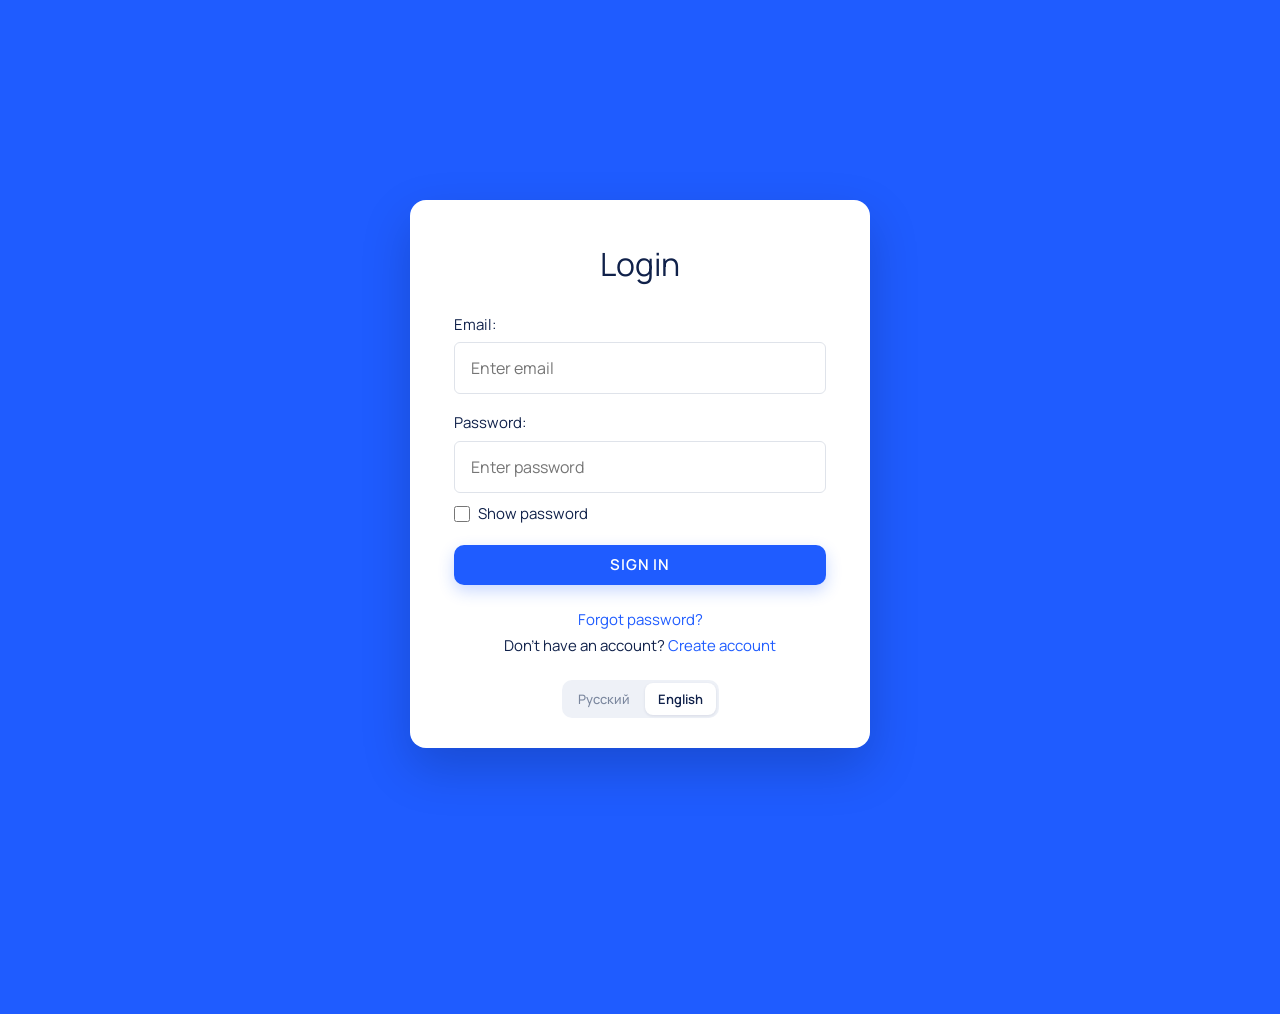
==== docs/index.html @ 3c23accf "Галочка в календаре сидит в своём кружке Псевдоэлемент-птичка абсолютный, а у кружка не было positio" ====
<!doctype html>
<html lang="ru">
<head>
<meta charset="utf-8">
<meta name="viewport" content="width=device-width,initial-scale=1">
<title>Организатор</title>
<link rel="preconnect" href="https://fonts.googleapis.com">
<link rel="preconnect" href="https://fonts.gstatic.com" crossorigin>
<link href="https://fonts.googleapis.com/css2?family=Manrope:wght@400;500;600;700;800&display=swap" rel="stylesheet">
<style>
/* ══ Тема «Ясный синий» — токены из дизайн-пакета (tokens.css) ══
   Светлая — на :root; тёмная включается только вручную, атрибутом
   data-theme="dark" на корне. Системную тьму приложение не слушает —
   так решено: организатор выглядит одинаково в любое время.   */
:root{
  --bg:#f5f7fb; --panel:#ffffff; --ink:#10214a; --dim:#7b879e; --line:#e6eaf2;
  --accent:#1f5cff; --accent-soft:#e8efff;
  --warm:#b64478; --warm-soft:#fbe9f2;          /* розовый: «Разобрать», переполнение */
  --good:#2f9e6f; --good-soft:#e6f5ee;
  --r:14px;
  --shadow:0 1px 2px rgba(16,33,74,.05),0 10px 30px rgba(16,33,74,.05);
  --hover:#f5f7fb; --soft:#f0f2f8; --seg-track:#eef1f7; --seg-active:#ffffff;
  --check:#cfd6e4; --dash:#d7dde9; --hairline:#f1f2f6; --faint:#a7aebd;
  --chip-ink:#59647c; --dot-off:#dfe4ee; --pin:#b5605c; --hero-bg:#fbfcff;
  --veil:rgba(16,33,74,.28);
  /* Палитра карты — выбранная схема: коралловый, оранжевый,
     жёлтый, лаймовый, зелёный, сине-зелёный. Шести не хватало на восемь
     сфер — добавлены фиолетовый и орхидея того же склада: к холодному
     концу насыщенность падает, как и в самой схеме.
     Порядок чередует тёплые и холодные — соседние ветки на карте так не
     сливаются даже боковым зрением.                                 */
  --sph-1:#e8556b; --sph-2:#4a93b0; --sph-3:#eed35c; --sph-4:#8b7fc8;
  --sph-5:#4fc08b; --sph-6:#f08a5d; --sph-7:#c278b8; --sph-8:#c4d95e;
  /* Провода карты и её корень. Корень нарочно вне восьмёрки: любой
     сферный цвет превратил бы его в девятую сферу.                  */
  --wire:#aab2c0; --maproot:#55504b; --work:#8a6fd0;
  --kind-appt:#1f5cff; --kind-go:#4f8fa0; --kind-buy:#a08a4a;
  --kind-idea:#8a72ab; --kind-routine:#7d9a6f; --kind-do:#7c8794;
  --kind-remind:#a3568f;
  --cal-timed-bg:var(--accent-soft); --cal-due-bg:#f0f2f8;
}
:root[data-theme="dark"]{
  --bg:#0f1420; --panel:#171e2e; --ink:#e9edf6; --dim:#8b95ab; --line:#262f45;
  --accent:#5b8aff; --accent-soft:rgba(91,138,255,.16);
  --warm:#e58cb4; --warm-soft:rgba(229,140,180,.15);
  --good:#58b98e; --good-soft:rgba(88,185,142,.15);
  --shadow:0 10px 30px rgba(0,0,0,.35);
  --hover:#1d2537; --soft:#212a3e; --seg-track:#212a3e; --seg-active:#2f3b58;
  --check:#3a4560; --dash:#3a4560; --hairline:#222b40; --faint:#5d6780;
  --chip-ink:#aab4c8; --dot-off:#2c3650; --pin:#d98984; --hero-bg:#1a2338;
  --veil:rgba(0,0,0,.55);
  --sph-1:#ef7183; --sph-2:#6aabc6; --sph-3:#f2dc7e; --sph-4:#a49ada;
  --sph-5:#6fd0a4; --sph-6:#f4a37c; --sph-7:#d194ca; --sph-8:#d2e37e;
  /* В тёмной теме корень наоборот светлее панели — иначе плашка тонет
     в фоне. Белый текст на нём по-прежнему читается.               */
  --wire:#5b6577; --maproot:#6f675f; --work:#a996e0;
  --kind-appt:#5b8aff; --kind-go:#74aebf; --kind-buy:#c0a968;
  --kind-idea:#a98fd0; --kind-routine:#9cbb8e; --kind-do:#98a3b2;
  --kind-remind:#c98ab8;
  --cal-timed-bg:rgba(91,138,255,.18); --cal-due-bg:#212a3e;
}
*{box-sizing:border-box}
/* Палец — на всём, что нажимается. Раньше у листьев карты и текстовых
   элементов оставалась стрелка или «рука перетаскивания», и было не
   понять, нажмётся оно или потащится.                               */
button,[data-act],a,label,summary,.leaf,.branch,.card .title,.ddday,
.chip,.tag.type,.tick,.qtick,.caltick{cursor:pointer}
[draggable="true"],.leaf,.branch{cursor:pointer}
[draggable="true"]:active,.leaf:active,.branch:active,#map.grabbing{cursor:grabbing}
.ddday.off,button[disabled],.btn[disabled]{cursor:default}
body{margin:0;background:var(--bg);color:var(--ink);
  font:15px/1.5 Manrope,-apple-system,BlinkMacSystemFont,"SF Pro Text","Helvetica Neue",sans-serif;
  -webkit-font-smoothing:antialiased}
button{font:inherit;color:inherit;cursor:pointer;border:0;background:none}
input,select,textarea{font:inherit;color:inherit}
svg.ic{width:15px;height:15px;flex:0 0 auto;display:inline-block;vertical-align:-2px}
svg.ic.sm{width:12px;height:12px;vertical-align:-1.5px;margin-right:4px}

/* ── шапка: все элементы управления 44px ─────────────── */
header{position:sticky;top:0;z-index:30;background:var(--bg);
  border-bottom:1px solid var(--line);padding:10px 20px;
  display:flex;gap:12px;align-items:center;flex-wrap:wrap}
.tabs{display:flex;gap:4px;background:transparent;padding:0;border:0}
.tabs button{height:44px;padding:0 17px;border-radius:12px;color:var(--chip-ink);
  font-weight:500;transition:.15s;white-space:nowrap}
.tabs button:hover{color:var(--ink);background:var(--soft)}
.tabs button.on{background:var(--accent-soft);color:var(--accent);font-weight:600}
.spacer{flex:1}
.gear{width:44px;height:44px;border-radius:12px;border:0;
  background:var(--panel);color:var(--dim);display:flex;
  align-items:center;justify-content:center;box-shadow:var(--shadow)}
.gear svg{width:20px;height:20px}
/* На экране входа шапка пустая: атрибут hidden слабее своих display,
   поэтому прячем классом.                                           */
body.gated .tabs,body.gated .here,body.gated .headdate,body.gated .gear,
body.gated .capture-btn,body.gated .inbox-pill{display:none}
body.gated header{display:none}
/* Экран входа: карточка на цветном фоне, как у классических форм входа. */
body.gated{background:var(--accent)}
.gate{min-height:100vh;display:flex;align-items:center;justify-content:center;padding:32px 16px;background:var(--accent)}
.gatecard{width:100%;max-width:460px;background:#fff;color:#10214a;border-radius:16px;
  padding:40px 44px 30px;box-shadow:0 20px 50px rgba(0,0,0,.18)}
.gatecard h1{margin:0 0 26px;text-align:center;font-size:32px;font-weight:400;letter-spacing:0}
.gatelbl{display:block;font-size:15px;margin:0 0 6px;color:#10214a}
.gatecard input[type=email],.gatecard input[type=password],.gatecard input[type=text]{
  width:100%;height:52px;padding:0 16px;border:1px solid #dfe3ea;border-radius:6px;
  background:#fff;color:#10214a;font:inherit;font-size:16px;margin:0 0 18px}
.gatecard input:focus{outline:2px solid var(--accent);outline-offset:-1px;border-color:transparent}
.gateshow{display:flex;align-items:center;gap:8px;font-size:15px;margin:-8px 0 20px;cursor:pointer;color:#10214a}
.gateshow input{width:16px;height:16px;margin:0}
.gatego{width:100%;height:56px;border-radius:6px;font-size:15px;font-weight:700;
  letter-spacing:.06em;text-transform:uppercase}
.gatestat{margin:14px 0 0;text-align:center;color:#5b6577}
.gatelinks{margin:22px 0 0;text-align:center;font-size:15px;line-height:1.7;color:#10214a}
.gatelinks a{color:var(--accent);text-decoration:none}
.gatelinks a:hover{text-decoration:underline}
/* .seg — inline-flex, и его правило ниже по файлу: без двух классов
   оно перебивает display, а строчный блок авто-поля не центрируют. */
.gatecard .gatelang{display:flex;width:max-content;margin:22px auto 0}
:root[data-theme="dark"] .gatecard{background:#fff}
.gear:hover{color:var(--accent)}
.here{display:flex;align-items:center;gap:8px;font-size:14px;color:var(--dim)}
.here select{background:var(--soft);border:0;border-radius:999px;height:38px;
  padding:0 14px;color:var(--ink);font-weight:600;font-size:13.5px}
.capture-btn{background:var(--accent);color:#fff;height:44px;padding:0 20px;
  border-radius:12px;font-weight:700;box-shadow:0 6px 16px rgba(31,92,255,.24)}
.capture-btn:hover{filter:brightness(1.06)}
.inbox-pill{background:var(--warm-soft);color:var(--warm);border:0;height:44px;
  padding:0 16px;border-radius:10px;font-size:14px;font-weight:700}

main{max-width:1180px;margin:0 auto;padding:24px 20px 90px}
/* ── «Сегодня» — один экран, без прокрутки страницы ─────────────────
   Левая колонка — белая панель «Дела»; правая — стопка панелей
   «Рутина» и «Аппоинтменты». Переполнение крутится внутри колонок.  */
main.fit{box-sizing:border-box;height:calc(100vh - 66px);min-height:430px;
  padding-bottom:20px;display:flex;flex-direction:column;overflow:hidden}
main.fit .todayhead{flex:none}
.tgrid{flex:1;min-height:0;display:grid;gap:20px;align-items:stretch;
  grid-template-columns:minmax(0,1fr) minmax(300px,34%)}
/* Заголовок стоит неподвижно, прокручивается только содержимое —
   полоса начинается под шапкой, а не идёт вдоль неё.               */
.tcol{min-height:0;background:var(--panel);border-radius:var(--r);
  box-shadow:var(--shadow);padding:0;display:flex;flex-direction:column;
  overflow:hidden}
.tcol > .todayhead{flex:none;margin:0;padding:18px 24px 10px;
  border-bottom:1px solid var(--hairline)}
/* Заголовок «Дела» — того же размера, что «Рутина» и «Аппоинтменты»:
   это три равные области дня, а не главная и две второстепенные.   */
.tcol > .todayhead h2{font-size:17px;font-weight:700;letter-spacing:0}
.tscroll{flex:1;min-height:0;overflow-y:auto;scrollbar-width:thin;
  padding:14px 24px 22px}
/* Правая колонка — стопка: список рутин тянется и крутится внутри себя,
   а панель встреч держит свою высоту и остаётся на виду.           */
.tcol.side{background:transparent;box-shadow:none;padding:2px;border-left:0;
  display:flex;flex-direction:column;overflow:hidden}
/* Прокручивается сама панель — как колонка «Дела» слева: полоса идёт
   по краю панели, а закреплённый заголовок остаётся на месте.      */
/* Рутина забирает свободную высоту, встречи — фиксированную долю, даже
   когда их нет: панель не должна прыгать в размере от одной встречи.
   Нижняя панель без отступа снизу — её низ вровень с колонкой дел.  */
.sidepanel.routines{flex:1 1 auto;min-height:140px}
.sidepanel.appts{flex:0 0 38%;min-height:170px}
.tcol.side .sidepanel:last-child{margin-bottom:0}
.tcol > .lbl:first-child{margin-top:0}
.sidepanel{background:var(--panel);border-radius:var(--r);box-shadow:var(--shadow);
  padding:0;margin-bottom:20px;display:flex;flex-direction:column;
  overflow:hidden;min-height:0}
.sidepanel h3{flex:none;margin:0;padding:18px 22px 10px;
  border-bottom:1px solid var(--hairline);font-size:17px;font-weight:700;
  display:flex;align-items:center;flex-wrap:wrap;gap:6px 0}
/* Содержимое панели прокручивается само — и у рутины, и у встреч,
   когда их становится много.                                        */
.panelscroll{flex:1;min-height:0;overflow-y:auto;scrollbar-width:thin;
  padding:12px 22px 18px}
@media (max-width:940px){
  main.fit{height:auto;overflow:visible;display:block;padding-bottom:90px}
  .tgrid{display:block}
  .tcol{overflow:visible;margin-bottom:20px;display:block}
  .tscroll,.panelscroll{overflow:visible;min-height:0}
  .sidepanel{display:block;overflow:visible}
  .sidepanel.appts{flex:none;min-height:0}
  /* На узком окне колонки складываются — прокрутка снова страничная. */
  .tcol.side{padding:0;margin-top:0;display:block;overflow:visible}
  .sidepanel.routines{overflow:visible}
  /* В столбике колонки не крутятся сами — закрепление ни к чему,
     иначе шапки липли бы к краю окна поверх друг друга.             */
  .tcol > .todayhead,.sidepanel h3{position:static}
}
h2{font-size:22px;margin:0 0 4px;font-weight:700;letter-spacing:-.01em}
.todayhead{display:flex;align-items:baseline;gap:14px;flex-wrap:wrap;margin-bottom:10px}
.todaydate{font-size:14px;color:var(--dim);white-space:nowrap;
  font-variant-numeric:tabular-nums}
.todaydate b{color:var(--ink);font-weight:600}
.todaydate .num{font-size:17px;font-weight:700;color:var(--accent);margin-right:2px}
@media(max-width:600px){.todaydate{margin-left:0;width:100%}}
.sub{color:var(--dim);font-size:13px;margin:0 0 18px}

/* ── карточки задач: строки внутри панели, без рамок ──── */
.card{background:var(--panel);border:0;border-radius:12px;
  padding:13px 12px;margin-bottom:6px;box-shadow:none;position:relative;
  transition:background .15s}
.card:hover{background:var(--hover)}
.card.pinned{background:var(--good-soft)}
.card.chosen{background:transparent}
.card.chosen:hover{background:var(--hover)}
.card-top .linkbtn{flex:0 0 auto;margin-top:1px}
.chosenmark{font-size:12.5px;color:var(--accent);font-weight:600;padding-left:34px;margin-top:7px}
.automark{font-size:12.5px;color:var(--warm);font-weight:600;padding-left:34px;margin-top:7px}
.card.appt{background:var(--accent-soft)}
.toomany{background:var(--warm-soft);color:var(--warm);border-radius:12px;padding:12px 15px;
  font-size:13.5px;margin-bottom:12px;line-height:1.45}
.card-top{display:flex;align-items:flex-start;gap:12px}
.tick{width:22px;height:22px;border:1.5px solid var(--check);border-radius:50%;
  flex:0 0 auto;margin-top:1px;transition:.15s;position:relative;
  display:inline-flex;align-items:center;justify-content:center;padding:0}
.tick:hover{border-color:var(--accent);background:var(--accent-soft)}
.card.done .tick,.doneline .tick,.rline.done .tick,.aline.done .tick,.tick.on,
.caltick.on{background:var(--accent);
  border-color:var(--accent)}
/* Галочка центрируется от середины кружка, а не жёсткими пикселями:
   кружки бывают 19, 20 и 22px, и на мелких она съезжала. Сдвиг по
   вертикали -58%: у «птички» визуальный центр выше геометрического. */
.card.done .tick::after,.doneline .tick::after,.rline.done .tick::after,.aline.done .tick::after,.tick.on::after,
.caltick.on::after{
  content:"";position:absolute;left:50%;top:50%;width:5px;height:9px;
  border:solid #fff;border-width:0 2px 2px 0;
  transform:translate(-50%,-58%) rotate(45deg)}
.title{font-weight:500;font-size:16px;flex:1;line-height:1.35}

.card.done .title{text-decoration:line-through;color:var(--faint)}
.meta{display:flex;gap:6px;flex-wrap:wrap;align-items:center;margin-top:9px;padding-left:34px}
.tag{display:inline-flex;align-items:center;gap:5px;font-size:12px;line-height:1;
  padding:5px 10px;border-radius:999px;background:var(--accent-soft);
  color:var(--accent);font-weight:600;white-space:nowrap}
.tag svg.ic{width:14px;height:14px;margin:-2px 0}
.tag.place{background:transparent;border:1px solid var(--line);color:var(--chip-ink)}
.tag.type{background:transparent;border:1px solid var(--line);color:var(--chip-ink)}
.tag.when{background:transparent;border:0;color:var(--dim);font-weight:400;
  font-size:13px;line-height:1.3;padding:4px 0;margin-left:auto;
  font-variant-numeric:tabular-nums}
.tag.steptag{background:var(--accent-soft);color:var(--accent);font-weight:700}
/* Клетка матрицы в окне дела: спокойная контурная метка — это
   положение дела, а не тревога. Класс НЕ .quad: так называются сами
   клетки матрицы, и метка наследовала их размеры.                  */
.tag.quadtag{background:transparent;border:1px solid var(--line);color:var(--chip-ink);
  font-weight:600}
.stepmini{font-weight:700;opacity:.65;margin-left:5px;font-size:11px;
  font-variant-numeric:tabular-nums}
.nextstep{padding-left:34px;margin-top:7px;font-size:14px;color:var(--dim)}
.nextstep b{color:var(--ink);font-weight:500}
.stepno{display:inline-block;background:var(--accent-soft);color:var(--accent);
  font-size:12px;font-weight:700;padding:3px 9px;border-radius:999px;margin-right:8px;
  font-variant-numeric:tabular-nums}
.step .stepnum{width:20px;flex:0 0 auto;font-size:12.5px;color:var(--dim);
  font-weight:600;text-align:right;font-variant-numeric:tabular-nums}
.why{padding-left:34px;margin-top:8px;font-size:13px;color:var(--good);font-weight:600}
.card.mini{padding:10px 12px;box-shadow:none;opacity:.8;margin-bottom:4px}
.card.mini:hover{opacity:1}
.card.mini .tick{width:20px;height:20px}
.card.mini .title{font-weight:400;font-size:14.5px}
.undo{font-size:13px;color:var(--accent);font-weight:600;padding:2px 8px;border-radius:8px}
.undo:hover{background:var(--accent-soft)}
.dayhead{font-size:13.5px;font-weight:700;margin:18px 0 8px;color:var(--dim)}
.empty{text-align:center;color:var(--dim);padding:50px 20px;line-height:1.7}

/* счётчик дня: сегменты + «N из 5» */
/* Створки колонки дел — тот же переключатель, что в настройках, только
   мельче: место в закреплённой шапке дорогое. */
.tabseg{margin-left:12px;padding:2px}
.tabseg button{height:26px;padding:0 10px;font-size:12px}
/* В узкой панели створкам тесно: подписи ужимаем, а заголовку
   разрешаем перенести их на вторую строку — лучше перенос внутри
   шапки, чем отдельная полоса под ней.                             */
/* Створки прижаты к правому краю шапки, время — сразу за названием. */
.sidepanel h3 .tabseg{margin-left:auto;padding:2px}
.sidepanel h3 .tabseg button{padding:0 9px}
.capseg{display:inline-flex;gap:4px;align-items:center;margin-left:auto}
.capseg i{width:16px;height:4px;border-radius:999px;background:var(--dot-off)}
.capseg i.on{background:color-mix(in srgb, var(--accent) 45%, transparent)}
.capseg i.dn{background:var(--accent)}
/* Где проходит лимит дня — просветом, а не цветом: взять больше
   обычного не провинность, и краснеть тут нечему. */
.capseg i.edge{margin-left:9px}
.mineno{font-weight:700;color:var(--ink);text-transform:none;letter-spacing:0;
  margin-left:10px;font-size:13px;font-variant-numeric:tabular-nums}
.mineno b{color:var(--ink)}
.mineno.over{color:var(--warm);background:var(--warm-soft);border-radius:999px;
  padding:3px 10px}
.apptno{font-weight:500;color:var(--dim);text-transform:none;letter-spacing:0;
  margin-left:8px;font-size:12.5px}

/* ── карта ───────────────────────────────────────────── */
/* Переключатель стоит в ряду с кнопками (карта, календарь) — свой
   нижний отступ поднимал бы его вверх при выравнивании по центру.  */
.axis{display:flex;gap:2px;background:var(--seg-track);border:0;
  padding:3px;border-radius:10px;width:fit-content}
.maprow .axis{margin-bottom:0}
.axis button{height:32px;padding:0 14px;border-radius:8px;font-size:13.5px;
  color:var(--dim);font-weight:500;display:flex;align-items:center}
.axis button.on{background:var(--seg-active);color:var(--ink);font-weight:600;
  box-shadow:0 1px 3px rgba(16,33,74,.10)}
/* Развёрнутая карта: обёртка занимает всё окно поверх остального, а
   оси и кнопки едут вместе с ней — иначе ими не воспользоваться. */
.mapstage.full{position:fixed;inset:0;z-index:90;background:var(--bg);
  padding:14px 16px 16px;display:flex;flex-direction:column}
.mapstage.full .maprow{margin-bottom:12px}
.mapstage.full #map{flex:1;height:auto;min-height:0}
#map{width:100%;height:min(70vh,640px);display:block;background:var(--panel);
  border:0;border-radius:var(--r);box-shadow:var(--shadow);
  touch-action:none;cursor:grab}
#map.grabbing{cursor:grabbing}
.maptools{display:flex;gap:6px;align-items:center;margin-left:auto}
.maptools button{width:38px;height:38px;border-radius:9px;border:0;
  background:var(--panel);font-size:16px;line-height:1;color:var(--dim);
  box-shadow:var(--shadow);display:flex;align-items:center;justify-content:center}
.maptools button.wide{width:auto;padding:0 14px;font-size:13px;font-weight:600}
.maptools button:hover{color:var(--accent)}
.maprow{display:flex;align-items:center;gap:12px;margin-bottom:16px;flex-wrap:wrap;
  min-height:38px}
.maphint{font-size:12.5px;color:var(--dim)}
#map text{font-family:inherit;-webkit-user-select:none;user-select:none}
.branch{cursor:pointer}
.branch:hover rect{filter:brightness(1.05)}

/* ── список и календарь ───────────────────────────────── */
/* Черта отделяет регуляторы от списка. Итог недели и заголовки дней
   идут уже под ней — они относятся к делам, а не к фильтрам.       */
.allbar{display:flex;gap:10px;align-items:center;flex-wrap:wrap;
  padding-bottom:14px;margin-bottom:16px;border-bottom:1px solid var(--hairline)}
.allsearch{flex:1;min-width:200px;padding:12px 14px 12px 40px;border:1px solid var(--line);
  border-radius:10px;background:var(--panel);font-size:14.5px;
  background-image:url('data:image/svg+xml;utf8,<svg xmlns="http://www.w3.org/2000/svg" viewBox="0 0 16 16" fill="none" stroke="%238b93a6" stroke-width="1.5" stroke-linecap="round"><circle cx="7" cy="7" r="4.5"/><path d="M10.5 10.5L14 14"/></svg>');
  background-repeat:no-repeat;background-position:13px center;background-size:16px}
.allselect{padding:12px 14px;border:1px solid var(--line);border-radius:10px;
  background:var(--panel);color:var(--ink);font-size:14.5px;flex:0 0 auto;min-width:170px}
.allselect:focus{outline:1.5px solid var(--accent);outline-offset:-1px;border-color:transparent}
.allsearch:focus{outline:1.5px solid var(--accent);outline-offset:-1px;border-color:transparent}
.listcount{font-size:13px;color:var(--dim);margin:0 0 8px;padding-left:2px;
  font-variant-numeric:tabular-nums}
.allrow{display:flex;align-items:center;gap:9px;padding:11px 8px;border-radius:0;
  border:0;border-bottom:1px solid var(--hairline);margin-bottom:0;background:transparent;
  transition:background .15s}
.allrow:hover{background:var(--hover);border-radius:10px}
.allrow .tick{width:20px;height:20px;margin:0;flex:0 0 auto}
.allrow .suggdate{margin-left:auto;min-width:150px;text-align:right}
.calbar{display:flex;gap:12px;align-items:center;margin-bottom:14px;flex-wrap:wrap;
  min-height:38px}
/* Листалка: стрелки вплотную к заголовку периода, вся группа —
   по центру панели; «сегодня» уходит к правому краю.               */
.calnav{display:flex;gap:2px;align-items:center;margin:0 auto}
.navarrow{width:34px;height:34px;border-radius:9px;border:0;background:transparent;
  color:var(--dim);display:flex;align-items:center;justify-content:center;
  transition:.15s}
.navarrow svg{width:18px;height:18px}
.navarrow:hover{background:var(--soft);color:var(--accent)}
.caltitle{font-size:17px;font-weight:700;min-width:200px;text-align:center;
  font-variant-numeric:tabular-nums;display:flex;align-items:center;
  justify-content:center;line-height:1}
.navtoday{height:34px;padding:0 16px;border-radius:999px;background:var(--soft);
  color:var(--chip-ink);font-size:13px;font-weight:600;transition:.15s}
.navtoday:hover{background:var(--accent-soft);color:var(--accent)}
.navtoday.on{opacity:.45;pointer-events:none}
.calhead{display:grid;grid-template-columns:repeat(7,1fr);gap:8px;margin-bottom:6px}
.calhead div{font-size:12px;font-weight:600;color:var(--dim);text-align:center;
  text-transform:uppercase;letter-spacing:.06em}
.calgrid{display:grid;grid-template-columns:repeat(7,1fr);gap:8px}
.calcell{background:var(--panel);border:1px solid var(--line);border-radius:10px;
  padding:8px;box-shadow:none;min-height:110px;display:flex;flex-direction:column}
.calgrid.week .calcell{min-height:230px}
.calcell.today{border-color:var(--accent);box-shadow:0 0 0 1px var(--accent)}
.calcell.dim{opacity:.45}
.calcell.past{background:transparent}
.calcell.past .caldate{opacity:.6}
.caldate{font-size:12px;font-weight:600;color:var(--dim);margin-bottom:6px;
  display:flex;justify-content:space-between;align-items:baseline;gap:6px;
  font-variant-numeric:tabular-nums}
.calcell.today .caldate{color:var(--accent);font-weight:700}
.caldate .wd{font-weight:500;font-size:11px}
.calitem{display:block;width:100%;text-align:left;font-size:12.5px;line-height:1.3;
  padding:5px 7px;border-radius:7px;margin-bottom:4px;border-left:3px solid transparent;
  transition:filter .15s}
.calitem:hover{filter:brightness(.97)}
.calitem.appt{background:var(--cal-timed-bg);color:var(--ink)}
.calitem.dl{background:var(--cal-due-bg);color:var(--ink)}
.calitem .t{font-weight:700;margin-right:4px;color:var(--accent);
  font-variant-numeric:tabular-nums}
.calmore{font-size:11.5px;color:var(--dim);padding-left:2px;cursor:pointer}
.calmore:hover{color:var(--accent)}
.daybox{background:var(--panel);border:0;border-radius:var(--r);
  padding:14px 16px;box-shadow:var(--shadow)}
.dayrow{display:flex;align-items:center;gap:10px;padding:12px 4px 10px;
  border-bottom:1px solid var(--hairline)}
.dayrow:last-of-type{border-bottom:0}
.dayrow.rout{opacity:.75}
.dayrow .tick{width:20px;height:20px;margin:0;flex:0 0 auto}
.daytime{font-size:13px;font-weight:700;color:var(--accent);width:52px;flex:0 0 auto;
  background:var(--accent-soft);border-radius:6px;text-align:center;padding:3px 0;
  font-variant-numeric:tabular-nums}
/* Плашка красит только настоящее время. Без времени колонка схлопывается
   совсем — название встаёт вплотную к галочке, а не через пустоту.  */
.daytime.none,.atime.none{background:transparent;color:var(--faint);font-weight:500;
  font-size:11.5px}
.daytime.none{width:0;padding:0;margin-right:-10px}
.dayrow.rout .daytime{color:var(--dim);font-weight:500;background:transparent}
.dayhd{display:flex;align-items:center;gap:10px;margin-bottom:8px}
.dayhd .addhere{margin-left:auto}
/* Заметка — продолжение своего дела: воздух сверху, выравнивание под
   названием, и линия строки уходит под неё, а не режет их пополам.  */
.daynote{font-size:13px;color:var(--dim);padding:0 4px 14px 62px;
  border-bottom:1px solid var(--hairline);margin-top:8px;
  white-space:pre-wrap;line-height:1.45}
.dayrow:has(+ .daynote){border-bottom:0;padding-bottom:0}
.daynote:last-child{border-bottom:0;padding-bottom:4px}
.callegend{display:flex;gap:14px;font-size:12.5px;color:var(--dim);margin-top:14px;
  flex-wrap:wrap}
.callegend span{display:flex;align-items:center;gap:6px}
.callegend i{width:11px;height:11px;border-radius:3px;display:inline-block}
@media(max-width:780px){
  .calhead{display:none}
  .calgrid,.calgrid.week{grid-template-columns:1fr}
  .calcell,.calgrid.week .calcell{min-height:0}
  .calcell.dim{display:none}
}

/* ── создать здесь / отметить в любом виде ───────────── */
.addhere{width:26px;height:26px;border-radius:8px;border:1.5px dashed var(--dash);
  color:var(--dim);font-size:15px;line-height:1;display:flex;align-items:center;
  justify-content:center;flex:0 0 auto;opacity:.6;transition:.15s}
.addhere:hover{opacity:1;border-color:var(--accent);color:var(--accent);
  background:var(--accent-soft);border-style:solid}
.addhere.wide{width:auto;padding:0 12px;height:30px;font-size:13px;font-weight:600;gap:5px}
.calrow{display:flex;align-items:flex-start;gap:5px;margin-bottom:4px}
.calrow .calitem{margin-bottom:0}
/* position:relative обязателен: галочка внутри — абсолютная, и без
   него она уезжала под строку, к ближайшему позиционированному предку. */
.caltick{width:15px;height:15px;border:1.5px solid var(--check);border-radius:50%;
  flex:0 0 auto;margin-top:5px;transition:.15s;position:relative;padding:0}
.caltick:hover{border-color:var(--accent);background:var(--accent-soft)}
.quad h3 .addhere{display:inline-flex;vertical-align:middle;
  width:22px;height:22px;font-size:13px}
.quad li{display:flex;align-items:flex-start;gap:9px}
.quad li .qtick{width:16px;height:16px;border:1.5px solid var(--check);border-radius:50%;
  flex:0 0 auto;margin-top:4px;transition:.15s}
.quad li .qtick:hover{border-color:var(--accent);background:var(--accent-soft)}
.quad li .qname{flex:1;cursor:pointer}
.quad li .qdue{font-size:12.5px;color:var(--dim);white-space:nowrap;flex:0 0 auto;
  padding-left:10px;padding-top:2px;font-variant-numeric:tabular-nums}
.branchhead{display:flex;align-items:center;gap:12px;flex-wrap:wrap;margin-top:26px}
.branchhead h2{margin:0;font-size:17px}

/* ── перетаскивание ──────────────────────────────────── */
.dragging{opacity:.5;box-shadow:0 10px 24px rgba(16,33,74,.22);
  transform:rotate(-2deg) scale(1.04);border-radius:12px}
.dropok{outline:1.5px dashed var(--accent);outline-offset:-2px;background:var(--accent-soft)}
.dropbefore,.dropafter{position:relative}
.dropbefore::before,.dropafter::after{
  content:"";position:absolute;left:0;right:0;height:3px;border-radius:2px;
  background:var(--accent);box-shadow:0 0 0 2px var(--accent-soft)}
.dropbefore::before{top:-5px}
.dropafter::after{bottom:-5px}
.rline,.doneline{position:relative}
.draghint{font-size:12.5px;color:var(--dim);margin:-12px 0 14px}

/* ── матрица ─────────────────────────────────────────── */
/* Шапка столбцов отступает от подсказки над таблицей — иначе слова
   «важное / неважное» читаются как её продолжение.                 */
.matrix{display:grid;grid-template-columns:92px 1fr 1fr;gap:12px;align-items:stretch;
  margin-top:22px}
.mhead{font-size:12px;font-weight:600;color:var(--dim);text-align:center;
  align-self:end;padding-bottom:6px;text-transform:uppercase;letter-spacing:.08em}
.mside{display:flex;align-items:center;justify-content:flex-end;text-align:right;
  font-size:12px;font-weight:600;color:var(--dim);line-height:1.25;
  text-transform:uppercase;letter-spacing:.08em}
@media(max-width:760px){
  .matrix{grid-template-columns:1fr}
  .mhead{display:none}
  .mside{justify-content:flex-start;text-align:left;margin-top:8px}
}
/* Потолок высоты стоит на КЛЕТКЕ, а список внутри тянется на всё, что
   осталось. Раньше потолок был на списке — жёсткие 340px, — и когда
   соседняя клетка растягивала строку, список обрывался заметно выше
   собственного края: обрез посреди карточки, а под ним пустота.    */
.quad{background:var(--panel);border:1px solid var(--line);border-radius:12px;
  padding:16px;min-height:180px;max-height:470px;box-shadow:none;
  display:flex;flex-direction:column;--quadbg:var(--panel)}
.quad h3,.quad .qs{flex:none}
/* Главная клетка выделяется только подписью в описании — обводка
   спорила с рамками соседних клеток.                               */
.quad.hero{background:var(--hero-bg);--quadbg:var(--hero-bg)}
.quad h3{margin:0 0 3px;font-size:15px;font-weight:700}
.quad.hero h3{color:var(--accent)}
.heromark{color:var(--accent);font-weight:700}
.quad .qs{font-size:12.5px;color:var(--dim);margin:0 0 13px}
/* Клетка показывает все свои дела: длинный список крутится внутри,
   а не обрывается. Потолок держит строку матрицы от растягивания.
   У края — мягкая тень, и появляется она ровно тогда, когда снизу
   (или сверху) ещё что-то есть: без неё срез посреди карточки читался
   как поломка вёрстки, а не как «прокрутите».
   Как это работает: две заливки цветом фона прокручиваются вместе с
   содержимым (local) и в крайних положениях закрывают собой тени,
   которые прибиты к самой клетке (scroll).                          */
.quad ul{margin:0;padding:0 4px 0 0;list-style:none;
  flex:1 1 auto;min-height:0;overflow-y:auto;scrollbar-width:thin;
  background:
    linear-gradient(var(--quadbg) 40%, transparent) top    / 100% 20px no-repeat local,
    linear-gradient(transparent, var(--quadbg) 60%) bottom / 100% 20px no-repeat local,
    radial-gradient(farthest-side at 50% 0,
      color-mix(in srgb, var(--ink) 16%, transparent), transparent) top    / 100% 9px no-repeat,
    radial-gradient(farthest-side at 50% 100%,
      color-mix(in srgb, var(--ink) 16%, transparent), transparent) bottom / 100% 9px no-repeat}
.quad li{padding:8px 10px;border-top:0;border-radius:9px;background:var(--bg);
  font-size:14px;margin-bottom:5px}
/* Пустая клетка говорит словами, а не серым «пусто» на плашке. */
.quad li.quadempty{background:transparent;color:var(--faint);font-size:13px;
  padding:6px 2px}
.quad li:first-child{border-top:0}
/* Плюс — у правого края клетки, счётчик — перед ним: сначала «сколько
   тут», потом действие.                                             */
.quad h3{display:flex;align-items:center;gap:8px}
.qcount{margin-left:auto;color:var(--dim);font-weight:500;
  font-variant-numeric:tabular-nums}
.quad h3 .addhere{margin-left:0}

/* ── модалка ─────────────────────────────────────────── */
.veil{position:fixed;inset:0;background:var(--veil);backdrop-filter:blur(3px);
  cursor:default;
  z-index:50;display:flex;align-items:flex-start;justify-content:center;padding-top:11vh}
.modal{background:var(--panel);border-radius:var(--r);padding:24px;width:min(560px,92vw);
  box-shadow:0 12px 36px rgba(16,33,74,.18);max-height:78vh;
  overflow-y:auto;overflow-x:hidden}
/* Ничто внутри окна не имеет права раздвинуть его вбок — кроме
   выпадающих панелей: они плавают поверх и окно не растягивают. */
.modal *{max-width:100%}
.modal .dd{max-width:none}
/* Ряд кнопок внизу окна закреплён: длинную форму можно листать, а
   «Готово», «Добавить» и «Применить» остаются на виду. Отрицательные
   отступы гасят внутреннее поле окна, чтобы полоса шла от края до края. */
/* max-width:none обязателен: общее правило «ничто не шире окна»
   обрезало футер до ширины содержимого, и он вместе с кнопкой уезжал
   от правого края.                                                  */
.modal .row.modalfoot{position:sticky;bottom:-24px;z-index:4;max-width:none;
  margin:20px -24px -24px;padding:16px 24px 24px;
  background:var(--panel);border-top:1px solid var(--hairline);
  justify-content:flex-start;align-items:center}
.modal .row.modalfoot .spacer{flex:1}
/* В футере выравнивание держит только распорка. Авто-отступы текстовых
   кнопок (нужные в рядах без распорки) здесь спорили с ней, и
   «Сделать сегодня» уезжала со своего места.                        */
.modal .row.modalfoot .btn.link{margin:0}
.modal h3{margin:0 0 16px;font-size:17px;font-weight:700;padding-right:42px}
.modalbar{position:sticky;top:0;height:0;display:flex;justify-content:flex-end;z-index:3}
.modalx{width:30px;height:30px;margin:-6px -6px 0 0;border-radius:8px;background:var(--soft);
  border:0;font-size:17px;line-height:1;color:var(--dim);
  display:flex;align-items:center;justify-content:center;transition:.15s}
.modalx:hover{background:var(--warm-soft);color:var(--warm)}
.modal input[type=text],.modal input[type=email],.modal input[type=password],.modal textarea,.modal select{width:100%;padding:12px 14px;
  border:1px solid var(--line);border-radius:10px;background:var(--panel);margin-bottom:12px}
.modal input[type=text]:focus,.modal input[type=email]:focus,.modal input[type=password]:focus,.modal textarea:focus{outline:1.5px solid var(--accent);
  outline-offset:-1px;border-color:transparent}
/* Пояснение, а не ошибка: нейтральный фон и обычный текст. Тёплый цвет
   в приложении значит «обрати внимание» («Разобрать», переполнение
   дня) — на подсказках он читался как сообщение об ошибке.         */
.dupe{background:var(--bg);border-radius:10px;padding:11px 14px;margin-bottom:12px;
  font-size:13.5px;color:var(--chip-ink);line-height:1.45}
.dupe b{color:var(--ink)}
.chips{display:flex;gap:6px;flex-wrap:wrap;margin-bottom:14px}
.chip{padding:7px 13px;border-radius:999px;border:1px solid var(--line);font-size:13px;
  color:var(--chip-ink);transition:.15s;font-weight:500}
.chip:hover{border-color:var(--accent)}
.chip.on{background:var(--accent);border-color:var(--accent);color:#fff;font-weight:600}
.lbl{font-size:12px;color:var(--dim);margin:0 0 6px;font-weight:600;
  text-transform:uppercase;letter-spacing:.1em}
.lbl .linkbtn{float:right;text-transform:none;letter-spacing:0;
  font-size:12px;padding:2px 8px;margin-top:-3px}
/* Единый вертикальный ритм форм: каждый ярлык дышит сверху одинаково,
   кроме самого первого в окне.                                      */
.modal .lbl{margin-top:18px}
.modal h3 + .lbl,.modal .modalbar + h3 + .lbl{margin-top:0}
/* Кнопки в ряду не тянутся по высоте соседнего поля — иначе «Добавить»
   вырастает вдвое выше нормальной кнопки.                           */
.row{display:flex;gap:10px;justify-content:flex-end;margin-top:6px;align-items:center}
.btn{padding:0 18px;height:40px;border-radius:10px;font-weight:600;
  display:inline-flex;align-items:center;justify-content:center;flex:0 0 auto}
.btn.primary{background:var(--accent);color:#fff;
  box-shadow:0 6px 16px rgba(31,92,255,.24)}
.btn.ghost{color:var(--dim)}
/* Три голоса действий: primary — зовёт (синяя заливка), link — предлагает
   (голубой текст), outline — редкое и требует прицела (контур).
   У опасного контур тёплый на наведении, а не синий.                */
/* Текстовая кнопка не должна «висеть» с отступом кнопки-заливки:
   в ряду с краями её оптический край — сам текст.                   */
.btn.link{color:var(--accent);font-weight:600;padding-left:0;padding-right:0}
.btn.link:hover{background:transparent;text-decoration:underline;text-underline-offset:3px}
.row > .btn.link:first-child{margin-right:auto}
.row > .btn.link:last-child{margin-left:auto}
.btn.outline{border:1px solid var(--line);color:var(--chip-ink)}
.btn.outline:hover{border-color:var(--accent);color:var(--accent)}
.btn.outline.danger:hover{border-color:var(--warm);color:var(--warm);
  background:var(--warm-soft)}
.btn[disabled]{opacity:.45;cursor:default}
/* Неактивная кнопка вообще не отзывается на курсор: подсветка обещала бы
   действие, которого сейчас нет. Гасим не каждое правило наведения по
   отдельности, а сам приём мыши — тогда любая будущая кнопка, какого бы
   вида она ни была, замолкает в отключённом состоянии сама.          */
.btn[disabled]{pointer-events:none}
/* Ссылка внутри заметки или варианта. Подчёркнута всегда: в спокойном
   тексте цвета мало, чтобы понять, что это кликается.               */
.lnk{color:var(--accent); text-decoration:underline; text-underline-offset:2px;
  text-decoration-thickness:1px; overflow-wrap:anywhere}
.lnk:hover{text-decoration-thickness:2px}
/* Дело в работе: кружок сразу за названием. Свой цвет — ни синий
   «сделано», ни розовое замечание сюда не годятся. */
.wdot{display:inline-block;width:7px;height:7px;border-radius:50%;
  background:var(--work);margin-left:7px;vertical-align:middle;flex:none}
/* Состоявшаяся в этот день запись календаря — приглушённой и
   зачёркнутой, как сделанное дело в дне. */
.calrow.done .calitem,.dayrow.done .suggname{opacity:.55;text-decoration:line-through}
/* Будущее не отмечают: вместо кнопки — пустое место того же размера,
   чтобы строка не съезжала. */
.caltick.none,.tick.none{visibility:hidden}

/* ── рутина: части дня, длительность, карта четырёх недель ───────── */
/* Время створки — строкой над её списком: в шапке оно относилось ко
   всей панели и не говорило, к чему именно. */
.rsum{margin:0 0 10px;font-size:12px;font-weight:600;color:var(--dim);
  text-transform:uppercase;letter-spacing:.08em}
.rmins{font-size:12px;color:var(--dim);white-space:nowrap}
.heatwrap{margin-top:2px}
.heathd,.heat{display:grid;grid-template-columns:repeat(7,1fr);gap:4px;max-width:214px}
.heathd{font-size:10px;color:var(--dim);text-align:center;margin-bottom:5px}
/* Пропуск — пустая клетка с тонкой рамкой. Не красная: это отсутствие
   события, а не провинность.                                        */
.heat i{width:100%;aspect-ratio:1;border-radius:4px;display:block;background:var(--dot-off)}
.heat i.done{background:var(--accent)}
.heat i.extra{background:var(--accent);opacity:.5}
/* Запланировано и не отмечено — пустая клетка в рамке. Не красная:
   это отсутствие события, а не провинность.                         */
.heat i.miss{background:transparent;box-shadow:inset 0 0 0 1px var(--line)}
/* «Ничего и не ждали» — не по расписанию, ещё впереди, рутины тогда не
   было. Все три бледные и одинаковые: разница не про действие. Но НЕ
   прозрачные — иначе у новой рутины три строки исчезали и карта
   выглядела дырой в окне.                                           */
.heat i.off,.heat i.gone{background:var(--dot-off);opacity:.4}
/* Сегодня обведено: иначе в двадцати восьми клетках не за что зацепиться. */
.heat i.now{outline:1.5px solid var(--accent);outline-offset:1.5px}
.btn.ghost:hover{color:var(--ink)}

/* рутина: буквы недели один раз сверху, под каждой — точки дней */
/* Буквы недели стоят ровно над колонками точек: тот же шаг (9px + 7px)
   и тот же левый отступ, что у .rdots внутри строки (4px + 32px).   */
.rdays{display:flex;gap:7px;margin:2px 0 8px;padding-left:36px}
.rdays i{width:9px;text-align:center;font-style:normal;font-size:9px;
  color:var(--faint);font-weight:600;text-transform:uppercase}
.rbox{display:flex;flex-direction:column;gap:4px;margin-top:0}
.rline{display:flex;align-items:flex-start;gap:10px;padding:8px 4px;border-radius:10px;
  border:0;background:transparent;transition:background .15s}
.rmain{flex:1;min-width:0}
.rtop{display:flex;align-items:baseline;gap:10px;min-width:0}
.rmeta{display:flex;gap:6px;flex-wrap:wrap;margin-top:7px}
.rline:hover{background:var(--hover)}
.rline.done{opacity:.6}
.rline.done .rname{text-decoration:line-through;color:var(--faint)}
.rline .tick{width:20px;height:20px;margin:0}
.rname{flex:1;min-width:0;text-align:left;font-size:15px;font-weight:500;
  line-height:1.35}
.rname:hover{color:var(--accent)}
.rscore{font-size:12.5px;color:var(--dim);white-space:nowrap;flex:0 0 auto;
  font-variant-numeric:tabular-nums}
.rdots{display:flex;gap:7px;width:100%;padding:8px 0 2px}
.modal .rdots{padding-left:2px}   /* в попапе точки прижаты к левому краю */
.rdots i{width:9px;height:9px;border-radius:50%;background:var(--dot-off)}
.rdots i.on{background:var(--accent)}
.rdots i.offday{opacity:.3}
.doneline{display:flex;align-items:center;gap:10px;padding:7px 4px;border-radius:10px;
  opacity:.75;transition:.15s}
.doneline:hover{opacity:1;background:var(--hover)}
.doneline .tick{width:19px;height:19px;margin:0;flex:0 0 auto}
.donename{flex:1;min-width:0;text-align:left;font-size:14px;
  text-decoration:line-through;color:var(--faint)}
.donename:hover{color:var(--ink)}
.donebox{margin-top:2px;display:flex;flex-direction:column;gap:2px;
  border-bottom:1px solid var(--hairline);padding-bottom:10px}
/* У закрытого шага рядом мелко написано, из какого он дела. */
.ofdeal{font-size:12px;color:var(--faint);white-space:nowrap;margin-left:auto;
  padding-left:10px}
.apptbox{display:flex;flex-direction:column;gap:4px;margin-top:0}
.aline{display:flex;align-items:flex-start;gap:10px;padding:8px 4px;border-radius:10px;
  background:transparent;border:0;transition:background .15s}
.amain{flex:1;min-width:0}
.atop{display:flex;align-items:center;gap:10px;min-width:0}
.ameta{display:flex;gap:6px;flex-wrap:wrap;margin-top:6px;padding-left:62px}
.aline .rname{overflow:hidden;text-overflow:ellipsis;white-space:nowrap}
.aline:hover{background:var(--hover)}
.aline.done{opacity:.6}
.aline.done .rname{text-decoration:line-through;color:var(--faint)}
.aline .tick{width:20px;height:20px;margin:0}
.atime{font-weight:700;font-size:13px;color:var(--accent);min-width:52px;
  background:var(--accent-soft);border-radius:6px;text-align:center;padding:3px 0;
  font-variant-numeric:tabular-nums}

/* предложения: строки на фоне подложки */
.suggbox{margin-top:24px;border:0;border-radius:0;
  padding:0;background:transparent;box-shadow:none}
.suggtop{display:flex;align-items:center;gap:12px;margin-bottom:10px}
.suggfold{display:flex;align-items:center;gap:7px;font-size:12px;font-weight:600;
  letter-spacing:.1em;text-transform:uppercase;color:var(--dim);padding:4px 6px;
  margin-left:-6px;border-radius:8px;transition:.15s}
.suggfold:hover{color:var(--accent);background:var(--accent-soft)}
.suggfold svg.ic{width:16px;height:16px}
.suggtop .btn{margin-left:auto;padding:0 15px;height:34px;font-size:13px;
  border:0;border-radius:10px;background:var(--accent-soft);color:var(--accent);
  font-weight:700}
.suggtop .btn:hover{filter:brightness(.97)}
.suggrow{display:flex;align-items:center;gap:9px;padding:12px 14px;border-radius:12px;
  border:0;margin-bottom:8px;background:var(--bg);flex-wrap:wrap;transition:background .15s}
.suggrow:hover{background:var(--hover)}
.suggrow .pickmark{width:14px;color:var(--good)}
.suggname{flex:1;min-width:0;text-align:left;font-size:15px;font-weight:500;padding:2px 0}
.suggname:hover{color:var(--accent)}
.btn.take{padding:0 15px;height:32px;font-size:12.5px;border:0;background:var(--accent-soft);
  color:var(--accent);border-radius:10px;flex:0 0 auto;font-weight:700}
.btn.take:hover{background:var(--accent);color:#fff}
.suggwhy{font-size:12.5px;color:var(--good);font-weight:600;white-space:nowrap;
  margin-left:auto;padding-left:10px;flex:0 0 auto}
.suggdate{font-size:12.5px;color:var(--dim);white-space:nowrap;padding-left:10px;
  flex:0 0 auto;font-variant-numeric:tabular-nums}
.suggwhy.quiet{color:var(--faint);font-weight:500}
.suggwhy + .suggdate{margin-left:0}
.suggrow > .suggdate:not(.suggwhy + *){margin-left:auto}
.swaprow{display:flex;align-items:center;gap:11px;padding:10px 12px;border-radius:10px;
  border:1px solid var(--line);margin-bottom:7px;width:100%;text-align:left}
.swaprow:hover{border-color:var(--warm);background:var(--warm-soft)}
.addtoday{width:100%;padding:15px;border:1.5px dashed var(--dash);border-radius:12px;
  color:var(--dim);font-weight:600;margin-top:14px;transition:.15s}
/* Две пунктирные кнопки в ряд — сеткой, а не отступами: так они ровно
   делят ширину и не сползают друг под друга.                        */
/* Свёрнутые блоки стоят в ряд: сколько их — столько равных колонок. */
.caprow{display:grid;grid-template-columns:repeat(auto-fit,minmax(130px,1fr));
  gap:12px;margin-top:14px}
.caprow .addtoday{margin-top:0;padding:13px;font-size:14px}
.btn.soft{background:var(--accent-soft);color:var(--accent)}
.btn.soft:hover{filter:brightness(.97)}
.addtoday:hover{border-color:var(--accent);color:var(--accent);background:var(--accent-soft)}
/* Заметка — просто текст под своим заголовком: плашка вокруг делала
   из неё отдельный блок, хотя это продолжение дела.                */
.readnote{background:transparent;border:0;border-radius:0;
  padding:0 2px;white-space:pre-wrap;line-height:1.5;margin-bottom:14px}
.readmeta{display:flex;gap:6px;flex-wrap:wrap;margin-bottom:18px;align-items:center}
.readsteps{margin-bottom:4px}
.readstep{display:flex;align-items:baseline;gap:10px;padding:6px 0;font-size:14.5px;
  border-top:1px solid var(--hairline)}
.readstep:first-child{border-top:0}
.readstep .m{width:18px;text-align:center;flex:0 0 auto}
.readstep .stepnum{width:20px;flex:0 0 auto;font-size:12.5px;color:var(--dim);
  font-weight:600;text-align:right;font-variant-numeric:tabular-nums}
.readstep.done .stepnum{color:var(--accent)}
.readstep .tx{flex:1;min-width:0}
.readstep.done span.tx{text-decoration:line-through;color:var(--faint)}
.accrow{display:flex;gap:8px;flex-wrap:wrap}
.accrow input{flex:1;min-width:160px}
.accstat{margin:10px 0 0}
.notebox{width:100%;min-height:66px;padding:11px 13px;border:1px solid var(--line);
  border-radius:10px;background:var(--panel);margin-bottom:12px;resize:vertical;
  font-family:inherit;font-size:14.5px;line-height:1.45;color:var(--ink)}
.notebox:focus{outline:1.5px solid var(--accent);outline-offset:-1px;border-color:transparent}
.cardnote{padding-left:34px;margin-top:7px;font-size:13px;color:var(--dim);
  white-space:pre-wrap;line-height:1.4}
.steps{margin-bottom:12px}
.step{display:flex;align-items:center;gap:10px;padding:7px 0;font-size:14.5px;
  position:relative}
.step[draggable="true"]{cursor:grab}
.step[draggable="true"]:active{cursor:grabbing}
.step .steptext{flex:1;min-width:0;cursor:text;padding:2px 6px;margin:-2px -6px;
  border-radius:7px}
.step .steptext:hover{background:var(--accent-soft)}
.step .stepedit{flex:1;min-width:0;font:inherit;padding:5px 9px;border-radius:8px;
  border:1px solid var(--accent);background:var(--panel);color:var(--ink)}
.step .stepedit:focus{outline:1.5px solid var(--accent);outline-offset:-1px;border-color:transparent}
.step.done .steptext{text-decoration:line-through;color:var(--faint)}
.step .linkbtn{opacity:0;transition:.15s}
.step:hover .linkbtn{opacity:1}
.step .tick{width:19px;height:19px}
.opt{display:flex;align-items:center;gap:10px;padding:7px 0;font-size:14.5px;
  border-top:1px solid var(--hairline)}
.rt{display:flex;gap:5px;margin-bottom:12px}
.rt div{flex:1;text-align:center;padding:8px 0;border-radius:9px;font-size:13px;
  background:var(--seg-track);border:0;color:var(--dim)}
.rt div.hit{background:var(--accent-soft);color:var(--accent);font-weight:700}
/* ── справочники в настройках ─────────────────────── */
.setdiv{height:1px;background:var(--hairline);margin:22px 0 18px}
/* Тонкая линия делит окно на смысловые зоны: метки / содержимое /
   действия. Между отдельными полями линий нет — окно не полосатое. */
.sep{height:1px;background:var(--hairline);margin:18px 0}
/* Узкие настройки живут парами в строку: сверху те, что меняют счёт
   и сроки, ниже — те, что меняют вид. На узком окне складываются.  */
.cfggrid{display:grid;grid-template-columns:1fr 1fr;gap:18px 24px;margin-bottom:18px}
.cfgitem{min-width:0}
.cfgitem .lbl{margin-top:0}
.cfgitem .qs{margin-top:6px}
/* Складываем раньше, чем окно станет совсем узким: в две колонки
   переключатель части дня перестаёт помещаться и молча обрезается
   (у окна overflow-x:hidden).                                       */
@media(max-width:620px){.cfggrid{grid-template-columns:1fr}}
.dirhead{display:flex;align-items:center;gap:10px}
.dirhead .btn.link{padding:0;font-size:14px}
/* Строки, ряд добавления и пояснение живут на одной вертикали: общий
   горизонтальный отступ, иначе поле и кнопка выпирают за край списка. */
.dirrow{display:flex;align-items:center;gap:12px;width:100%;text-align:left;
  padding:14px 4px;border-bottom:1px solid var(--hairline);transition:background .15s}
.dirrow:last-of-type{border-bottom:0}
.dirrow:hover{background:var(--hover)}
.dirrow .nm{min-width:0;font-size:15px;font-weight:500;
  overflow:hidden;text-overflow:ellipsis;white-space:nowrap}
/* Счёт стоит сразу за названием, а действия ждут у правого края и
   проявляются под курсором. На касании (айпад) они видны всегда.   */
.dirrow .qs{flex:0 0 auto}
.dirrow .cnt{margin-right:auto}
.dirrow .acts{display:flex;gap:4px;flex:0 0 auto;transition:opacity .15s}
@media (hover:hover){
  .dirrow .acts{opacity:0}
  .dirrow:hover .acts{opacity:1}
}
.dirrow .ic{color:var(--faint);margin-left:auto}
.dot{width:12px;height:12px;border-radius:50%;flex:0 0 auto}
.dirlist{margin-top:4px}
.direditbox{background:var(--bg);border-radius:12px;padding:14px;margin:6px 0 6px 0}
.direditrow{display:flex;align-items:center;gap:12px}
.modal .direditrow input{flex:1;min-width:0;height:40px;padding:0 13px;margin:0;
  border:1.5px solid var(--accent);border-radius:10px;background:var(--panel);color:var(--ink)}
.modal .direditrow input:focus{outline:none}
.direditbtns{display:flex;align-items:center;gap:6px;margin-top:12px}
.direditbtns .btn{padding:0 14px;height:36px;font-size:13.5px}
.btn.link.danger{color:var(--warm)}
.btn.link.danger:hover{color:var(--warm)}
/* Поле и кнопка одной высоты и на одной линии. Селектор с .modal —
   чтобы перебить общий стиль полей окна: у него margin-bottom 12px,
   из-за которого поле приподнималось над кнопкой.                  */
.diraddrow{display:flex;gap:8px;margin-top:16px;align-items:center;padding:0 4px}
.modal .diraddrow input{flex:1;min-width:0;height:40px;padding:0 14px;margin:0;
  border:1.5px dashed var(--dash);border-radius:10px;background:transparent;color:var(--ink)}
.modal .diraddrow input:focus{outline:none;border-color:var(--accent);border-style:solid}
.diraddrow .btn{flex:0 0 auto;height:40px;box-shadow:none}
/* Правило голоса: всё нажимаемое имеет форму (пилюля, фон), а голый
   текст — всегда только информация. Тихая кнопка «не сегодня» и дата
   рядом больше не близнецы.                                         */
.linkbtn{font-size:12.5px;color:var(--chip-ink);font-weight:600;padding:6px 11px;
  border-radius:999px;background:var(--soft);white-space:nowrap;transition:.15s}
.linkbtn:hover{background:var(--accent-soft);color:var(--accent)}
.linkbtn.danger:hover{background:var(--warm-soft);color:var(--warm)}
.linkbtn.soft{color:var(--chip-ink)}
.linkbtn.soft:hover{background:var(--accent-soft);color:var(--accent)}
/* Подложка обнимает только кнопки, а не тянется на всю ширину окна. */
.seg{display:inline-flex;gap:2px;background:var(--seg-track);border:0;
  padding:3px;border-radius:10px;width:fit-content}
.seg button{height:32px;padding:0 13px;border-radius:8px;font-size:13px;color:var(--dim);
  font-weight:500;display:flex;align-items:center;justify-content:center;
  white-space:nowrap}
.seg button.on{background:var(--seg-active);color:var(--ink);font-weight:600;
  box-shadow:0 1px 3px rgba(16,33,74,.10)}
.qs{font-size:13px;color:var(--dim);font-variant-numeric:tabular-nums;line-height:1.5}

/* ── празднование ────────────────────────────────────── */
#cheerHost{position:fixed;left:0;right:0;bottom:34px;z-index:80;display:flex;
  justify-content:center;pointer-events:none}
.cheer{display:flex;align-items:center;gap:11px;background:var(--panel);
  border-radius:999px;padding:12px 22px 12px 18px;box-shadow:0 12px 36px rgba(16,33,74,.18);
  pointer-events:auto;cursor:pointer;animation:cheerIn .18s ease-out}
.cheer svg{width:20px;height:20px;color:var(--good);flex:0 0 auto}
.cheer b{font-size:14.5px;font-weight:700}
.cheer span{font-size:12.5px;color:var(--dim);font-variant-numeric:tabular-nums}
@keyframes cheerIn{from{opacity:0;transform:translateY(8px)}to{opacity:1;transform:none}}
@media (prefers-reduced-motion:reduce){.cheer{animation:none}}

/* ── выпадающие списки (эталон 09) ───────────────────── */
/* По умолчанию обёртка по содержимому — иначе в панелях «Списка» и
   шапки каждая выпадашка занимала бы всю строку. Полную ширину даём
   только полям формы (.cfgitem ниже).                               */
.ddwrap{position:relative;display:inline-block;max-width:100%}
.ddbtn{display:flex;align-items:center;gap:8px;border:1px solid var(--line);
  border-radius:10px;height:44px;padding:0 14px;background:var(--panel);font-size:14px;
  min-width:170px;text-align:left;transition:border-color .15s}
/* В форме поле занимает всю ширину своей колонки, а не висит слева.
   Раскрытая панель плавает поверх: в узкой колонке она иначе сжимала
   сетку календаря.                                                  */
.cfgitem .ddwrap{display:block;width:100%;position:relative}
.cfgitem .ddbtn{width:100%;min-width:0}
/* У правой колонки панель прижимается к правому краю, чтобы не уезжать
   за границу окна.                                                  */
.cfgitem:last-child .dd.inline{left:auto;right:0}
/* Поле во всю ширину строки. Список раскрывается от ЛЕВОГО края такого
   поля: прижатый вправо, он висел посреди широкой кнопки и выглядел
   съехавшим.                                                        */
.cfgitem.wide{grid-column:1/-1}
.cfgitem.wide .dd.inline{left:0;right:auto}
/* Переключатель ровно той же высоты, что соседнее поле: 44 против 38
   читались как разъехавшаяся строка.                                */
.cfgitem .seg{height:44px;align-items:center}
.cfgitem .seg button{height:38px}
.ddbtn.wide{min-width:190px}
.ddbtn:hover{border-color:var(--accent)}
.ddbtn.dim>span{color:var(--dim)}
.ddbtn span{flex:1;min-width:0;overflow:hidden;text-overflow:ellipsis;white-space:nowrap}
.ddbtn .caret{font-style:normal;color:var(--faint);font-size:11px}
.dd{position:absolute;top:calc(100% + 6px);left:0;z-index:70;background:var(--panel);
  border-radius:12px;padding:6px;box-shadow:0 12px 36px rgba(16,33,74,.18);min-width:230px}
.dd.right{left:auto;right:0}
/* Раскрытая панель плавает над формой, а не встаёт в поток: иначе все
   поля ниже прыгали вниз на её высоту.                              */
.dd.inline{position:absolute;top:calc(100% + 6px);left:0;z-index:70;margin-top:0;
  box-shadow:0 12px 36px rgba(16,33,74,.18);border:1px solid var(--line)}
.ddrow{display:flex;align-items:center;gap:8px;width:100%;text-align:left;
  padding:10px 12px;border-radius:8px;font-size:14px;transition:background .15s}
.ddrow:hover{background:var(--bg)}
.ddrow.on{background:var(--accent-soft);font-weight:600}
.ddrow.dim>span{color:var(--dim)}
.ddrow span{flex:1;min-width:0}
.ddrow em{font-style:normal;font-size:12px;color:var(--dim);white-space:nowrap}
.ddrow .ic.ck{margin-left:auto;flex:0 0 auto}
.ddrow span + .ic.ck{margin-left:0}
.dddiv{height:1px;background:var(--hairline);margin:6px 4px}
.ddrow.ddadd{color:var(--accent);font-weight:600}
.ddaddrow{display:flex;gap:8px;padding:6px;align-items:center}
.modal .ddaddrow input{flex:1;min-width:0;height:36px;padding:0 12px;margin:0;
  border:1px solid var(--line);border-radius:9px;background:var(--panel)}
.modal .ddaddrow input:focus{outline:1.5px solid var(--accent);outline-offset:-1px;border-color:transparent}
.ddaddrow .btn{padding:0 14px;height:36px;font-size:13px}
/* Панель срока держит ширину календаря: чипы переносятся по строкам,
   а сетка дней стоит по центру, а не жмётся к левому краю.         */
.dd.duedd{width:268px;min-width:0}
.ddquick{display:flex;gap:6px;flex-wrap:wrap;padding:6px 6px 2px;justify-content:center}
.ddcal{padding:4px 0;width:fit-content;margin:0 auto}
.ddnavrow{display:flex;align-items:center;justify-content:space-between;padding:8px 2px 6px}
.ddnavrow b{font-size:13.5px}
.ddnavrow button{width:28px;height:28px;border-radius:8px;color:var(--dim);
  display:flex;align-items:center;justify-content:center}
.ddnavrow button:hover{background:var(--bg);color:var(--accent)}
.ddwdrow{display:grid;grid-template-columns:repeat(7,32px);gap:2px;padding:0}
.ddwdrow i{font-style:normal;font-size:9.5px;font-weight:600;color:var(--faint);
  text-transform:uppercase;text-align:center}
.ddgrid{display:grid;grid-template-columns:repeat(7,32px);gap:2px;padding:2px 0}
.ddday{width:32px;height:32px;padding:0;border-radius:9px;font-size:12.5px;
  display:flex;align-items:center;justify-content:center;
  font-variant-numeric:tabular-nums}
button.ddday:hover{background:var(--bg)}
.ddday.today{box-shadow:inset 0 0 0 1.5px var(--accent);color:var(--accent);font-weight:700}
.ddday.sel{background:var(--accent);color:#fff;font-weight:700;box-shadow:none}
.ddday.out{opacity:.4}
.ddday.off{opacity:.3;cursor:default}
.hereBtn{display:inline-flex;align-items:center;gap:6px;background:var(--soft);border:0;
  border-radius:999px;height:38px;padding:0 14px;color:var(--ink);font-weight:600;
  font-size:13.5px}
.hereBtn .caret{font-style:normal;color:var(--faint);font-size:10px}
.headdate{display:flex;align-items:center;gap:7px;font-size:14px;color:var(--dim);
  white-space:nowrap}
.headdate .todaydate{margin-left:0}
@media(max-width:900px){.headdate{display:none}}
.kicon{display:inline-flex;align-items:center;justify-content:center;width:16px;
  flex:0 0 auto;margin-right:8px;vertical-align:-3px}
.kicon svg.ic{width:16px;height:16px}
.suggtitle .kicon,.allrow .kicon,.dayrow .kicon{margin-right:0}
.modal h3 .kicon{margin-right:9px}
.suggmain{flex:1;min-width:0}
.suggtitle{display:flex;align-items:center;gap:8px}
.suggmeta{display:flex;gap:6px;align-items:center;flex-wrap:wrap;margin-top:6px;
  padding-left:24px}
.suggmeta .suggwhy,.suggmeta .suggdate{margin-left:0;padding-left:2px}
.apptempty{text-align:center;color:var(--dim);font-size:13px;padding:16px 8px;line-height:1.6}
.apptempty b{display:block;font-size:14px;font-weight:600;color:var(--ink)}
</style>
</head>
<body>
<header>
  <div class="tabs" id="tabs"></div>
  <div class="spacer"></div>
  <div class="headdate" id="headDate"></div>
  <div class="spacer"></div>
  <div class="here"><span id="hereLabel">Я сейчас:</span>
    <span id="hereBox"></span>
  </div>
  <button class="inbox-pill" id="inboxBtn" hidden></button>
  <button class="gear" id="acctBtn" hidden></button>
  <button class="gear" id="gearBtn" title="Настройки"><svg viewBox="0 0 16 16" fill="none" stroke="currentColor" stroke-width="1.5" stroke-linecap="round"><circle cx="8" cy="8" r="4.6"></circle><circle cx="8" cy="8" r="1.6"></circle><path d="M8 3.4V1.6M8 12.6v1.8M3.4 8H1.6M12.6 8h1.8M4.75 4.75 3.47 3.47M11.25 11.25l1.28 1.28M11.25 4.75l1.28-1.28M4.75 11.25l-1.28 1.28"></path></svg></button>
  <button class="capture-btn" id="capBtn">＋ Добавить</button>
</header>
<main id="view"></main>
<div id="modalHost"></div>
<div id="cheerHost"></div>
<script>
"use strict";
/* ══════════════════════════════════════════════════════════════════
   ЯЗЫК — русский родной, английский переводом
   ══════════════════════════════════════════════════════════════════

   Ключ перевода — сама русская фраза: tr("Сделать сегодня"). Так не
   нужно выдумывать имена ключам и незачем держать русский словарь: без
   перевода фраза просто остаётся русской, а не исчезает и не ломает
   вёрстку. Проверка `23-language.js` следит, чтобы непереведённого не
   осталось.

   Язык — про интерфейс, не про данные. Названия дел, сферы, места и
   люди остаются такими, как их записали: переводить чужие слова
   приложение не берётся. Примеры и стартовые справочники — исключение:
   они создаются приложением, поэтому создаются сразу на том языке, на
   котором приложение открыли впервые.                               */
let CURLANG = "ru";
const setLang = () => { CURLANG = (S && S.cfg && S.cfg.lang === "en") ? "en" : "ru"; };
/* Второй довод — уточнение: одно и то же русское слово в разных местах
   по-английски звучит по-разному. «без срока» в списке выбора — «no
   deadline», а в итоге дня — «with no deadline». Уточнение ищется
   первым, потом обычный ключ.                                      */
const tr = (s, ctx) => {
  if (CURLANG !== "en") return s;
  if (ctx && EN[ctx + "|" + s] !== undefined) return EN[ctx + "|" + s];
  return EN[s] !== undefined ? EN[s] : s;
};
/* Число месяца словами: «5-го» и «5th». Английские окончания зависят
   от последней цифры, кроме подростковых чисел: 11th, 12th, 13th.  */
const dayNum = n => CURLANG !== "en" ? n + "-го"
  : n + (n % 100 >= 11 && n % 100 <= 13 ? "th"
       : n % 10 === 1 ? "st" : n % 10 === 2 ? "nd" : n % 10 === 3 ? "rd" : "th");

/* Множественное число: в русском три формы, в английском две.
   Ключ — русские формы через палку, значение — английская пара.    */
const PL_EN = {
  "день|дня|дней":          ["day", "days"],
  "дело|дела|дел":          ["task", "tasks"],
  "минута|минуты|минут":    ["minute", "minutes"],
  "рутина|рутины|рутин":    ["routine", "routines"],
  "неделя|недели|недель":   ["week", "weeks"],
  "раз|раза|раз":           ["time", "times"],
  "шаг|шага|шагов":         ["step", "steps"],
  "встреча|встречи|встреч": ["appointment", "appointments"],
  "дело ждёт|дела ждут|дел ждут": ["task waiting", "tasks waiting"],
  "запись|записи|записей":  ["entry", "entries"],
  "привязано|привязаны|привязаны": ["is tied", "are tied"],
  "раз|раза|раз":           ["time", "times"],
  "вернётся|вернутся|вернутся": ["comes back", "come back"],
  "ждёт|ждут|ждут":         ["is waiting", "are waiting"],
  "молчит|молчат|молчат":   ["is quiet", "are quiet"],
};

const EN = {
  /* ── настройки ─────────────────────────────────────────────── */
  "Настройки": "Settings",
  "Дел в день": "Tasks per day",
  "Больше семи в день не помещается ни у кого — экран короткий намеренно.":
    "Nobody fits more than seven in a day — the screen is short on purpose.",
  "Горит за": "Due soon",
  "1 день": "1 day", "3 дня": "3 days", "неделя": "a week",
  "Сколько дней до дедлайна дело считается срочным. Пересчитывается каждый день.":
    "How many days before the deadline a task counts as urgent. Recalculated daily.",
  "Тема": "Theme", "светлая": "light", "тёмная": "dark",
  "Начало недели": "Week starts", "пн": "Mon", "вс": "Sun",
  "Язык": "Language",
  "Данные": "Data",
  "Сохранить в файл": "Save to file",
  "Загрузить из файла": "Load from file",
  "Всё хранится в этом браузере. Файл-копия — способ перенести данные или подстраховаться.":
    "Everything is kept in this browser. A file copy is how you move your data or keep a backup.",
  "Есть неприменённые изменения": "Unapplied changes",
  "Всё применено": "All applied",
  "Применить": "Apply",
  "Отмена": "Cancel",
  "Закрыть без сохранения": "Close without saving",
  "‹ Настройки": "‹ Settings",

  /* ── шапка и вкладки ───────────────────────────────────────── */
  "Сегодня": "Today", "Календарь": "Calendar", "Карта": "Map",
  "Матрица": "Matrix", "Список": "List",
  "Я сейчас:": "I am in:", "везде": "everywhere", "здесь": "here",
  "Везде · без учёта места": "Everywhere · ignore places",
  "Разобрать": "Sort out",

  /* ── карточка дела ─────────────────────────────────────────── */
  "в работе": "in progress", "Готово": "Done",
  "сегодня": "today", "завтра": "tomorrow", "вчера": "yesterday",
  "шаг": "step", "Шаг": "Step", "из": "of", "в": "in",
  "не сегодня": "not today", "в предложения": "back to suggestions",
  "в сегодня": "to today",
  "Убрать из дня. Срок остаётся — завтра дело придёт в предложения":
    "Take it out of today. The deadline stays — tomorrow it comes back as a suggestion.",
  "Убрать из дня. Дело вернётся в «Предлагаю» и его можно взять снова":
    "Take it out of today. It goes back to “Suggested” and you can pick it again.",
  "Это одна запись, а не две": "This is one task, not two",
  "одно дело в": "one task in", "ветках": "branches",

  /* ── предложения и итог дня ────────────────────────────────── */
  "не успели": "didn't get to it", "давно ждёт": "waiting a while",
  "уже в дне": "already in today", "своего срока": "for their date",
  "итог|без срока": "with no deadline", "в других местах": "in other places",
  "живых дел нет. Новые появятся здесь сами":
    "no live tasks. New ones will show up here on their own",

  /* ── рутины, сделанное, предложения ────────────────────────── */
  "сделано": "done", "сделано сверх расписания": "done, off schedule",
  "не отмечено (и это не страшно)": "not ticked (and that's fine)",
  "рутины ещё не было": "the routine didn't exist yet",
  "ещё впереди": "still ahead", "не по расписанию": "not on the schedule",
  "Эта неделя. Бледная точка — не по расписанию. Расписание — в карточке рутины":
    "This week. A pale dot means off schedule. The schedule is in the routine's card.",
  "Рутина заведена сегодня": "The routine was created today",
  "Сделано на этой неделе": "Done this week", "новая": "new",
  "Вернуть в работу": "Put back", "Посмотреть": "Open",
  "Вернуть шаг в работу": "Put the step back",
  "Посмотреть детали": "See the details", "без сферы": "no area",
  "взять": "take it",
  "Не предлагать сегодня. Завтра вернётся": "Don't suggest today. It comes back tomorrow.",

  /* ── экран «Сегодня» ───────────────────────────────────────── */
  "Дела": "Tasks", "взято": "taken", "со сроком": "with a deadline",
  "Сделано из поставленных на сегодня. Полоски — лимит дня:":
    "Done out of what you took on today. The bars are the day's limit:",
  "Взято больше, чем помещается в день.": "You've taken more than fits in a day.",
  "вместе это больше, чем помещается в день.": "together that is more than fits in a day.",
  "Встречу не отложить, а срок можно сдвинуть: откройте дело и поменяйте дату.":
    "An appointment can't be moved, but a deadline can: open the task and change the date.",
  "Пока ничего не взято.": "Nothing taken yet.",
  "Возьмите из предложенного — или ничего, если сегодня не тот день.":
    "Take something from the suggestions — or nothing, if today isn't the day.",
  "На сегодня всё.": "That's all for today.",

  /* ── предложения, панели дня ───────────────────────────────── */
  "Показать предложения": "Show suggestions",
  "Свернуть — предложения подождут молча": "Collapse — the suggestions will wait quietly",
  "Предлагаю": "Suggested", "в очереди ещё": "in the queue:",
  "«не сегодня» показывает следующее": "“not today” brings up the next one",
  "Остальное сейчас не предлагается:": "The rest isn't being suggested right now:",
  "Предлагать нечего:": "Nothing to suggest:",
  "Рутина": "Routine", "всего": "in total", "без времени": "with no time set",
  "без заданного времени": "with no time set",
  "События дня": "Today's events",
  "На сегодня ничего не назначено": "Nothing is scheduled for today",
  "Это не «ничего» — день дышит свободнее.": "That's not nothing — the day breathes easier.",

  /* ── «Список»: срезы, период, порядок ──────────────────────── */
  "Состоялась": "It happened", "Период": "Period", "Порядок": "Order",
  "за всё время": "all time", "за неделю": "past week", "за месяц": "past month",
  "по сроку": "by deadline", "сначала важные": "important first",
  "сначала новые": "newest first", "по алфавиту": "alphabetically",
  "все": "everything", "с шагами": "with steps", "сделанные": "done",
  "срок прошёл": "deadline passed",

  "Отметить сделанной сегодня": "Tick it off for today",
  "Отметить сделанным": "Mark as done", "без категории": "no area",
  "дней": "days", "без дедлайна": "no deadline",
  "Ничего не нашлось.": "Nothing found.",
  "Плоский список: по умолчанию видно всё живое — дела, рутина, идеи и встречи. Срезом можно оставить что-то одно.":
    "A flat list: by default you see everything alive — tasks, routines, ideas and appointments. Narrow it down with a filter.",
  "Поиск по названию": "Search by name",

  /* ── даты ──────────────────────────────────────────────────── */
  /* Решётка — место числа: в английском порядок слов свой.       */
  "каждый год": "every year",
  "# каждый месяц": "every month on the #",
  "# раз в квартал": "every quarter on the #",
  "по": "on", "через #": "in #", "# назад": "# ago",
  "когда-то раньше": "some time ago",

  /* ── календарь, архив, матрица ─────────────────────────────── */
  "вернуть": "undo",
  "Здесь появится всё, что вы отметите сделанным.":
    "Everything you tick off will show up here.",
  "Один день целиком.": "One whole day.",
  "Назначено на этот день": "Scheduled for this day",
  "На этот день ничего не назначено.": "Nothing is scheduled for this day.",
  "Взято на сегодня": "Taken on for today", "срок у них другой": "their deadline is another day",
  "день": "day", "неделя": "week", "месяц": "month",
  "Назад": "Back", "Вперёд": "Forward",
  "Встречи и дедлайны.": "Appointments and deadlines.",
  "Дело можно перетащить на другой день — дедлайн переедет вместе с ним.":
    "You can drag a task to another day — the deadline moves with it.",
  "Открыть этот день целиком": "Open this whole day", "и ещё": "and",
  "Создать дело на этот день": "Create a task for this day",
  "фон: со временем": "shaded: has a time", "фон: к сроку": "shaded: has a deadline",
  "В этом периоде ничего не назначено.": "Nothing is scheduled in this period.",
  "Отметить, что состоялась в этот день": "Mark it as happened on this day",
  "Создать дело сразу в этой клетке": "Create a task right in this cell",
  "Главная клетка:": "The cell that matters:", "Пока ничего нет": "Nothing here yet",
  "Важное и срочное": "Important and urgent",
  "Строки — срочность: считается из дедлайна и меняется только вместе с ним. Столбцы — важность: это всегда ваше решение. По умолчанию дело важное — вы его записали, значит оно зачем-то нужно.":
    "Rows are urgency: worked out from the deadline, and it changes only when the deadline does. Columns are importance: that is always your call. By default a task is important — you wrote it down, so it matters for something.",
  "Перетащите дело в соседний столбец, чтобы сменить важность. Строку перетаскиванием не изменить — для этого нужен другой дедлайн.":
    "Drag a task to the next column to change its importance. Rows can't be changed by dragging — that takes a different deadline.",
  "важное": "important", "неважное": "not important",
  "срочное": "urgent", "несрочное": "not urgent",
  "Срочное важное": "Urgent and important",
  "Делать сейчас. Больше ничего в этой клетке решать не надо":
    "Do it now. There is nothing else to decide in this cell",
  "Срочное неважное": "Urgent, not important",
  "Дата подошла у того, что вы сами назвали неважным. Кандидаты отдать или отпустить":
    "The date has come for something you yourself called unimportant. Candidates to hand off or let go",
  "Несрочное важное": "Important, not urgent",
  "Здесь лежит вся ваша жизнь — и именно это вечно проигрывает срочной ерунде. Поэтому одно дело отсюда каждый день стоит в «Предлагаю»":
    "This is where your whole life sits — and it is exactly what keeps losing to urgent nonsense. That's why one task from here is suggested every day",
  "Несрочное неважное": "Not urgent, not important",
  "Пусть лежит. Ничего страшного не происходит": "Let it sit. Nothing bad is happening",

  /* ── карта ─────────────────────────────────────────────────── */
  "Карта": "Map", "по сферам": "by area", "по местам": "by place",
  "по людям": "by person", "по «что это»": "by kind", "без места": "no place",
  "Здесь ничего не теряется. Раскрытые ветки такими и остаются — можно раскрыть все сразу и увидеть картину целиком.":
    "Nothing gets lost here. Branches you open stay open — you can open them all and see the whole picture.",
  "раскрыть все": "open all", "свернуть все": "close all",
  "Отдалить": "Zoom out", "Приблизить": "Zoom in", "Показать всё": "Show everything",
  "уместить": "fit", "Вернуть карту в страницу": "Put the map back in the page",
  "Отдать карте всё окно": "Give the map the whole window",
  "свернуть": "exit full screen", "во весь экран": "full screen",
  "Ветка": "Branch", "Создать дело в этой ветке": "Create a task in this branch",
  "Одна запись, видна в каждой своей ветке": "One task, shown in each of its branches",
  "в дне": "in today",
  "Сначала впишите название": "Type a name first",
  "переименовать": "rename", "Готово": "Done",
  "Изменения сохранены": "Changes saved",
  "Такая сфера уже есть.": "That area already exists.",
  "Убрать сферу": "Remove the area", "Убрать место": "Remove the place",
  "Убрать": "Remove", "из списка людей?": "from the list of people?",
  "дел останутся на месте, но потеряют эту метку.":
    "tasks stay where they are but lose this label.",
  "Из них": "Of those", "попадут в «Разобрать» — других сфер у них нет.":
    "will move to “Sort out” — they have no other area.",
  "Такое место уже есть.": "That place already exists.",
  "дел останутся на месте, но потеряют привязку и снова будут видны отовсюду.":
    "tasks stay where they are but lose their place and become visible everywhere again.",
  "Такой человек уже есть.": "That person is already on the list.",
  "дел останутся, но перестанут быть привязаны к человеку.":
    "tasks stay but are no longer tied to a person.",
  "Так называется пустая ветка на карте. Выберите другое название.":
    "That is what the empty branch on the map is called. Please pick another name.",

  /* ── похвала, места, повторы, части дня ────────────────────── */
  "Сделано!": "Done!", "Одним меньше": "One less",
  "Хорошо пошло": "That went well",
  "Это было в списке — и вот его нет": "It was on the list — and now it isn't",
  "Полетело": "Off it goes",
  "первое за сегодня": "the first one today", "за сегодня": "today",
  "Удалить": "Delete",
  "Показано доступное из": "Showing what you can do from", "ещё": "another",
  "к другим местам и": "to other places and", "вас там": "for you there",
  "мин": "min",
  "по дням недели": "on days of the week", "каждый месяц": "every month",
  "раз в квартал": "every quarter",
  "Утро": "Morning", "День": "Daytime", "Вечер": "Evening", "Любое": "Any time",

  /* ── окна: поля и выпадающие списки ────────────────────────── */
  "со временем": "with a time", "без времени": "no time set",
  "час": "hour", "выбрать": "choose", "не важно": "doesn't matter",
  "без места": "no place", "без человека": "nobody",
  "Новое место": "New place", "Имя": "Name", "добавить": "add",
  "место": "a place", "человека": "a person",
  "без срока": "no deadline", "через неделю": "in a week",
  "сегодня — в кольце · выбранное — залито": "today is ringed · your pick is filled in",
  "Закрыть": "Close",

  /* ── просмотр сделанного, обмен местами в дне ──────────────── */
  "Отмечено": "Ticked off", "Сделано": "Done",
  "дедлайн был": "deadline was", "В какие дни": "On which days",
  "за последнюю неделю.": "over the past week.",
  "Шаги": "Steps", "Варианты": "Options",
  "Адрес, телефон, заметки": "Address, phone, notes", "Заметка": "Note",
  "Ни шагов, ни заметок — просто сделано.": "No steps, no notes — just done.",
  "Здесь только просмотр. Чтобы снова править — верните дело.":
    "This is read-only. To edit it again, put the task back.",
  "Вернуть в дела": "Put back into tasks",
  "На сегодня уже": "Today already has", "Добавляем": "Adding",
  "Что уберём, чтобы день остался реальным?": "What comes out, so the day stays realistic?",
  "Но день занят встречами — их не отложишь.": "But the day is full of appointments — those can't be moved.",
  "Встреч сегодня:": "Appointments today:",
  "Они назначены, поэтому в обмен не идут.": "They are scheduled, so they can't be swapped out.",
  "Убранное не пропадёт — вернётся в «Предлагаю».": "What you take out isn't lost — it goes back to “Suggested”.",
  "Всё равно добавить": "Add it anyway",

  /* ── файл с данными, кнопки формы ──────────────────────────── */
  "организатор-данные-": "organizer-data-",
  "Это не файл с данными организатора.": "This is not an organizer data file.",
  "Заменить данные в приложении теми, что в файле?": "Replace the data in the app with what is in the file?",
  "Сейчас в приложении": "The app now holds", "в файле": "the file holds",
  "Не получилось сохранить — данные не тронуты.": "Couldn't save — your data is untouched.",
  "заметка": "note", "варианты": "options", "шаги": "steps",
  "Добавить вариант и нажать Enter": "Add an option and press Enter",

  /* ── форма дела ────────────────────────────────────────────── */
  "Вид": "Kind", "Часть дня": "Part of day", "Часть дня не важна": "Part of day doesn't matter",
  "Когда": "When", "Одна дата": "One date", "По расписанию": "On a schedule",
  "Сколько занимает": "How long it takes", "Как часто": "How often",
  "День": "Day", "Месяц": "Month", "Число месяца": "Day of the month", "Время": "Time",
  "Повторяется бессрочно, пока не удалите. Каждый раз отмечается отдельно — запись не закрывается.":
    "Repeats indefinitely until you delete it. Each occurrence is ticked off on its own — the entry stays open.",
  "Сфера": "Area", "можно несколько": "more than one is fine",
  "Это по-прежнему": "This is still", "одна запись": "one entry",
  "Она видна во всех выбранных ветках, а отметите сделанной — исчезнет сразу отовсюду.":
    "It shows in every branch you picked, and ticking it off removes it from all of them at once.",
  "Место": "Place", "Человек": "Person", "Важность": "Importance",
  "Срочность сюда не входит — она считается из дедлайна.":
    "Urgency isn't part of this — it is worked out from the deadline.",

  /* ── создание дела, «Разобрать», поле «когда» ──────────────── */
  "Новое дело": "New task", "Что нужно сделать?": "What needs doing?",
  "добавить и взять": "add and take it on", "Отменить и закрыть": "Cancel and close",
  "Похоже, это уже есть:": "Looks like you already have this:",
  "записано": "written down", "Если это другое дело — просто добавляйте.":
    "If it's a different task — just add it.",
  "Записать сразу, разложить потом — так мысли не теряются.":
    "Write it down now, sort it later — that way nothing slips away.",
  "Пусто — всё разобрано.": "Empty — everything is sorted.",
  "Это ваше решение и ничьё больше.": "This is your call and nobody else's.",
  "Идея ничего не требует и сама в «Сегодня» не просится. Захотите взяться — смените вид.":
    "An idea asks nothing of you and never puts itself into Today. When you want to take it on, change its kind.",
  "Напоминание ничего не требует: придёт в свой день и просто скажет.":
    "A reminder asks nothing of you: it turns up on its day and simply tells you.",
  "Дата и время": "Date and time", "Дедлайн": "Deadline",
  "Встреча сегодня — поэтому она стоит в дне и убрать её оттуда нельзя. Смените дату, и она уйдёт сама.":
    "The appointment is today — that's why it sits in the day and can't be taken out. Change the date and it leaves on its own.",
  "Время видно в списках: «завтра в 14:30».": "The time shows in lists: “tomorrow at 14:30”.",

  /* ── шаги, заметки, окно дела ──────────────────────────────── */
  "закрыто": "closed", "Вернуть дело к одному действию": "Turn it back into a single action",
  "убрать шаги": "remove steps", "Нажмите, чтобы поправить": "Click to edit",
  "убрать": "remove", "Добавить шаг и нажать Enter": "Add a step and press Enter",
  "В списках виден только следующий незакрытый шаг": "Lists show only the next open step",
  "Порядок меняется перетаскиванием": "Drag to reorder",
  "Адрес, телефон, что взять с собой": "Address, phone, what to bring",
  "Заметки": "Notes",
  "улица Садовая 12, 2 этаж · +7 900 123 45 67 · взять страховку":
    "12 Garden Street, 2nd floor · +1 555 123 4567 · bring the insurance card",
  "Что угодно, что пригодится": "Anything that will come in handy",
  "Состоялась": "Happened", "последний раз —": "last time —",
  "Пока не состоялась ни разу": "Hasn't happened yet",
  "Повторяется бессрочно, пока не удалите.": "Repeats indefinitely until you delete it.",
  "сверх расписания": "off schedule",
  "На этой неделе:": "This week:", "уже сделано": "done already",
  "За 4 недели:": "Over 4 weeks:",
  "Клетка матрицы: срочность из дедлайна, важность — ваша":
    "Matrix cell: urgency comes from the deadline, importance is yours",
  "Редактировать": "Edit", "Отложить": "Put it aside", "Взяться": "Take it on",
  "Убрать из сегодня": "Take out of today", "Сделать сегодня": "Do it today",
  "Удалить": "Delete", "Отменить правки и закрыть": "Discard changes and close",

  /* ── аккаунт и облако ──────────────────────────────────────── */
  "Организатор": "Organizer", "Вход": "Login", "Регистрация": "Sign up",
  "Почта:": "Email:", "Пароль:": "Password:",
  "Введите почту": "Enter email", "Введите пароль": "Enter password",
  "Показать пароль": "Show password", "Уже есть аккаунт?": "Already have an account?",
  "Нет аккаунта?": "Don't have an account?",
  "Войдите — и ваши дела будут одинаковыми на всех устройствах. Нет аккаунта — зарегистрируйтесь, это одна кнопка.":
    "Sign in, and your tasks will be the same on every device. No account yet? Create one — it's a single button.",
  "Выход не трогает дела на этом устройстве: они останутся здесь и дождутся следующего входа.":
    "Signing out leaves the tasks on this device alone: they stay here and wait for your next sign-in.",
  "Аккаунт": "Account", "Почта": "Email", "Пароль": "Password",
  "Войти": "Sign in", "Зарегистрироваться": "Create account",
  "Забыли пароль?": "Forgot password?", "Выйти": "Sign out",
  "Обновить сейчас": "Sync now", "Решить, что оставить": "Decide what to keep",
  "Аккаунт нужен, чтобы видеть свои дела с любого устройства. Без него всё работает как есть — в этом браузере.":
    "An account lets you see your tasks from any device. Without one everything works as it does now — in this browser.",
  "Вы вошли как": "Signed in as",
  "Дела одинаковые на всех устройствах, где вы вошли.": "Your tasks are the same on every device where you've signed in.",
  "Синхронизирую…": "Syncing…", "Синхронизировано": "Synced",
  "Нужно решить, что оставить.": "You need to decide what to keep.",
  "Есть несохранённое — отправлю через секунду.": "Unsent changes — sending in a second.",
  "только что": "just now", "мин назад": "min ago", "время|в": "at",
  "Нужны и почта, и пароль.": "Both email and password are needed.",
  "Впишите почту — туда придёт письмо.": "Type your email — the message goes there.",
  "Проверьте почту: там письмо со ссылкой для подтверждения. После него войдите здесь.":
    "Check your email: there's a confirmation link. After that, sign in here.",
  "Письмо для смены пароля отправлено — проверьте почту.": "A password-reset email has been sent — check your inbox.",
  "Нет связи — сохраняю здесь, отправлю, когда появится.": "No connection — saving here, will send when it's back.",
  "Сессия закончилась — войдите снова.": "Your session has ended — please sign in again.",
  "Слишком много попыток — подождите минуту.": "Too many attempts — wait a minute.",
  "Почта или пароль не подошли.": "That email or password didn't match.",
  "Такой аккаунт уже есть — войдите.": "That account already exists — sign in instead.",
  "Пароль слишком короткий: нужно не меньше шести знаков.": "The password is too short: at least six characters.",
  "Похоже, в адресе почты опечатка.": "That email address doesn't look right.",
  "Не получилось:": "It didn't work:",
  "Что оставить?": "What should we keep?",
  "В облаке уже есть ваши записи": "The cloud already has your records",
  "и на этом устройстве тоже свои. Вторая копия не пропадёт — она останется здесь как запасная.":
    "and this device has its own too. The other copy isn't lost — it stays here as a backup.",
  "Взять из облака": "Take the cloud's", "Оставить это устройство": "Keep this device's",
  "Решить позже": "Decide later",
  "В облаке была версия новее — взята она. Ваша правка сохранена здесь как копия.":
    "The cloud had a newer version — it was taken. Your edit is kept here as a backup copy.",

  /* ── справочники ───────────────────────────────────────────── */
  "Сферы": "Areas", "Места": "Places", "Люди": "People",
  "сферу": "an area", "место": "a place", "человека": "a person",
  "«Убрать сферу» не удаляет дела — они попадают в «Разобрать».":
    "“Remove area” does not delete tasks — they move to “Sort out”.",
  "Дела не пропадут — просто останутся без привязки к месту.":
    "Tasks stay — they simply lose their place.",
  "Кого касается дело. Дела при убирании остаются на месте.":
    "Who the task involves. Removing a person leaves the tasks alone.",
  "убрать": "remove", "Добавить": "Add", "и нажать Enter": "and press Enter",
  "Применить изменения": "Apply changes",
  "Закрыть, не применяя изменения": "Close without applying",
  "Сохранить изменения": "Save changes",

  /* ── виды дел ──────────────────────────────────────────────── */
  "дело": "task",
  "обычное дело с дедлайном": "an ordinary task with a deadline",
  "рутина": "routine",
  "повторяется, пропуск не страшен": "repeats; missing one is fine",
  "аппоинтмент": "appointment",
  "точные дата и время": "an exact date and time",
  "идея на будущее": "idea for later",
  "мысль без срока — ничего не требует": "a thought with no deadline — it asks nothing of you",
  "напоминание": "reminder",
  "не делать — помнить: дата, о которой нельзя забыть":
    "nothing to do — just remember: a date you must not miss",

  /* ── стартовые справочники и примеры ───────────────────────── */
  "Быт": "Home", "Здоровье": "Health", "Работа": "Work", "Семья": "Family",
  "Финансы": "Money", "Развитие": "Learning", "Отдых": "Rest", "Другое": "Other",
  "Страна 1": "Country 1", "Страна 2": "Country 2", "Я": "Me",
  "Оплатить счета": "Pay the bills",
  "Купить продукты": "Buy groceries",
  "составить список": "make a list",
  "зайти в магазин": "go to the shop",
  "Выбрать подарок": "Choose a gift",
  "книга": "a book",
  "что-нибудь для дома": "something for the house",
  "Зарядка": "Morning exercise",
  "Приём у врача": "Doctor's appointment",
  "адрес, телефон и что взять с собой — сюда":
    "address, phone number and what to bring — put it here",
  "Разобрать шкаф": "Sort out the wardrobe",
  "Обновить резюме": "Update my CV",
  "собрать список проектов": "list the projects",
  "поправить текст": "fix the wording",
  "отправить": "send it",
  "Читать перед сном": "Read before bed",
  "День рождения": "A birthday",
  "Куда поехать летом": "Where to go this summer",
  "к морю": "to the sea",
  "в горы": "to the mountains",
};
/* ══════════════════════════════════════════════════════════════════
   ОБЛАКО — аккаунт и одни и те же данные на всех устройствах
   ══════════════════════════════════════════════════════════════════

   Сервер — Supabase: вход по почте и паролю и одна таблица `states`,
   где у каждого человека ровно одна строка с его данными целиком.
   Правило на уровне базы (row level security) не даёт прочитать чужую
   строку, что бы ни делал код.

   Приложение говорит с сервером обычным fetch, без библиотек: нужных
   адресов пять, а в проверках сеть подменяется целиком.

   Вход обязателен: без сессии приложение показывает только экран
   входа (затвор, gateOn), данные на устройстве при этом целы и ждут.
   Без ключей проекта (CLOUD.url пустой) затвора нет — так собирается
   версия без сети и так прогоняются старые проверки.
   Данные с устройства никогда не затираются молча: перед заменой копия
   ложится в organizer.v1.backup, а если своё есть и здесь, и там —
   приложение спрашивает. Нетронутые примеры в облаке — ничьи: их
   переписываем своим без вопросов.

   Ревизии. У строки в облаке есть номер rev; на устройстве в
   organizer.sync лежит, до какой ревизии оно дошло. Отправка условная:
   «обнови, если в облаке всё ещё моя ревизия». Не обновилось — другое
   устройство успело раньше: берём облако, свою правку кладём в копию и
   говорим об этом словами. Для одного человека на двух устройствах
   такое редкость, а данные при этом не теряются.                   */
/* Адрес проекта и публичный ключ. Ключ публичный по замыслу: он даёт
   ровно те права, что и анонимному посетителю, а чужие строки
   закрыты правилом базы. Секретный ключ в приложении не живёт.      */
const CLOUD = { url: "https://hrdlbodekxxqzadieuox.supabase.co", key: "sb_publishable_vHH3CiZ0Njddt-kIc9RDig_3aKdak-G" };   // одной строкой: share.sh вычищает её по шаблону
let CLOUDFETCH = null;                 // подмена сети в проверках
let BOOTED = false;                    // до конца запуска save() в облако не смотрит
const SESSKEY = "organizer.session", SYNCKEY = "organizer.sync",
      BACKUPKEY = "organizer.v1.backup";
/* Состояние синхронизации. Это не данные — в облако не уходит. */
const CF = { dirty: false, timer: null, busy: false, note: "", at: null,
             pending: null, quiet: false, lastSync: 0, email: "", extra: "",
             mode: "in" };   // экран входа: "in" — вход, "up" — регистрация

const cloudOn = () => !!(CLOUD.url && CLOUD.key);
const readJSON = k => { try { return JSON.parse(localStorage.getItem(k)); } catch (e) { return null; } };
const cloudSession = () => cloudOn() ? readJSON(SESSKEY) : null;
const cloudMark = () => readJSON(SYNCKEY);
const cloudDirty = () => CF.dirty;
const cloudNote = () => CF.note ? tr(CF.note) + (CF.extra ? " " + CF.extra : "") : "";
const cloudPending = () => !!CF.pending;
const setSession = s => localStorage.setItem(SESSKEY, JSON.stringify(s));
const setMark = (uid, rev) => localStorage.setItem(SYNCKEY, JSON.stringify({ uid, rev }));
function cloudForget() {
  localStorage.removeItem(SESSKEY); localStorage.removeItem(SYNCKEY);
  CF.dirty = false; CF.note = ""; CF.extra = ""; CF.at = null; CF.pending = null;
}
/* Чистое устройство — нетронутые примеры первого запуска: их не жалко
   заменить облаком, не спрашивая. Тронутый пример — уже своё.       */
const freshItems = items => (items || []).every(i => i.draft || (i.tmpl && i.tmpl === i.title
  && !i.done && !i.working && !i.today
  && !(i.routine && i.routine.history && i.routine.history.length)));
const cloudFresh = () => freshItems(S.items);
/* Затвор: вход обязателен. Пока сессии нет, рисуется только экран входа. */
const gateOn = () => cloudOn() && !cloudSession();

/* ── сеть ────────────────────────────────────────────────────────── */
async function cloudReq(path, opt, auth) {
  const f = CLOUDFETCH || (typeof fetch === "function" ? ((u, o) => fetch(u, o)) : null);
  if (!f) throw { code: "offline" };
  const headers = Object.assign({ apikey: CLOUD.key, "Content-Type": "application/json" },
                                opt.headers || {});
  if (auth) {
    const ses = cloudSession();
    if (!ses) throw { code: "noauth" };
    headers.Authorization = "Bearer " + ses.access_token;
  }
  let r;
  try {
    r = await f(CLOUD.url + path, { method: opt.method || "GET", headers,
      body: opt.body === undefined ? undefined : JSON.stringify(opt.body) });
  } catch (e) { throw { code: "offline" }; }
  /* Токен живёт час. Протух — обновляем и повторяем один раз. */
  if (r.status === 401 && auth && !opt.retried) {
    await cloudRefresh();
    return cloudReq(path, Object.assign({}, opt, { retried: true }), auth);
  }
  let body = null;
  try { body = await r.json(); } catch (e) {}
  if (!r.ok) throw { code: "http", status: r.status, body };
  return body;
}

/* Ошибки — словами и без вины: человек ничего не сломал. Возвращается
   русская фраза-ключ; переводится при показе, иначе смена языка
   оставляла бы старую подсказку на прежнем языке. Непереводимый хвост
   (текст сервера) идёт отдельно, в CF.extra.                        */
function cloudWords(e) {
  CF.extra = "";
  if (!e) return "";
  if (e.code === "offline") return "Нет связи — сохраняю здесь, отправлю, когда появится.";
  if (e.code === "noauth" || e.code === "expired") return "Сессия закончилась — войдите снова.";
  const b = e.body || {};
  const msg = String(b.msg || b.message || b.error_description || b.error || "");
  if (e.status === 429 || /rate limit/i.test(msg)) return "Слишком много попыток — подождите минуту.";
  if (/invalid login|invalid_grant|invalid credentials/i.test(msg)) return "Почта или пароль не подошли.";
  if (b.code === "user_already_exists" || /already/i.test(msg)) return "Такой аккаунт уже есть — войдите.";
  if (/password/i.test(msg) && /short|least|characters/i.test(msg))
    return "Пароль слишком короткий: нужно не меньше шести знаков.";
  if (/email|address/i.test(msg) && /valid/i.test(msg)) return "Похоже, в адресе почты опечатка.";
  CF.extra = msg || e.code || "?";
  return "Не получилось:";
}

/* ── вход и выход ────────────────────────────────────────────────── */
function accFields() {
  const e = document.getElementById("accEmail"), p = document.getElementById("accPass");
  return { email: String(e && e.value || "").trim().toLowerCase(),
           password: String(p && p.value || "") };
}
/* Одна обёртка на все действия: занято → сделали → показали итог. */
async function cloudBusy(fn) {
  CF.busy = true; CF.note = ""; CF.extra = ""; cloudDraw();
  try { await fn(); } catch (e) { CF.note = cloudWords(e); }
  CF.busy = false; cloudDraw();
}
async function cloudSignUp() {
  const { email, password } = accFields();
  CF.email = email;
  if (!email || !password) { CF.note = "Нужны и почта, и пароль."; return cloudDraw(); }
  await cloudBusy(async () => {
    const b = await cloudReq("/auth/v1/signup", { method: "POST", body: { email, password } });
    if (b && b.access_token) { setSession(b); await cloudLink(); }
    else CF.note = "Проверьте почту: там письмо со ссылкой для подтверждения. После него войдите здесь.";
  });
}
async function cloudSignIn() {
  const { email, password } = accFields();
  CF.email = email;
  if (!email || !password) { CF.note = "Нужны и почта, и пароль."; return cloudDraw(); }
  await cloudBusy(async () => {
    const b = await cloudReq("/auth/v1/token?grant_type=password",
                             { method: "POST", body: { email, password } });
    setSession(b); await cloudLink();
  });
}
async function cloudRecover() {
  const { email } = accFields();
  CF.email = email;
  if (!email) { CF.note = "Впишите почту — туда придёт письмо."; return cloudDraw(); }
  await cloudBusy(async () => {
    await cloudReq("/auth/v1/recover", { method: "POST", body: { email } });
    CF.note = "Письмо для смены пароля отправлено — проверьте почту.";
  });
}
/* Выход не трогает данные на устройстве: они ваши и остаются здесь. */
async function cloudSignOut() {
  try { await cloudReq("/auth/v1/logout", { method: "POST" }, true); } catch (e) {}
  cloudForget(); cloudDraw();
}
async function cloudRefresh() {
  const ses = cloudSession();
  if (!ses || !ses.refresh_token) { cloudForget(); throw { code: "expired" }; }
  try {
    const b = await cloudReq("/auth/v1/token?grant_type=refresh_token",
                             { method: "POST", body: { refresh_token: ses.refresh_token } });
    setSession(b);
  } catch (e) {
    if (e.code === "offline") throw e;
    cloudForget(); throw { code: "expired" };
  }
}

/* ── данные ──────────────────────────────────────────────────────── */
async function cloudRow() {
  const uid = cloudSession().user.id;
  const rows = await cloudReq("/rest/v1/states?select=user_id,data,rev,updated_at,device&user_id=eq."
    + encodeURIComponent(uid), {}, true);
  return Array.isArray(rows) && rows[0] ? rows[0] : null;
}
function cloudPayload(rev) {
  return { user_id: cloudSession().user.id, data: S, rev,
           updated_at: new Date().toISOString(),
           device: (typeof navigator !== "undefined" && navigator.platform) || "" };
}
/* Записать своё в облако. upsert — когда строки ещё нет или мы
   сознательно её переписываем; иначе — условно, по своей ревизии.
   false — облако ушло вперёд, наша запись не прошла.                */
async function cloudWrite(baseRev, upsert) {
  const next = baseRev + 1, uid = cloudSession().user.id;
  const rows = upsert
    ? await cloudReq("/rest/v1/states", { method: "POST",
        headers: { Prefer: "resolution=merge-duplicates,return=representation" },
        body: cloudPayload(next) }, true)
    : await cloudReq("/rest/v1/states?user_id=eq." + encodeURIComponent(uid) + "&rev=eq." + baseRev,
        { method: "PATCH", headers: { Prefer: "return=representation" },
          body: cloudPayload(next) }, true);
  if (!Array.isArray(rows) || !rows.length) return false;
  setMark(uid, next); CF.dirty = false; CF.at = Date.now();
  return true;
}
/* Взять облако себе. Прежнее состояние устройства — в копию. */
function cloudAdopt(row) {
  try { localStorage.setItem(BACKUPKEY, JSON.stringify(S)); } catch (e) {}
  S = JSON.parse(JSON.stringify(row.data));
  repairState(); normalizeItems();
  CF.quiet = true; save(); CF.quiet = false;
  setMark(cloudSession().user.id, row.rev);
  CF.dirty = false; CF.at = Date.now(); CF.pending = null;
  render(); cloudDraw();
}
/* Сразу после входа: с чем мы пришли и что лежит в облаке. */
async function cloudLink() {
  const uid = cloudSession().user.id, mark = cloudMark();
  const row = await cloudRow();
  if (!row) { await cloudWrite(0, true); return; }             // облако пустое — отдаём своё
  if (mark && mark.uid === uid) { await cloudSyncNow(); return; } // устройство уже связано
  if (cloudFresh()) { cloudAdopt(row); return; }               // чистое — берём облако молча
  /* Зарегистрировались на сайте, где были одни примеры, а потом открыли
     свой файл с настоящими делами: примеры в облаке — ничьи.       */
  if (row.data && freshItems(row.data.items)) { await cloudWrite(row.rev, true); return; }
  cloudAsk(row);                                               // и здесь своё, и там своё
}
function cloudAsk(row) {
  CF.pending = row; CF.busy = false;
  openModal(`<h3>${tr("Что оставить?")}</h3>
    <p class="qs" style="margin:-10px 0 16px">${tr("В облаке уже есть ваши записи")}${
      row.updated_at ? " (" + cloudWhen(row.updated_at) + ")" : ""}, ${
      tr("и на этом устройстве тоже свои. Вторая копия не пропадёт — она останется здесь как запасная.")}</p>
    <div class="row" style="margin:0;gap:10px;flex-wrap:wrap">
      <button class="btn primary" data-act="cloudkeep" data-v="cloud">${tr("Взять из облака")}</button>
      <button class="btn ghost outline" data-act="cloudkeep" data-v="device">${tr("Оставить это устройство")}</button>
    </div>`, "cloudlink", { act: "cloudlater", title: tr("Решить позже") });
}
async function cloudKeep(which) {
  const row = CF.pending; if (!row) return;
  if (which === "cloud") { cloudAdopt(row); closeModal(); render(); return; }
  CF.busy = true; CF.pending = null; cloudDraw();
  try { await cloudWrite(row.rev, true); CF.note = ""; }
  catch (e) { CF.pending = row; CF.note = cloudWords(e); }
  CF.busy = false; closeModal(); render();
}

/* save() зовёт это после каждой записи; отправка — через полторы
   секунды тишины, чтобы не слать каждую букву.                     */
function cloudTouch() {
  if (!BOOTED || CF.quiet || !cloudOn() || !cloudSession()) return;
  CF.dirty = true;
  if (CF.timer) clearTimeout(CF.timer);
  CF.timer = setTimeout(() => { CF.timer = null; cloudPush(); }, 1500);
}
async function cloudPush() {
  if (!cloudOn() || !cloudSession() || CF.pending || CF.busy || !CF.dirty) return;
  CF.busy = true;
  try {
    const uid = cloudSession().user.id, mark = cloudMark();
    if (!mark || mark.uid !== uid) { CF.busy = false; await cloudLink(); return; }
    if (await cloudWrite(mark.rev, false)) CF.note = "";
    else {
      /* Облако ушло вперёд. Берём его, свою правку — в копию. */
      const row = await cloudRow();
      if (row) { cloudAdopt(row); CF.note = "В облаке была версия новее — взята она. Ваша правка сохранена здесь как копия."; }
      else await cloudWrite(0, true);
    }
  } catch (e) { CF.note = cloudWords(e); }
  CF.busy = false; cloudDraw();
}
/* Подтянуть облако: при запуске, при возврате к окну, раз в пять минут. */
async function cloudSync(reason) {
  if (!cloudOn() || !cloudSession() || CF.pending || CF.busy) return;
  if (reason === "focus" && Date.now() - CF.lastSync < 30000) return;
  CF.lastSync = Date.now();
  await cloudSyncNow();
}
async function cloudSyncNow() {
  CF.busy = true;
  try {
    const uid = cloudSession().user.id, mark = cloudMark();
    if (!mark || mark.uid !== uid) { CF.busy = false; await cloudLink(); return; }
    const row = await cloudRow();
    if (!row) await cloudWrite(0, true);
    else if (row.rev > mark.rev) {
      if (CF.dirty) CF.note = "В облаке была версия новее — взята она. Ваша правка сохранена здесь как копия.";
      else CF.note = "";
      cloudAdopt(row);
    } else if (CF.dirty) { CF.busy = false; await cloudPush(); return; }
    else { CF.at = CF.at || Date.now(); CF.note = ""; }
  } catch (e) { CF.note = cloudWords(e); }
  CF.busy = false; cloudDraw();
}

/* ── как это выглядит ────────────────────────────────────────────── */
const cloudAgo = ts => {
  const m = Math.round((Date.now() - ts) / 60000);
  if (m < 1) return tr("только что");
  if (m < 60) return m + " " + tr("мин назад");
  const d = new Date(ts);
  return tr("в", "время") + " " + String(d.getHours()).padStart(2, "0") + ":" + String(d.getMinutes()).padStart(2, "0");
};
const cloudWhen = iso => {
  const d = new Date(iso);
  if (isNaN(d)) return "";
  return formatDay(isoDay(d)) + " " + String(d.getHours()).padStart(2, "0") + ":" + String(d.getMinutes()).padStart(2, "0");
};
/* Что показать после действия: экран входа, если сессии нет; окно
   аккаунта, если оно открыто; иначе ничего — статус живёт в них.  */
function cloudDraw() {
  /* Затвор надо перерисовать и когда он нужен, и когда он только что
     был на экране, а сессия появилась — иначе после входа так и
     остался бы экран входа.                                        */
  if (gateOn() || (view && view.innerHTML.indexOf('id="gate"') >= 0)) { render(); return; }
  if (typeof lastModalKey !== "undefined" && lastModalKey === "account") openAccount();
}
const cloudStatus = () => CF.busy ? tr("Синхронизирую…") : CF.note ? cloudNote()
  : CF.pending ? tr("Нужно решить, что оставить.")
  : CF.dirty ? tr("Есть несохранённое — отправлю через секунду.")
  : CF.at ? tr("Синхронизировано") + " · " + cloudAgo(CF.at) : "";
/* Поля входа — одни и те же на экране входа и в окне. */
function accountFormHTML() {
  return `<div class="accrow">
      <input type="email" id="accEmail" placeholder="${tr("Почта")}" autocomplete="email"
        value="${esc(CF.email || "")}">
      <input type="password" id="accPass" placeholder="${tr("Пароль")}" autocomplete="current-password">
    </div>
    <div class="row" style="margin:0;gap:10px;flex-wrap:wrap">
      <button class="btn primary" data-act="cloudin">${tr("Войти")}</button>
      <button class="btn ghost outline" data-act="cloudup">${tr("Зарегистрироваться")}</button>
      <button class="btn link" data-act="cloudrecover">${tr("Забыли пароль?")}</button>
    </div>`;
}
/* Экран входа — всё приложение, пока не вошли. Карточка на цветном
   фоне, два режима: вход и регистрация. Язык переключается прямо
   здесь: до настроек без входа не добраться.                      */
function gateHTML() {
  const up = CF.mode === "up", status = cloudStatus();
  return `<div id="gate" class="gate"><div class="gatecard">
    <h1>${up ? tr("Регистрация") : tr("Вход")}</h1>
    <label class="gatelbl" for="accEmail">${tr("Почта:")}</label>
    <input type="email" id="accEmail" placeholder="${tr("Введите почту")}" autocomplete="email"
      value="${esc(CF.email || "")}">
    <label class="gatelbl" for="accPass">${tr("Пароль:")}</label>
    <input type="password" id="accPass" placeholder="${tr("Введите пароль")}"
      autocomplete="${up ? "new-password" : "current-password"}">
    <label class="gateshow"><input type="checkbox" data-act="showpass"> ${tr("Показать пароль")}</label>
    <button class="btn primary gatego" data-act="${up ? "cloudup" : "cloudin"}">${
      up ? tr("Зарегистрироваться") : tr("Войти")}</button>
    ${status ? `<p class="qs accstat gatestat">${esc(status)}</p>` : ""}
    <p class="gatelinks">${up
      ? `${tr("Уже есть аккаунт?")} <a href="#" data-act="gatemode" data-v="in">${tr("Войти")}</a>`
      : `<a href="#" data-act="cloudrecover">${tr("Забыли пароль?")}</a><br>
         ${tr("Нет аккаунта?")} <a href="#" data-act="gatemode" data-v="up">${tr("Зарегистрироваться")}</a>`}</p>
    <div class="seg gatelang">${[["ru", "Русский"], ["en", "English"]].map(([k, L]) =>
      `<button data-act="lang" data-v="${k}" class="${S.cfg.lang === k ? "on" : ""}">${L}</button>`).join("")}</div>
  </div></div>`;
}
function wireAccount() {
  const ap = document.getElementById("accPass");
  if (ap && ap.addEventListener) ap.addEventListener("keydown", e => {
    if (e.key === "Enter") (CF.mode === "up" ? cloudSignUp : cloudSignIn)(); });
}
/* «Показать пароль» — на месте, без перерисовки: иначе поле бы очистилось. */
function togglePass() {
  const p = document.getElementById("accPass");
  if (p) p.type = p.type === "password" ? "text" : "password";
}
/* Окно аккаунта — по кнопке в шапке. Открывается только когда вошли. */
function openAccount() {
  const ses = cloudSession(); if (!ses) return;
  const status = cloudStatus();
  openModal(`<h3>${tr("Аккаунт")}</h3>
    <p class="qs" style="margin:-10px 0 14px">${tr("Вы вошли как")} <b>${esc(ses.user && ses.user.email || "")}</b>. ${
      tr("Дела одинаковые на всех устройствах, где вы вошли.")}</p>
    ${status ? `<p class="qs accstat" style="margin:0 0 14px">${esc(status)}</p>` : ""}
    <div class="row" style="margin:0;gap:10px;flex-wrap:wrap">
      ${CF.pending ? `<button class="btn primary" data-act="cloudask">${tr("Решить, что оставить")}</button>` : ""}
      <button class="btn ghost outline" data-act="cloudnow">${tr("Обновить сейчас")}</button>
      <button class="btn ghost outline" data-act="cloudout">${tr("Выйти")}</button>
    </div>
    <p class="qs" style="margin:14px 0 0">${tr("Выход не трогает дела на этом устройстве: они останутся здесь и дождутся следующего входа.")}</p>`,
    "account", { act: "close", title: tr("Закрыть") });
}
/* ══════════════════════════════════════════════════════════════════
   ХРАНЕНИЕ — всё лежит в браузере на этом компьютере, никуда не уходит
   ══════════════════════════════════════════════════════════════════ */
const KEY = "organizer.v1";
const uid = () => Math.random().toString(36).slice(2, 10);
/* Момент записи обязан расти. Часы дают миллисекунды, а два дела можно
   записать быстрее — тогда моменты совпадут, дела снова станут
   неразличимы и «сначала новые» опять свалится на алфавит.          */
let lastStamp = 0;
const stamp = () => (lastStamp = Math.max(Date.now(), lastStamp + 1));
/* Дата берётся по МЕСТНОМУ времени, а не по Гринвичу. Иначе к востоку
   от Гринвича до двух-трёх ночи приложение считало бы, что
   ещё вчера: дела отмечались бы вчерашним днём.                      */
const isoDay = d => d.getFullYear() + "-" +
  (d.getMonth() < 9 ? "0" : "") + (d.getMonth() + 1) + "-" +
  (d.getDate() < 10 ? "0" : "") + d.getDate();
const today = () => isoDay(new Date());
const addDays = (iso, n) => {
  const d = new Date(iso + "T12:00:00"); d.setDate(d.getDate() + n);
  return isoDay(d);
};
/* 1 день, 2 дня, 5 дней, 11 дней, 21 день — как в русском языке.
   В английском форм две, и берутся они из PL_EN по русским формам. */
const plural = (n, one, few, many) => {
  if (CURLANG === "en") {
    const p = PL_EN[one + "|" + few + "|" + many];
    return p ? (Math.abs(n) === 1 ? p[0] : p[1]) : one;
  }
  const a = Math.abs(n) % 100, b = a % 10;
  return (a > 10 && a < 20) ? many : b > 1 && b < 5 ? few : b === 1 ? one : many;
};
const daysWord = n => n + " " + plural(n, "день", "дня", "дней");

const daysUntil = iso => iso
  ? Math.round((new Date(iso + "T12:00:00") - new Date(today() + "T12:00:00")) / 864e5)
  : null;

/* Виды дел лежат в данных, их можно переименовывать, добавлять и удалять.
   Поведение привязано не к названию, а к полю kind:
     plain   — обычное дело с дедлайном
     choice  — решение: варианты и дата, до которой надо выбрать
     routine — повторяется по дням недели                            */
/* Четыре вида, а не шесть. «Выбрать / купить» ушло: варианты решения
   пишутся и в заметке, а у идеи список вариантов остался. «Сходить /
   съездить» тоже — это обычное дело, у которого просто заполнено место.
   Виды при этом остаются справочником: кому нужно — заведёт свои.   */
const DEFAULT_TYPES = [
  { key: "task",    name: "дело",               hint: "обычное дело с дедлайном",        kind: "plain" },
  { key: "routine", name: "рутина",             hint: "повторяется, пропуск не страшен", kind: "routine" },
  { key: "appt",    name: "аппоинтмент",        hint: "точные дата и время",             kind: "appt" },
  { key: "idea",    name: "идея на будущее",    hint: "мысль без срока — ничего не требует", kind: "idea" },
  /* Напоминание — не дело: его не делают, про него помнят. День
     рождения, посылка в пути, «привезут шкаф в среду».             */
  { key: "remind",  name: "напоминание",        hint: "не делать — помнить: дата, о которой нельзя забыть", kind: "remind" },
];
/* Вид по умолчанию — обычный, а не первый в списке: если первым окажется
   «выбрать / купить», новое дело зря получало бы его логику.        */
const defaultType = () => (S.types.find(t => t.kind === "plain") || S.types[0]).key;
const typeDef   = k  => S.types.find(t => t.key === k) || S.types[0];
/* Название вида — данные: его можно переименовать, и тогда оно
   остаётся как записали. Пока стоит стандартное — переводим. */
const stockName = d => DEFAULT_TYPES.some(x => x.key === d.key && x.name === d.name);
const typeLabel = d => stockName(d) ? tr(d.name) : d.name;
const typeName  = it => typeLabel(typeDef(it.type));
const kindOf    = it => typeDef(it.type).kind;
const isRoutine = it => kindOf(it) === "routine";
const isChoice  = it => kindOf(it) === "choice";
const isAppt    = it => kindOf(it) === "appt";   // дата + час: врач, встреча
/* Напоминание ничего не требует: не предлагается, не входит в лимит
   дня, не попадает в матрицу. Только приходит в свой день и говорит. */
const isRemind  = it => kindOf(it) === "remind";
/* Идея — мысль без срока. Она видна на карте и не теряется, но сама
   в «Сегодня» не просится и в матрице не участвует: это ещё не
   обязательство. Взять её в работу можно только руками.             */
const isIdea    = it => kindOf(it) === "idea";
/* Встреча на сегодня — не выбор, а факт дня: она уже назначена.
   Поэтому попадает в «Мой день» сама, а в предложениях встреч нет
   вовсе — предлагать прийти к врачу в другой день бессмысленно.    */
/* Встреча по расписанию: сессия у психолога дважды в неделю. Своё поле
   repeat, а не routine, хотя дни недели устроены одинаково: смысл разный.
   Пропуск рутины не страшен — так задумано. Пропуск встречи страшен:
   там время, другой человек и договорённость. Поэтому у встречи нет ни
   счёта «сделано из запланированного», ни разговоров про долю.
   Повторяется бессрочно, пока её не удалят: срока окончания нет.     */
/* Четыре вида повтора. Неделя — дни недели; месяц и квартал — число;
   год — день и месяц (это про дни рождения). Квартал считается от
   месяца, в котором запись появилась.                              */
const REPEATS = [["week", "по дням недели"], ["month", "каждый месяц"],
                 ["quarter", "раз в квартал"], ["year", "каждый год"]];
const everyOf = it => (it.repeat && it.repeat.every) || "week";
const daysInMonth = (y, m) => new Date(y, m + 1, 0).getDate();
const repeats = it => {
  const r = it && it.repeat; if (!r) return false;
  const e = r.every || "week";
  if (e === "year") return r.day > 0 && r.month >= 0;
  if (e === "month" || e === "quarter") return r.day > 0;
  return (r.days || []).length > 0;
};
function repeatOn(it, d) {
  if (!repeats(it)) return false;
  if (it.created && d < it.created) return false;
  const r = it.repeat, dt = new Date(d + "T12:00:00");
  const y = dt.getFullYear(), m = dt.getMonth();
  /* Число длиннее месяца сдвигается на последний день: пропустить
     февраль у «каждого 31-го» выглядело бы как поломка.            */
  const hits = () => dt.getDate() === Math.min(r.day, daysInMonth(y, m));
  if (r.every === "year") return m === r.month && hits();
  if (r.every === "month") return hits();
  if (r.every === "quarter") {
    if (!hits()) return false;
    const s0 = new Date((it.created || d) + "T12:00:00");
    const k = (y - s0.getFullYear()) * 12 + (m - s0.getMonth());
    return k >= 0 && k % 3 === 0;
  }
  return (r.days || []).indexOf(dt.getDay()) >= 0;
}
const repeatDone = (it, d) => !!(it.repeat && it.repeat.history.indexOf(d) >= 0);
/* Дни расписания живут в разных полях у рутины и у встречи. */
const schedDays = it => isRoutine(it) ? (it.routine && it.routine.days)
  : (it.repeat && it.repeat.days);

/* Что происходит сегодня само, без вашего решения: встречи и
   напоминания. Обе живут в одной панели и в лимит дня не входят. */
const isTodayEvent = it => (isAppt(it) || isRemind(it))
  && (it.due === today() || repeatOn(it, today()));
const isTodayAppt = it => isAppt(it) && (it.due === today() || repeatOn(it, today()));
/* Срок сегодня — это уже сегодняшнее дело, а не предложение: «сделать
   не позже сегодня» и «сделать сегодня» здесь одно и то же, выбирать
   нечего. Попадает в день само, как встреча. Отличие от встречи одно:
   убрать можно — встречу не отменишь, а срок ваш и двигается.
   Прошедший срок сюда не входит: там решение принимается заново, и
   тащить такое дело в день без спроса — упрёк, а не помощь.        */
const dueTodayTask = it => !isAppt(it) && !isIdea(it) && !isRoutine(it)
  && !isRemind(it) && it.due === today();
/* Сортировка по сроку: у встреч учитываем ещё и время внутри дня. */
const sortKey = i => (i.due || "9999") + "T" + (i.time || "23:59");

const QUADS = { iu: "Срочное важное",   nu: "Срочное неважное",
                "in": "Несрочное важное", nn: "Несрочное неважное" };


/* 8 слотов из дизайн-пакета: цвет привязан к месту в списке, не к имени.
   Значения живут в CSS-переменных — тёмная тема подменяет их сама.  */
const PALETTE = ["var(--sph-1)","var(--sph-2)","var(--sph-3)","var(--sph-4)",
                 "var(--sph-5)","var(--sph-6)","var(--sph-7)","var(--sph-8)"];

/* Стартовые справочники — общие, а не чьи-то: приложением делятся по
   ссылке, и чужие имена и города в новом приложении неуместны. Своё
   заводится в настройках за минуту.

   Места — заготовки «Страна 1» и «Страна 2»: приложение разводит дела
   по странам, и показать новичку надо саму механику, а не чужую
   географию. Переименование в настройках тянет за собой и дела, так
   что заготовку достаточно назвать своим — примеры переедут сами.  */
const SPHERES0 = ["Быт","Здоровье","Работа","Семья","Финансы",
                  "Развитие","Отдых","Другое"];
const PLACES0  = ["Страна 1","Страна 2"];
const PEOPLE0  = ["Я"];
/* «Я» и «Me» — одно и то же: метку «кого касается» на себе не рисуем,
   а справочник заводится на языке первого запуска.                  */
const isSelf = p => p === "Я" || p === "Me";

/* По одному делу каждого вида — как образец, а не как список задач.
   Названия самые обиходные: приложение открывает незнакомый человек,
   и чужие подробности в его приложении лишние. Каждый пример за
   что-то отвечает — шаги, варианты, время рутины, повтор, — чтобы
   возможности было видно сразу, без объяснений.                    */
function templateItems() {
  /* tmpl помнит название примера: пока оно не тронуто, устройство
     считается чистым, и облако при входе берётся без вопросов.    */
  const t = (o) => { const it = Object.assign({
    id: uid(), title: "", type: "task", multi: false, spheres: [], place: null, person: null,
    due: null, time: null, steps: [], options: [], routine: null,
    done: false, created: today(), notes: "", forceImp: null,
    today: null, notToday: null,
  }, o); it.tmpl = it.title; return it; };
  return [
    t({ title: tr("Оплатить счета"), spheres: [tr("Финансы")],
        person: tr("Я"), due: addDays(today(), 3) }),
    t({ title: tr("Купить продукты"), spheres: [tr("Быт")],
        place: tr("Страна 1"), person: tr("Я"), due: addDays(today(), 2), multi: true,
        steps: [{ text: tr("составить список"), done: false },
                { text: tr("зайти в магазин"), done: false }] }),
    t({ title: tr("Выбрать подарок"), spheres: [tr("Семья")],
        person: tr("Я"), due: addDays(today(), 14),
        options: [{ text: tr("книга") }, { text: tr("что-нибудь для дома") }] }),
    t({ title: tr("Зарядка"), type: "routine", spheres: [tr("Здоровье")],
        person: tr("Я"), mins: 10, partOfDay: "morning",
        routine: { days: [1,2,3,4,5], history: [] } }),
    t({ title: tr("Приём у врача"), type: "appt", spheres: [tr("Здоровье")],
        place: tr("Страна 2"), person: tr("Я"), due: addDays(today(), 7), time: "10:30",
        notes: tr("адрес, телефон и что взять с собой — сюда") }),
    t({ title: tr("Разобрать шкаф"), spheres: [tr("Быт")], person: tr("Я") }),
    t({ title: tr("Обновить резюме"), spheres: [tr("Работа")],
        person: tr("Я"), due: addDays(today(), 10), multi: true,
        steps: [{ text: tr("собрать список проектов"), done: false },
                { text: tr("поправить текст"), done: false },
                { text: tr("отправить"), done: false }] }),
    t({ title: tr("Читать перед сном"), type: "routine", spheres: [tr("Развитие")],
        person: tr("Я"), mins: 20, partOfDay: "evening",
        routine: { days: [0,1,2,3,4,5,6], history: [] } }),
    /* Напоминание — не дело: его не делают, про него помнят. */
    t({ title: tr("День рождения"), type: "remind", spheres: [tr("Семья")],
        repeat: { every: "year", day: 26, month: 8, history: [] } }),
    t({ title: tr("Куда поехать летом"), type: "idea",
        spheres: [tr("Отдых")], person: tr("Я"),
        options: [{ text: tr("к морю") }, { text: tr("в горы") }] }),
  ];
}

function seed() {
  const S = SPHERES0.map(tr);
  const P = PLACES0.map(tr);
  const H = PEOPLE0.map(tr);
  return {
    spheres: S, places: P, people: H,
    types: JSON.parse(JSON.stringify(DEFAULT_TYPES)),
    hereNow: null, open: [],
    items: templateItems(),
  };
}

let S;
/* Язык у первого запуска берётся у браузера — иначе человек, которому
   дали ссылку, упирается в незнакомый алфавит и до настроек не дойдёт.
   Дальше язык только из настроек: у заведённого приложения состояние
   уже сохранено, и трогать его смена браузера не должна.             */
const stored = (() => {
  try { return JSON.parse(localStorage.getItem(KEY)); } catch (e) { return null; }
})();
if (stored) S = stored;
else {
  const nav = (typeof navigator !== "undefined" && navigator.language) || "ru";
  CURLANG = /^ru/i.test(nav) ? "ru" : "en";
  S = seed();
  S.cfg = { lang: CURLANG };
}
/* Числа, которые раньше были зашиты в код. Теперь их видно и можно менять. */
const DEFAULT_CFG = {
  todayCap: 5,            // сколько дел помещается в «Сегодня»
  urgentDays: 3,          // за сколько дней до дедлайна дело считается срочным
  weekStart: 1,           // 1 — понедельник, 0 — воскресенье
  theme: "light",         // light | dark — по выбору, система не вмешивается
  lang: "ru",             // ru | en — язык интерфейса, не данных
};
const save = () => {
  try { localStorage.setItem(KEY, JSON.stringify(S)); } catch (e) {}
  cloudTouch();   // в облако — если вошли; иначе это ничего не делает
};

/* Починка состояния на уровне настроек и справочников. Зовётся при
   запуске и когда данные приходят из облака — они могли быть записаны
   старой версией приложения. Починка дел — в normalizeItems().      */
function applyTheme() {
  const root = typeof document !== "undefined" && document.documentElement;
  if (root && root.setAttribute)
    root.setAttribute("data-theme", S.cfg.theme === "dark" ? "dark" : "light");
}
function repairState() {
  delete S.branch;   // состояние ветки убрано: пауза не значила «неважно»
  S.cfg = Object.assign({}, DEFAULT_CFG, S.cfg || {});
  if (S.cfg.lang !== "en") S.cfg.lang = "ru";
  setLang();
  /* Настройка «какие вкладки показывать» убрана: спрятанная карта уносила
     с собой фокус и паузу веток — единственное место, где они
     переключаются. Все виды всегда на месте.                        */
  delete S.cfg.tabs;
  /* Три настройки ушли вместе со своими механизмами: скрытый дедлайн у
     «выбрать/купить», выключатель гаранта «важного, но не горит» и рутина
     в календаре. Поведение стало одинаковым у всех — настраивать нечего. */
  delete S.cfg.decideDays; delete S.cfg.heroGuarantee; delete S.cfg.routinesInCalendar;
  /* Тема: только ручной выбор. Вариант «как в системе» убран по просьбе
     прежних версий — старое значение тихо становится светлой.       */
  if (S.cfg.theme !== "dark" && S.cfg.theme !== "light") S.cfg.theme = "light";
  applyTheme();
  if (!Array.isArray(S.types) || !S.types.length)
    S.types = JSON.parse(JSON.stringify(DEFAULT_TYPES));
}
repairState();
/* Вид «Сделать» — общее дело. Добавляем один раз: если его потом убрать
   в настройках, он больше не вернётся.                               */







if (!Array.isArray(S.open)) S.open = [];   // раскрытые ветки — их может быть сколько угодно
/* Дело может относиться сразу к нескольким сферам (Семья + Финансы).
   Раньше сфера была одна — и это заставляло записывать дело дважды,
   то есть само порождало дубликаты. Переносим старые данные.        */
S.items.forEach(i => {
  if (!Array.isArray(i.spheres)) i.spheres = i.sphere ? [i.sphere] : [];
  i.spheres = i.spheres.filter((s, k) => s && i.spheres.indexOf(s) === k);  // на всякий случай
  delete i.sphere;
  /* Многоэтапность была отдельным ВИДОМ дела. Теперь это свойство,
     которое можно включить любому: и покупке, и поездке.            */
  if (i.type === "process") { i.type = "task"; i.multi = true; }
  if (i.multi === undefined) i.multi = !!(i.steps && i.steps.length);
  if (!S.types.some(t => t.key === i.type)) i.type = S.types[0].key;
  /* «Выбрать до» и «Дедлайн» были двумя разными полями, хотя означали
     одно и то же. Сводим в одно — due.                              */
  if (i.decideBy && !i.due) i.due = i.decideBy;
  delete i.decideBy;
  delete i.forceUrg;      // срочность больше не переопределяется вручную
});
S.items = S.items.filter(i => !i.draft);   // недозаполненное из прошлого раза


/* ══════════════════════════════════════════════════════════════════
   ЛОГИКА
   ══════════════════════════════════════════════════════════════════ */

/* Важность НЕ ставится на задаче — она наследуется от ветки.
   Семь решений вместо двухсот, и они не устаревают.            */

/* Важность — всегда ваше решение и ничьё больше. По умолчанию дело
   важное: вы его записали, значит оно зачем-то нужно. «Неважное»
   ставится руками, когда вы сами так решили.
   Срочность к важности отношения не имеет — она из дедлайна.       */
const isImportant = it => it.forceImp !== false;

/* Срочность НЕ ставится руками — она считается из даты и пересчитывается
   каждый день сама. Поэтому она никогда не врёт.                */
/* Срочность — факт календаря, её не переопределяют: она всегда считается
   из дедлайна. Хотите изменить — меняйте дедлайн.                    */
function urgency(it) {
  const d = it.due;
  if (isRoutine(it)) return dueToday(it) ? 1 : 0;
  const n = daysUntil(d);
  return n === null ? 0 : (n <= S.cfg.urgentDays ? 1 : 0);
}

/* Рутина стоит в расписании на сегодня — независимо от того, отмечена уже
   или нет. dueToday ниже означает «стоит и ещё не сделана».         */
function scheduledToday(it) {
  if (!isRoutine(it) || !it.routine) return false;
  return it.routine.days.indexOf(new Date(today() + "T12:00:00").getDay()) >= 0;
}
const routineDoneToday = it => !!(it.routine && it.routine.history.indexOf(today()) >= 0);

function dueToday(it) {
  if (!isRoutine(it) || !it.routine) return false;
  const wd = new Date().getDay();
  return it.routine.days.includes(wd) && !it.routine.history.includes(today());
}

/* Мягкая серия: считаем «сделано X из последних 7», а не хрупкий стрик.
   Один пропуск ничего не обнуляет — по устройству, а не по доброте.  */
/* Части дня. Порядок здесь — он же порядок групп в панели дня. */
const PARTS = [["morning", "Утро"], ["day", "День"], ["evening", "Вечер"]];
/* Створка рутины без части дня. Одним словом: «в любое время» в
   переключателе не помещается, а смысл тот же.                      */
const PART_ANY = "Любое";
/* Какая часть дня сейчас — по часам. Панель открывается на ней: утром
   нужна утренняя рутина, вечером вечерняя.                          */
const partNow = () => { const h = new Date().getHours();
  return h < 12 ? "morning" : h < 18 ? "day" : "evening"; };
const partName = v => tr((PARTS.find(x => x[0] === v) || [null, ""])[1]);
/* Готовые длительности, а не поле ввода: выбрать быстрее, чем печатать,
   и не бывает «пятнадцвть минут». Точность тут не нужна — нужен порядок
   величины, чтобы понять, помещается ли рутина в утро.               */
const MINCHOICES = [1, 5, 10, 15, 20, 30, 45, 60, 90];
const minsLabel = n => n ? n + " " + tr("мин") : "";
const sumMins = list => list.reduce((a, i) => a + (i.mins || 0), 0);

function routineScore(it) {
  if (!it.routine) return { hit: 0, of: 0, week: [], fresh: true };
  let hit = 0, of = 0, week = [];
  for (let i = 6; i >= 0; i--) {
    const d = addDays(today(), -i);
    /* Дни до создания рутины не считаем: иначе новая привычка сразу
       показывала бы «0 из 7» — то есть провал за неделю, которой не было. */
    const existed = !it.created || d >= it.created;
    const planned = existed && it.routine.days.includes(new Date(d + "T12:00:00").getDay());
    const done = it.routine.history.includes(d);
    if (planned) { of++; if (done) hit++; }
    week.push({ d, planned, done });
  }
  return { hit, of, week, fresh: it.created === today() };
}

/* Дело, которое сейчас заполняют в окне «Добавить дело», лежит в списке
   черновиком: так все обычные блоки редактирования работают с ним как
   с настоящим. Но нигде не показывается, пока не нажали «Добавить».  */
const live = () => S.items.filter(i => !i.done && !i.draft);
/* Выбор на сегодня привязан к дате: завтра список снова чистый,
   иначе выбранное копилось бы и экран перестал быть коротким.      */
const pickedToday  = it => it.today === today();
const skippedToday = it => it.notToday === today();
/* Ровно два действия и ровно два состояния. Убирание ОБЯЗАТЕЛЬНО ставит
   «не сегодня»: иначе дело сразу возвращается автоподбором, и кажется,
   что нажатие не сработало.                                          */
/* Ручной порядок дел на сегодня. Живёт один день, как и сами пометки:
   завтра список снова собирается сам.                               */
function ensureTodayOrder(ids) {
  if (!S.todayOrder || S.todayOrder.date !== today())
    S.todayOrder = { date: today(), ids: ids.slice() };
  ids.forEach(id => { if (S.todayOrder.ids.indexOf(id) < 0) S.todayOrder.ids.push(id); });
}
/* Куда встанет дело, определяет линия, которую видно при перетаскивании:
   навели на верхнюю половину карточки — встанет над ней, на нижнюю —
   под ней. Раньше место вычислялось по направлению, и увидеть его
   заранее было нельзя.                                              */
/* Перестановка шагов внутри дела. Порядок важен: следующим считается
   первый незакрытый, значит перетаскивание меняет и то, что вы увидите
   в списке.                                                          */
function moveStep(id, from, to, after) {
  const it = S.items.find(x => x.id === id);
  if (!it || !it.steps || !it.steps[from] || from === to) return;
  const target = it.steps[to];
  const moved = it.steps.splice(from, 1)[0];
  let idx = it.steps.indexOf(target);
  if (idx < 0) idx = it.steps.length; else if (after) idx += 1;
  it.steps.splice(idx, 0, moved);
  save();
}

function reorderToday(dragId, overId, after) {
  if (!S.todayOrder) return;
  const ids = S.todayOrder.ids;
  const from = ids.indexOf(dragId);
  if (from < 0 || dragId === overId) return;
  ids.splice(from, 1);
  let to = ids.indexOf(overId);
  to = to < 0 ? ids.length : (after ? to + 1 : to);
  ids.splice(to, 0, dragId);
  save();
}

const addToToday   = it => { it.today = today(); it.notToday = null; };
/* Лимит теперь общий, а не «сколько дольёт приложение». Перебор не
   запрещаем — показываем цену и предлагаем обмен.                   */
function tryAddToToday(id) {
  const it = S.items.find(x => x.id === id);
  if (!it || pickedToday(it)) return;
  if (isAppt(it)) return;        // встреча живёт в своей дате, а не в выборе
  /* Считаем только взятое вами: встречи лимит не расходуют, иначе из
     дня с шестью приёмами нельзя было бы взять ни одного дела.       */
  if (todayItems().chosenCount >= S.cfg.todayCap) return askSwap(id);
  addToToday(it); save(); render();
}
/* Два разных жеста, и путать их нельзя:
   «не сегодня» — отказ: дело уходит и из дня, и из предложений;
   «вытеснить»  — просто освободить место: дело возвращается в предложения. */
const dropFromToday = it => { it.today = null; it.notToday = today(); };
/* Дело со сроком сегодня стоит в дне не по выбору, а по сроку: обнулить
   «взято» мало — оно вернётся тем же путём. Убрать его из дня значит
   сказать «не сегодня»: сегодня не показываем, а завтра оно придёт в
   предложения со своим прошедшим сроком.                            */
const unpickToday   = it => { it.today = null;
  if (dueTodayTask(it)) it.notToday = today(); };
/* Дело в дне — либо вы его взяли, либо у него сегодня срок. */
const inDay         = it => pickedToday(it) || dueTodayTask(it);
const toggleToday  = it => { pickedToday(it) ? dropFromToday(it) : addToToday(it); };
const inInbox = i => !i.spheres || !i.spheres.length;
/* Заметка из одних пробелов или переводов строки — не заметка:
   иначе окно показывало заголовок и пустую плашку. */
const hasNotes = it => !!String(it.notes || "").trim();

/* Доступно ли отсюда: дела без места видны всегда, дела с местом — только «здесь» */
const reachable = it => !S.hereNow || !it.place || it.place === S.hereNow;
/* Дела, привязанные к другому месту, не показываются НИГДЕ, пока стоит
   отметка «я сейчас здесь»: держать их перед глазами нечестно — сделать
   их отсюда всё равно нельзя. Чтобы увидеть всё сразу, в том же
   переключателе есть «Везде · без учёта места». Поэтому ракурсы берут
   дела через here(), а не через live(). Через live() остаётся то, что
   про данные, а не про «что мне делать»: счётчики мест в переключателе
   и в справочнике, поиск дубликатов, выгрузка и архив.              */
const here = () => live().filter(reachable);
const awayAll = () => S.hereNow ? live().filter(i => !reachable(i)).length : 0;
/* Спрятанное местом называем словами и в одной формулировке на все
   экраны: молчаливое исчезновение дел выглядит как «переключатель не
   работает» — или хуже, как потеря.                                 */
function awayNote(n) {
  if (!S.hereNow) return "";
  return `<p class="sub">${tr("Показано доступное из")} «${esc(S.hereNow)}»${n
    ? ` — ${tr("ещё")} ${n} ${plural(n, "дело", "дела", "дел")} ${
        plural(n, "привязано", "привязаны", "привязаны")} ${tr("к другим местам и")} ${
        plural(n, "ждёт", "ждут", "ждут")} ${tr("вас там")}` : ""}.</p>`;
}

/* ── Самопочинка данных ──────────────────────────────────────────────
   Вызывается при загрузке и перед каждой отрисовкой: чинит то, что
   могло остаться от старых версий или от смены суток в открытой вкладке.
   Все действия идемпотентны — второй прогон ничего не меняет.       */
function normalizeItems() {
  let touched = false;
  S.items.forEach((i, n) => {
    if (i.draft) return;
    /* Момент записи. Раньше хранилась только дата, поэтому все дела
       одного дня были неразличимы и «сначала новые» раскладывало их
       по алфавиту. Старым делам момент восстанавливаем по месту в
       списке: новое дело всегда дописывалось в конец, так что порядок
       внутри дня восстанавливается верно.                           */
    if (typeof i.createdAt !== "number") {
      const t = Date.parse((i.created || today()) + "T00:00:00");
      i.createdAt = (isNaN(t) ? 0 : t) + n;
      touched = true;
    }
    /* У идей и рутин срока нет — забытый дедлайн держал их в календаре
       и в «срок прошёл», хотя они ничего не требуют.                */
    if ((isIdea(i) || isRoutine(i)) && (i.due || i.time)) {
      i.due = null; i.time = null; touched = true;
    }
    /* Встречу нельзя «сделать» — она либо состоялась, либо нет.
       Наутро после даты она сама уходит в архив своим днём. Если не
       состоялась — «вернуть» и поменять дату.                       */
    if (!i.done && isAppt(i) && i.due && i.due < today() && i.autoDone !== i.due) {
      i.done = true; i.doneAt = i.due; i.autoDone = i.due; touched = true;
    }
    /* Расписание и одна дата — взаимоисключающие ответы на «когда».
       Оставь обе, и встреча стояла бы и по расписанию, и в свою дату. */
    if (repeats(i) && i.due) { i.due = null; touched = true; }
    /* Записи из прежних версий знают только дни недели. */
    if (i.repeat && !i.repeat.every) { i.repeat.every = "week"; touched = true; }
    /* Время бывает только у встречи: напоминание про день, а не про
       час. Расписание — у встречи и у напоминания. Сменили вид — чужие
       поля остаются в записи и вредят молча: время всплывает в
       подписях, а расписание уводит галочку в историю повторов вместо
       закрытия.                                                     */
    if (!isAppt(i) && i.time) { i.time = null; touched = true; }
    if (!isAppt(i) && !isRemind(i) && i.repeat) { i.repeat = null; touched = true; }
    /* Остаток убранной кнопки «завтра»: выбор на будущее число больше
       не существует — список каждого дня собирается в этот день.    */
    if (i.today && i.today > today()) { i.today = null; touched = true; }
  });
  if (touched) save();
}
normalizeItems();

function nextStep(it) {
  if (!it.multi || !it.steps.length) return null;
  return it.steps.find(s => !s.done) || null;
}

function quadrant(it) {
  return (isImportant(it) ? "i" : "n") + (urgency(it) ? "u" : "n");
}

/* ── поиск дубликатов ──────────────────────────────────────────────
   Не блокирует ввод — просто показывает, что похожее уже есть.     */
const norm = s => s.toLowerCase().replace(/[ё]/g, "е").replace(/[^a-zа-я0-9 ]/gi, " ")
  .split(/\s+/).filter(w => w.length > 2);
function findDupes(text, skipId) {
  const a = norm(text);
  if (a.length === 0) return [];
  return S.items.filter(it => {
    if (it.id === skipId || it.done || it.draft) return false;
    const b = norm(it.title);
    if (!b.length) return false;
    const shared = a.filter(w => b.some(v => v.startsWith(w) || w.startsWith(v))).length;
    return shared / Math.min(a.length, b.length) >= 0.6;
  }).slice(0, 3);
}

/* ══════════════════════════════════════════════════════════════════
   ЭКРАНЫ
   ══════════════════════════════════════════════════════════════════ */
/* Дело в работе помечено кружком сразу за названием — не подписью:
   подпись спорила бы с метками сферы и срока, а кружок ничего не
   занимает. «В работе» не значит «сделано» нигде: ни в счёте дня, ни
   в архиве. Это про «я этим занимаюсь», а не про результат.        */
const workDot = i => i && i.working && !i.done
  ? `<span class="wdot" title="${tr("в работе")}"></span>` : "";

const esc = s => String(s == null ? "" : s).replace(/[&<>"']/g,
  c => ({ "&":"&amp;","<":"&lt;",">":"&gt;",'"':"&quot;","'":"&#39;" }[c]));

/* Ссылка в заметке или варианте остаётся ссылкой. Текст режется на куски,
   и КАЖДЫЙ кусок экранируется отдельно — включая сам адрес и его href.
   Обратный порядок (сначала экранировать всё, потом искать адреса)
   выглядит проще, но дырявый: после экранирования кавычка становится
   &quot;, и адрес «дотягивается» до неё.                              */
const URLRE = /(?:https?:\/\/|www\.)[^\s<>"'«»]+/gi;
function linkify(text) {
  const s = String(text == null ? "" : text);
  let out = "", last = 0, m;
  URLRE.lastIndex = 0;
  while ((m = URLRE.exec(s))) {
    let url = m[0], tail = "";
    /* Точка или скобка в конце — знак препинания, а не часть адреса. */
    const punct = /[.,;:!?)\]»}]+$/.exec(url);
    if (punct) { tail = punct[0]; url = url.slice(0, -tail.length); }
    if (!url.replace(/^https?:\/\/|^www\./i, "")) continue;   // остался один протокол
    const href = /^www\./i.test(url) ? "https://" + url : url;
    out += esc(s.slice(last, m.index))
      + `<a class="lnk" href="${esc(href)}" target="_blank" rel="noopener noreferrer">${
        esc(url)}</a>` + esc(tail);
    last = m.index + m[0].length;
  }
  return out + esc(s.slice(last));
}
const view = document.getElementById("view");
/* Метка человека прячется, если такое же слово уже стоит сферой:
   имя может быть и сферой, и человеком — подряд выходило «имя имя».
   Значок отличает ось людей от оси сфер, когда слова всё же разные. */
const personTag = it => (it.person && !isSelf(it.person)
    && (it.spheres || []).indexOf(it.person) < 0)
  ? `<span class="tag place">${iconSVG("person", "currentColor")}${esc(it.person)}</span>` : "";
const sphereTags = it => (it.spheres || []).map(s => {
  const c = colorOf("sphere", s);
  return `<span class="tag" style="background:color-mix(in srgb, ${c} 13%, transparent);color:${c}">${esc(s)}</span>`;
}).join("");

/* ── Иконки видов — штриховой набор из дизайн-пакета (icons.html) ── */
const ICONS = {
  appt: '<circle cx="8" cy="8" r="6"/><path d="M8 4.8V8l2.3 1.4"/>',
  go: '<ellipse cx="5.2" cy="5.6" rx="1.9" ry="3" transform="rotate(-14 5.2 5.6)"/><ellipse cx="10.8" cy="10.4" rx="1.9" ry="3" transform="rotate(14 10.8 10.4)"/>',
  buy: '<rect x="2" y="4" width="12" height="8.5" rx="2"/><path d="M14 7.4h-3.2a1.7 1.7 0 000 3.4H14"/>',
  idea: '<path d="M5.2 10.2a4.4 4.4 0 115.6 0c-.7.6-1 1.2-1 2H6.2c0-.8-.3-1.4-1-2z"/><path d="M6.8 14.5h2.4"/>',
  routine: '<rect x="4.9" y="2" width="6.2" height="12" rx="3.1" transform="rotate(45 8 8)"/><path d="M4.9 8h6.2" transform="rotate(45 8 8)"/>',
  /* Колокольчик: напоминание не про действие, а про «не забудь». */
  remind: '<path d="M4.4 11.2h7.2l-1.1-1.8V7.1a2.5 2.5 0 10-5 0v2.3z"/><path d="M6.7 13.1a1.3 1.3 0 002.6 0"/>',
  "do": '<path d="M9.8 4.2a.67.67 0 000 .93l1.07 1.07a.67.67 0 00.93 0l2.51-2.51a4 4 0 01-5.29 5.29l-4.61 4.61a1.41 1.41 0 11-2-2l4.61-4.61a4 4 0 015.29-5.29L9.8 4.2z"/>',
  pin: '<path d="M8 14.5c3-3.3 4.5-5.8 4.5-7.9a4.5 4.5 0 10-9 0c0 2.1 1.5 4.6 4.5 7.9z"/><circle cx="8" cy="6.5" r="1.8"/>',
  sand: '<path d="M4.5 2h7"/><path d="M4.5 14h7"/><path d="M5 2c0 4.2 3 4.6 3 6c0 1.4 -3 1.8 -3 6"/><path d="M11 2c0 4.2 -3 4.6 -3 6c0 1.4 3 1.8 3 6"/>',
  person: '<circle cx="8" cy="5" r="2.7"/><path d="M3.2 13.7a5 5 0 019.6 0"/>',
};
const iconSVG = (name, color) => `<svg class="ic" viewBox="0 0 16 16" fill="none" stroke-width="1.5" stroke-linecap="round" stroke-linejoin="round" style="stroke:${color}">${ICONS[name] || ""}</svg>`;

/* Токен вида: сходить/съездить и Сделать различаем по ключу, свои
   виды пользователя падают на токен их поведения (kind).            */
const kindToken = def => def.key === "errand" ? "go" : def.key === "task" ? "do"
  : ({ appt: "appt", choice: "buy", idea: "idea", routine: "routine",
       remind: "remind", plain: "do" }[def.kind] || "do");
const kindColor = it => `var(--kind-${kindToken(typeDef(it.type))})`;
/* Вид дела показывается ОДНОЙ иконкой перед названием — без текстового
   чипа: меток на строке и так много. Название вида — в подсказке при
   наведении и словами в окне дела.                                   */
const kindIcon = it => `<span class="kicon" title="${esc(typeName(it))}">${
  iconSVG(kindToken(typeDef(it.type)), kindColor(it))}</span>`;
const placeTag = p => p ? `<span class="tag place">${iconSVG("pin", "var(--pin)")}${esc(p)}</span>` : "";
/* Песочные часы — «у этого есть срок». Ставятся перед датой дедлайна;
   у встреч их нет: там не срок, а назначенный час.                  */
const SAND = `<svg class="ic sm" viewBox="0 0 16 16" fill="none" stroke="currentColor" stroke-width="1.5" stroke-linecap="round" stroke-linejoin="round">${ICONS.sand}</svg>`;
const sandFor = it => isAppt(it) ? "" : SAND;
/* Где вы были в прошлый раз. Пережидает перезагрузку страницы, чтобы
   обновление не выбрасывало на «Сегодня»: сохраняется вместе с делами,
   но храним отдельным ключом — это про вид, а не про данные.        */
const VIEWKEY = "organizer.view";
const savedView = (() => {
  try { return JSON.parse(localStorage.getItem(VIEWKEY)) || {}; } catch (e) { return {}; }
})();
let TAB = savedView.tab || "today", AXIS = savedView.axis || "sphere";
const isOpen = v => S.open.indexOf(v) >= 0;

const colorOf = (axis, name) => {
  if (axis === "type") return `var(--kind-${kindToken(typeDef(name))})`;
  const list = axis === "place" ? S.places : axis === "person" ? S.people : S.spheres;
  return PALETTE[Math.max(0, list.indexOf(name)) % PALETTE.length];
};

/* ── ОДИН СЛОВАРЬ ДАТ НА ВСЁ ПРИЛОЖЕНИЕ ──────────────────────────────
   Раньше карточки говорили «через 9 дней», а матрица «31 августа ·
   через 9 дней» — одно и то же поле двумя языками. Теперь форма одна:
     сегодня · завтра · вчера          — ближайшее словами
     31 августа · через 9 дней          — дальше: дата и счёт
     19 августа · 3 дня назад           — прошедшее, без красного
   У встреч время идёт сразу после даты.                             */
function dateLabel(it) {
  if (isRoutine(it)) return dueToday(it) ? tr("сегодня") : "";
  /* У встречи по расписанию нет одной даты — «когда» отвечает само
     расписание. Формулировка всё равно одна и живёт здесь.          */
  if (repeats(it)) {
    const r = it.repeat, clock = it.time ? " · " + esc(it.time) : "";
    if (r.every === "year")    return r.day + " " + MONTHS[r.month] + " " + tr("каждый год") + clock;
    if (r.every === "month")   return tr("# каждый месяц").replace("#", dayNum(r.day)) + clock;
    if (r.every === "quarter") return tr("# раз в квартал").replace("#", dayNum(r.day)) + clock;
    return tr("по") + " " + wdOrder().filter(d => (r.days || []).indexOf(d) >= 0)
      .map(d => WD_BY_DAY[d]).join(", ") + clock;
  }
  const n = daysUntil(it.due);
  if (n === null) return "";
  const clock = it.time ? " " + esc(it.time) : "";
  if (n === 0)  return tr("сегодня") + clock;
  if (n === 1)  return tr("завтра") + clock;
  if (n === -1) return tr("вчера") + clock;
  return formatDay(it.due) + clock +
    (n > 0 ? " · " + tr("через #").replace("#", daysWord(n))
           : " · " + tr("# назад").replace("#", daysWord(-n)));
}

/* Какой это шаг из скольки. Показывается везде, где встречается
   многоэтапное дело: в списках, в матрице, в календаре, в предложениях.
   Один помощник — чтобы формулировка не разъехалась по экранам.     */
const stepNo = it => (!it.done && it.multi && (it.steps || []).length)
  ? Math.min(it.steps.filter(s => s.done).length + 1, it.steps.length) : 0;
const stepBadge = it => stepNo(it)
  ? `<span class="tag steptag">${tr("шаг")} ${stepNo(it)} ${tr("из")} ${it.steps.length}</span>` : "";
const stepMini = it => stepNo(it)
  ? `<span class="stepmini">${stepNo(it)}/${it.steps.length}</span>` : "";

function cardHTML(it, opts) {
  opts = opts || {};
  const step = nextStep(it);
  const when = dateLabel(it);
  /* В карточке взятого главная строка — следующее действие, а название
     дела уходит наверх мелкой подписью: «Сегодня» — экран делания, и
     сделать можно шаг, а не дело целиком. На остальных экранах имя
     дела остаётся главным — там его ищут, а не выполняют.           */
  const leadStep = step && !it.done;
  return `<div class="card ${it.done ? "done" : ""} ${opts.pinned ? "pinned" : ""} ${
    opts.chosen ? "chosen" : ""} ${opts.auto ? "appt" : ""}" data-id="${it.id}"${opts.sortable
      ? ` draggable="true" data-drag="${it.id}" data-drop-order="${it.id}"` : ""}>
    <div class="card-top">
      <button class="tick" data-act="toggle" data-id="${it.id}" title="${tr("Готово")}"></button>
      <div class="title" data-act="open" data-id="${it.id}">${kindIcon(it)}${
        leadStep ? esc(step.text) : esc(it.title)}${workDot(it)}</div>
      ${it.done || isRoutine(it) || isAppt(it) ? ""
        /* У встреч этих кнопок нет вовсе: их день определяется датой,
           а не выбором. Сегодняшняя в дне сама, остальные ждут своего. */
        /* Подпись говорит, куда дело уйдёт на самом деле. Взятое вами
           вернётся в «Предлагаю» — его можно взять снова. Дело со сроком
           сегодня туда не вернётся: срок уже сегодня, предлагать нечего,
           поэтому оно просто уходит из дня до завтра.                 */
        /* У дела в работе выходов ровно два: галочка и «Отложить» в его
           окне. «В предложения» была противоречива — дело уходило из
           дня, а признак работы оставался.                          */
        : it.working ? "" : `${TAB === "today" || inDay(it)
             ? (dueTodayTask(it) && !pickedToday(it)
                ? `<button class="linkbtn danger" data-act="unpick" data-id="${it.id}"
                     title="${tr("Убрать из дня. Срок остаётся — завтра дело придёт в предложения")}">${tr("не сегодня")}</button>`
                : `<button class="linkbtn danger" data-act="unpick" data-id="${it.id}"
                     title="${tr("Убрать из дня. Дело вернётся в «Предлагаю» и его можно взять снова")}">${tr("в предложения")}</button>`)
             : `<button class="linkbtn" data-act="pin" data-id="${it.id}">＋ ${tr("в сегодня")}</button>`}`}
    </div>

    ${leadStep ? `<div class="nextstep"><span class="stepno">${tr("Шаг")} ${
      it.steps.indexOf(step) + 1} ${tr("из")} ${it.steps.length}</span> ${tr("в")} «${esc(it.title)}»</div>` : ""}
    ${hasNotes(it) ? `<div class="cardnote">${esc(String(it.notes).length > 90
      ? String(it.notes).slice(0, 89) + "…" : it.notes)}</div>` : ""}
    ${isRoutine(it) ? weekDotsHTML(it) : ""}
    ${opts.why ? `<div class="why">${esc(opts.why)}</div>` : ""}
    <div class="meta">
      ${sphereTags(it)}
      ${(it.spheres || []).length > 1
        ? `<span class="tag place" title="${tr("Это одна запись, а не две")}">${tr("одно дело в")} ${it.spheres.length} ${tr("ветках")}</span>` : ""}
      ${it.place ? placeTag(it.place) : ""}
      ${personTag(it)}
      ${when ? `<span class="tag when">${sandFor(it)}${when}</span>` : ""}
    </div>
  </div>`;
}



/* ── СЕГОДНЯ ─────────────────────────────────────────────────────────
   У списка один хозяин — вы. Приложение не наполняет его, а предлагает.
   Раньше в «Сегодня» вперемешку жили ваш выбор и автоподбор: было не
   понять, чьё это решение, лимит ограничивал только автоподбор, а
   отложенное на завтра разбавлялось новыми подставленными делами.    */
function todayItems() {
  const all = live();
  /* Рутину нельзя «отложить на сегодня» — такой кнопки нет и не должно
     быть: пропуск и так ничем не наказывается. Просто не отмечаете.  */
  const allRout = all.filter(i => isRoutine(i) && scheduledToday(i));
  const routines = allRout.filter(i => !routineDoneToday(i));
  const routDone = allRout.filter(routineDoneToday);
  const rest = all.filter(i => !isRoutine(i));
  /* Встречи в «сделанном» среди дел не показываем: они остаются в своей
     панели зачёркнутыми — как отмеченная рутина в своей. Исчезнуть из
     панели и всплыть в колонке дел выглядело так, будто встреча куда-то
     делась.                                                          */
  const doneTasks = S.items.filter(i => i.done && !i.draft && !isRoutine(i)
    && !isAppt(i) && i.doneAt === today());
  const apptDone = S.items.filter(i => !i.draft && (isAppt(i) || isRemind(i))
    && i.done && i.doneAt === today());
  /* Шаги, закрытые сегодня у ещё живых дел: дело продолжается, но
     сделанное за день это тоже. У законченного дела шаги не дублируем —
     показываем само дело.                                            */
  const doneSteps = [];
  S.items.forEach(i => {
    if (i.draft || i.done || !i.multi) return;
    (i.steps || []).forEach((st, k) => {
      if (st.done && st.doneAt === today()) doneSteps.push({ it: i, st, k });
    });
  });

  /* Ваш выбор + сегодняшние встречи: они в дне по факту, а не по решению. */
  /* Встречу дня убрать нельзя — она назначена. Уйдёт сама, когда
     смените дату. Поэтому «не сегодня» на неё не действует.        */
  /* Лимит — про то, сколько вы БЕРЁТЕ. Встречи в него не входят: их не
     выбирали и убрать нельзя, иначе получалось бы «8 из 5» без выхода. */
  /* Дело в работе стоит в дне КАЖДЫЙ день, пока не закрыто или не
     отложено. «Взято сегодня» тут не годится: этот признак привязан к
     дате, и в полночь дело выпадало из дня, хотя вы его не закрывали и
     не откладывали — створка «в работе» пустела сама собой.         */
  const mine = rest.filter(i => isTodayEvent(i)
    || ((i.working || dueTodayTask(i) || pickedToday(i)) && !skippedToday(i)));
  /* В лимит считаем только встречи: напоминание не занимает времени —
     это факт дня, а не занятие.                                     */
  const apptCount = mine.filter(isTodayAppt).length;
  /* Три разные вещи в одном дне: встречи (час назначен), дела со сроком
     (день назначен) и взятое вами. Лимит — только про последнее: его
     вы выбирали, а остальное вам назначено, и «8 из 5» без выхода
     было бы упрёком, а не реализмом.                                */
  const dueCount = mine.filter(i => !isTodayEvent(i) && dueTodayTask(i) && !i.working).length;
  /* Дела в работе в лимит не входят: лимит про то, сколько вы БЕРЁТЕ
     сегодня, а взялись вы раньше. Считать их заново каждый день значило
     бы, что длинное дело съедает день просто фактом своего
     существования.                                                   */
  const workCount = mine.filter(i => !isTodayEvent(i) && i.working).length;
  const chosenCount = mine.filter(i => !isTodayEvent(i) && !dueTodayTask(i)
    && !i.working).length;
  /* Дело без сферы предлагается наравне со всеми: «Разобрать» — место,
     где сферу можно проставить, а не карантин, из-за которого дело
     не показывается в дне.                                          */
  const offerable = i => !pickedToday(i) && !skippedToday(i) && !isIdea(i)
    && !isAppt(i) && !isRemind(i)       // встречи и напоминания не предлагаем
    && !i.working                       // в работе — уже в дне
    && !dueTodayTask(i);                // со сроком сегодня — уже в дне
  const visible = rest.filter(i => offerable(i) && reachable(i));
  /* Спрятанное из-за места считаем и называем: молчаливое исчезновение
     дел выглядит как «переключатель не работает» — или хуже, как потеря. */
  const away = S.hereNow ? rest.filter(i => offerable(i) && !reachable(i)).length : 0;

  const byDate = (a, b) => sortKey(a).localeCompare(sortKey(b));

  /* ── Три повода предложить дело, и больше никаких ────────────────
     1. НЕ УСПЕЛИ — брали в прошлые дни и не закрыли. Возвращается
        сюда, а не в список: решение принимаете заново, без упрёков.
        Любое, в том числе неважное, — это уже был ваш выбор.
     2. СКОРО СРОК — важное, до срока осталось не больше «горит за».
        Сегодняшний срок сюда не попадает: такое дело уже в дне.
     3. ДАВНО ЖДЁТ — важное вообще без срока. Именно оно не делается
        годами, потому что его ничего не подпирает.

     Всё остальное молчит и придёт само в свой день. Раньше здесь была
     ещё бронь мест под «неважное со сроком» — она существовала затем,
     чтобы дело с сегодняшним сроком не исчезло из дня. Теперь оно
     попадает в день само, и бронь стала не нужна.                   */
  /* Дело в работе возвращается молча: «не успели» про него неправда —
     вы им занимались. За него говорит кружок у названия.           */
  const whyCarried = i => i.working ? "" : tr("не успели") + " "
    + (i.today === addDays(today(), -1) ? tr("вчера") : formatDay(i.today));
  const carried = visible.filter(i => i.today && i.today < today())
    .sort((a, b) => String(b.today).localeCompare(String(a.today)));
  const isNew = i => carried.indexOf(i) < 0;
  const soon = visible.filter(i => isNew(i) && isImportant(i) && urgency(i)).sort(byDate);
  const waiting = visible.filter(i => isNew(i) && isImportant(i) && !i.due)
    .sort((a, b) => (a.createdAt || 0) - (b.createdAt || 0));

  const pool = carried.map(i => ({ it: i, why: whyCarried(i) }))
    .concat(soon.map(i => ({ it: i, why: "" })))
    .concat(waiting.map(i => ({ it: i, why: tr("давно ждёт") })));

  /* По умолчанию встречи идут первыми и по времени — они привязаны к часу,
     всё остальное можно двигать вокруг них.                          */
  mine.sort((a, b) => (isTodayEvent(b) ? 1 : 0) - (isTodayEvent(a) ? 1 : 0)
    || sortKey(a).localeCompare(sortKey(b)));

  if (S.todayOrder && S.todayOrder.date === today()) {
    const ids = S.todayOrder.ids;
    const rank = id => { const k = ids.indexOf(id); return k < 0 ? 1e6 : k; };
    mine.sort((a, b) => rank(a.id) - rank(b.id));
    routines.sort((a, b) => rank(a.id) - rank(b.id));
    routDone.sort((a, b) => rank(a.id) - rank(b.id));
    doneTasks.sort((a, b) => rank(a.id) - rank(b.id));
  }
  let head = pool.slice(0, 7);
  /* Одно место всегда за «давно ждёт»: без дедлайна оно вечно в хвосте
     и иначе не показалось бы никогда — а именно оно и не делается
     годами. Это единственная бронь, которая осталась.               */
  const w = pool.find(s => s.why === tr("давно ждёт"));
  if (w && head.indexOf(w) < 0) head = head.slice(0, -1).concat([w]);
  /* Сколько ждёт за семёркой: видно, что «не сегодня» листает очередь. */
  const queued = pool.length - head.length;
  const proposals = head;

  /* Почему предложений столько, сколько есть, — объясняем ВСЕГДА, а не
     только на пустом списке: «почему тут одно дело» — тот же вопрос,
     что и «почему пусто», и ответ у приложения есть.               */
  const cand = rest.filter(i => !isIdea(i) && !isAppt(i));
  const parts = [];
  const nMine = cand.filter(i => pickedToday(i) && !skippedToday(i)).length;
  const nSkip = cand.filter(skippedToday).length;
  /* Молчащие делятся надвое, и причины разные: у одних срок ещё не
     подошёл, другим подпирать нечем. Одной фразой это не сказать. */
  const rests = cand.filter(i => !pickedToday(i) && !skippedToday(i) && !dueTodayTask(i)
    && reachable(i) && !proposals.some(s => s.it === i));
  const nLater = rests.filter(i => i.due).length;
  const nQuiet = rests.length - nLater;
  const nAway = S.hereNow ? cand.filter(i => !pickedToday(i) && !skippedToday(i)
    && !reachable(i)).length : 0;
  if (nMine) parts.push(nMine + " " + tr("уже в дне"));
  if (nSkip) parts.push(nSkip + " " + plural(nSkip, "вернётся", "вернутся", "вернутся") + " " + tr("завтра"));
  if (nLater) parts.push(nLater + " " + plural(nLater, "ждёт", "ждут", "ждут") + " " + tr("своего срока"));
  if (nQuiet) parts.push(nQuiet + " " + plural(nQuiet, "молчит", "молчат", "молчат") + " " + tr("без срока", "итог"));
  if (nAway) parts.push(nAway + " " + tr("в других местах"));
  const whyRest = parts.join(" · ");
  const whyEmpty = parts.length ? whyRest : tr("живых дел нет. Новые появятся здесь сами");
  return { routines, routDone, mine, doneTasks, doneSteps, apptDone,
           apptCount, chosenCount, dueCount, workCount, away,
           queued, whyEmpty, whyRest, proposals };
}

/* Рутина — фоновая привычка, ей хватает строки. Недельная полоса
   и разбор расписания живут в её карточке.                          */
/* Неделя рутины — ТЕКУЩАЯ календарная (с начала недели из настроек):
   по точке на каждый из 7 дней. Бледная — «не по расписанию», пустая —
   «по расписанию, не отмечено», синяя — «сделано» (в том числе сверх
   расписания). Будущие дни недели просто пустые — без укора.        */
function weekInfo(it) {
  const s0 = startOfWeek(today());
  const days = wdOrder().map((wd, k) => {
    const d = addDays(s0, k);
    return { d, wd,
      sched: !!(it.routine && it.routine.days.indexOf(wd) >= 0),
      done: !!(it.routine && it.routine.history.indexOf(d) >= 0) };
  });
  /* Сделанное вне расписания в долю не идёт — иначе выходило «2 из 1».
     Оно считается отдельно и показывается как плюс, а не как норма. */
  return { days, hit: days.filter(x => x.done && x.sched).length,
           of: days.filter(x => x.sched).length,
           extra: days.filter(x => x.done && !x.sched).length };
}

/* Четыре недели — горизонт, на котором видно направление, а не
   вчерашний промах. В знаменатель идут только прожитые дни и только
   с того дня, как рутина появилась: иначе новая привычка сразу
   показывала бы провал за месяц, которого не было.                 */
function monthInfo(it) {
  const s0 = addDays(startOfWeek(today()), -21);
  const weeks = []; let hit = 0, of = 0, extra = 0;
  for (let w = 0; w < 4; w++) {
    const row = [];
    for (let k = 0; k < 7; k++) {
      const d = addDays(s0, w * 7 + k);
      const future = d > today();
      const young = !!it.created && d < it.created;
      const sched = !!(it.routine && it.routine.days.indexOf(
        new Date(d + "T12:00:00").getDay()) >= 0);
      const done = !!(it.routine && it.routine.history.indexOf(d) >= 0);
      if (sched && !future && !young) { of++; if (done) hit++; }
      if (done && !sched) extra++;
      row.push({ d, sched, done, future, young });
    }
    weeks.push(row);
  }
  return { weeks, hit, of, extra };
}

/* Карта четырёх недель. Пропуск — пустая клетка с тонкой рамкой, а не
   красная: это отсутствие события, а не провинность.                */
function heatHTML(mo) {
  return `<div class="heatwrap">
    <div class="heathd">${wdOrder().map(d => `<span>${WD_BY_DAY[d]}</span>`).join("")}</div>
    <div class="heat">${mo.weeks.map(row => row.map(c => {
      const st = c.future || c.young ? "gone"
        : c.done ? (c.sched ? "done" : "extra")
        : c.sched ? "miss" : "off";
      const why = st === "done" ? tr("сделано")
        : st === "extra" ? tr("сделано сверх расписания")
        : st === "miss" ? tr("не отмечено (и это не страшно)")
        : c.young ? tr("рутины ещё не было") : c.future ? tr("ещё впереди") : tr("не по расписанию");
      return `<i class="hc ${st}${c.d === today() ? " now" : ""}"
        title="${esc(formatDay(c.d) + " — " + why)}"></i>`;
    }).join("")).join("")}</div></div>`;
}
const weekDotsHTML = it => `<div class="rdots"
    title="${tr("Эта неделя. Бледная точка — не по расписанию. Расписание — в карточке рутины")}">${
  weekInfo(it).days.map(x => `<i class="${x.done ? "on" : ""}${x.sched ? "" : " offday"}"
    title="${esc(formatDay(x.d) + " — " + (x.done ? (x.sched ? tr("сделано") : tr("сделано сверх расписания"))
      : x.sched ? tr("не отмечено (и это не страшно)") : tr("не по расписанию")))}"></i>`).join("")}</div>`;

function routineRowHTML(i, sortable) {
  const sc = routineScore(i);
  const wi = weekInfo(i);
  const done = i.routine && i.routine.history.indexOf(today()) >= 0;

  /* Три строки вместо одной: в узкой колонке название, чипы и счёт
     не помещались рядом и название рассыпалось по словам.          */
  const tags = sphereTags(i);
  return `<div class="rline ${done ? "done" : ""}"${sortable
      ? ` draggable="true" data-drag="${i.id}" data-drop-order="${i.id}"` : ""}>
    <button class="tick" data-act="toggle" data-id="${i.id}"></button>
    <div class="rmain">
      <div class="rtop">
        <button class="rname" data-act="open" data-id="${i.id}">${esc(i.title)}</button>
        <span class="rscore" title="${sc.fresh ? tr("Рутина заведена сегодня")
          : tr("Сделано на этой неделе")}">${sc.fresh ? tr("новая") : wi.hit + " " + tr("из") + " " + wi.of}</span>
      </div>
      ${tags || i.mins ? `<div class="rmeta">${
        i.mins ? `<span class="rmins">${minsLabel(i.mins)}</span>` : ""}${tags}</div>` : ""}
      ${weekDotsHTML(i)}
    </div>
  </div>`;
}

/* Группы по частям дня появляются, только если часть дня проставлена
   хоть у одной рутины. Пока её нет — плоский список, как было: пустой
   заголовок «В любое время» над всем списком ничего не объясняет.   */
/* Какие части дня вообще заняты — по этому решаем, показывать ли
   створки и какую открыть.                                          */
function routParts(list) {
  const out = [];
  PARTS.forEach(([k, L]) => {
    const n = list.filter(i => (i.partOfDay || "") === k).length;
    if (n) out.push([k, tr(L), n]);
  });
  const n0 = list.filter(i => !i.partOfDay).length;
  if (n0) out.push(["", tr(PART_ANY), n0]);
  return out;
}
/* Открытая створка: выбранная, иначе текущая по часам, иначе первая
   занятая. Пустую створку не открываем никогда.                     */
function routPick(parts) {
  const has = k => parts.some(p => p[0] === k);
  if (ROUTVIEW !== null && has(ROUTVIEW)) return ROUTVIEW;
  if (has(partNow())) return partNow();
  return parts.length ? parts[0][0] : "";
}
function routineListHTML(list, sortable) {
  return list.map(i => routineRowHTML(i, sortable)).join("");
}

/* Сделанное уезжает в конец своего блока: зачёркнуто, без подробностей.
   Галочка возвращает в работу, название открывает просмотр.         */
function doneLineHTML(i, when) {
  return `<div class="doneline" draggable="true" data-drag="${i.id}" data-drop-order="${i.id}">
    <button class="tick" data-act="toggle" data-id="${i.id}" title="${tr("Вернуть в работу")}"></button>
    <button class="donename" data-act="opendone" data-id="${i.id}" data-when="${when || ""}"
      title="${tr("Посмотреть")}">${esc(i.title)}</button>
  </div>`;
}

/* Закрытый шаг в «сделанном»: зачёркнут его текст, рядом — из какого
   дела. Галочка возвращает шаг в работу, а не всё дело.            */
function stepDoneLineHTML(d) {
  return `<div class="doneline">
    <button class="tick" data-act="undostep" data-id="${d.it.id}" data-i="${d.k}"
      title="${tr("Вернуть шаг в работу")}"></button>
    <button class="donename" data-act="open" data-id="${d.it.id}">${esc(d.st.text)}</button>
    <span class="ofdeal">${esc(d.it.title)} · ${tr("шаг")} ${d.k + 1} ${tr("из")} ${d.it.steps.length}</span>
  </div>`;
}

function suggestRowHTML(s) {
  const i = s.it;
  return `<div class="suggrow">
    <div class="suggmain">
      <div class="suggtitle">
        ${kindIcon(i)}
        <button class="suggname" data-act="open" data-id="${i.id}" title="${tr("Посмотреть детали")}">${
          esc(i.title)}${workDot(i)}</button>
      </div>
      <div class="suggmeta">
        ${stepBadge(i)}
        ${sphereTags(i)}
        ${inInbox(i) ? `<span class="tag place">${tr("без сферы")}</span>` : ""}
        ${i.place ? placeTag(i.place) : ""}
        ${s.why ? `<span class="suggwhy${s.quiet ? " quiet" : ""}">${esc(s.why)}</span>` : ""}
        ${dateLabel(i) ? `<span class="suggdate">${sandFor(i)}${dateLabel(i)}</span>` : ""}
      </div>
    </div>
    <button class="btn take" data-act="takeone" data-id="${i.id}">${tr("взять")}</button>
    <button class="linkbtn danger" data-act="skip" data-id="${i.id}"
      title="${tr("Не предлагать сегодня. Завтра вернётся")}">${tr("не сегодня")}</button>
  </div>`;
}

function renderToday() {
  const { routines, routDone, mine, doneTasks, doneSteps, proposals, apptDone,
          apptCount, chosenCount, dueCount, workCount, away, queued,
          whyEmpty, whyRest } = todayItems();
  const cap = S.cfg.todayCap;
  /* Две створки, не пересекаются: «дела» — то, что взято на сегодня,
     «в работе» — то, чем вы заняты давно. Створки показываем, только
     когда есть что разделять.                                       */
  const inWork = mine.filter(i => !isTodayEvent(i) && i.working);
  const plain = mine.filter(i => !isTodayEvent(i) && !i.working);
  const split = inWork.length > 0;
  const tasks = !split ? plain : (TODAYVIEW === "work" ? inWork : plain);
  /* Состоявшиеся сегодня встречи стоят там же, в конце: день не пятится
     назад, а наполняется. */
  const appts = mine.filter(isTodayEvent).concat(apptDone);
  /* «Взято больше» — только если вы сами набрали сверх лимита. Когда
     день переполнен сроками и встречами, упрекать не за что: их не
     выбирали. Тогда говорим, из чего сложился день, и называем выход. */
  const over = chosenCount > cap;
  const heavy = !over && (apptCount + dueCount)
    && (apptCount + dueCount + chosenCount) > cap;
  const anyRout = routines.length + routDone.length;

  /* Один экран без прокрутки страницы: дела — широкой левой колонкой,
     рутина и встречи — правой. Длинный список крутится внутри своей
     колонки, а сам экран стоит на месте.                            */
  /* Счётчик рассказывает весь день: сделанное — ярким, взятое и ещё не
     сделанное — полупрозрачным, сверх лимита — розовым. Сделанное не
     исчезает из счёта — день не пятится назад, а наполняется.       */
  const doneN = doneTasks.length + doneSteps.length;
  const takenN = chosenCount + dueCount + doneN;
  /* Штрихи сверх лимита ничем не выделены цветом: красный как упрёк не
     используется нигде, а «взяли больше обычного» — не провинность.
     Где проходит лимит, видно по просвету перед первым лишним штрихом. */
  const segs = Array.from({ length: Math.max(cap, takenN) }, (_, k) =>
    `<i class="${k < doneN ? "dn" : k < takenN ? "on" : ""}${k === cap ? " edge" : ""}"></i>`).join("");

  view.innerHTML = `<div class="tgrid"><div class="tcol">` +
    `<div class="todayhead"><h2>${tr("Дела")}</h2>
      ${split ? `<span class="seg tabseg">${[["all", tr("взято"), plain.length],
        ["work", tr("в работе"), inWork.length]].map(([k, L, n]) =>
        `<button data-act="todayview" data-v="${k}" class="${TODAYVIEW === k ? "on" : ""}"
          >${L} · ${n}</button>`).join("")}</span>` : ""}
      <span class="capseg">${segs}</span>
      ${takenN ? `<span class="mineno ${over ? "over" : ""}"
        title="${tr("Сделано из поставленных на сегодня. Полоски — лимит дня:")} ${cap}">${tr("сделано")} ${doneN} ${tr("из")} ${takenN}</span>` : ""}</div>` +
    `<div class="tscroll">` +
    awayNote(away) +
    (over ? `<div class="toomany">${tr("Взято больше, чем помещается в день.")}</div>` : "") +
    (heavy ? `<div class="toomany">${[
        apptCount ? apptCount + " " + plural(apptCount, "встреча", "встречи", "встреч") : "",
        dueCount ? dueCount + " " + plural(dueCount, "дело", "дела", "дел") + " " + tr("со сроком") : "",
        chosenCount ? chosenCount + " " + tr("взято") : ""].filter(Boolean).join(", ")
      } — ${tr("вместе это больше, чем помещается в день.")}
      ${tr("Встречу не отложить, а срок можно сдвинуть: откройте дело и поменяйте дату.")}</div>` : "") +
    (tasks.length
      ? tasks.map(i => cardHTML(i, { sortable: tasks.length > 1, chosen: true })).join("")
      : (proposals.length
        ? `<div class="empty" style="padding:26px 20px">${tr("Пока ничего не взято.")}<br>
            ${tr("Возьмите из предложенного — или ничего, если сегодня не тот день.")}</div>`
        : `<div class="empty" style="padding:26px 20px">${tr("На сегодня всё.")}</div>`)) +

    (doneTasks.length || doneSteps.length ? `<div class="donebox">${
      doneTasks.map(i => doneLineHTML(i, i.doneAt)).join("")
      + doneSteps.map(stepDoneLineHTML).join("")}</div>` : "") +

    (proposals.length ? `<div class="suggbox">
      <div class="suggtop">
        <button class="suggfold" data-act="suggfold" title="${S.suggCollapsed
          ? tr("Показать предложения") : tr("Свернуть — предложения подождут молча")}">
          <svg class="ic" viewBox="0 0 16 16" fill="none" stroke="currentColor"
            stroke-width="1.5" stroke-linecap="round" stroke-linejoin="round"><path d="${
            S.suggCollapsed ? "M6.5 4l4 4-4 4" : "M4 6.5l4 4 4-4"}"/></svg>${tr("Предлагаю")}${S.suggCollapsed
          ? ` · ${proposals.length + queued} ${plural(proposals.length + queued,
              "дело ждёт", "дела ждут", "дел ждут")}` : ""}</button>
        ${S.suggCollapsed ? "" : queued ? `<span class="qs" style="margin:0 0 0 auto"
          title="${tr("«не сегодня» показывает следующее")}">${tr("в очереди ещё")} ${queued} ${
          plural(queued, "дело", "дела", "дел")}</span>` : `<span class="spacer"></span>`}
      </div>
      ${S.suggCollapsed ? "" : proposals.map(suggestRowHTML).join("")
        + (whyRest ? `<p class="qs" style="margin:10px 2px 0">${tr("Остальное сейчас не предлагается:")} ${
          whyRest}.</p>` : "")}
    </div>` : `<p class="qs" style="margin:16px 2px 0">${tr("Предлагать нечего:")} ${whyEmpty}.</p>`) +

    `</div></div><div class="tcol side">` +

    (anyRout ? (() => {
      /* Панель короткая: показывать разом утро, день и вечер значит
         заставлять листать. Створки делят рутину по частям дня, и
         появляются, только когда занята не одна часть.              */
      const all = routines.concat(routDone);
      const parts = routParts(all);
      const pick = routPick(parts);
      const split = parts.length > 1;
      const mine2 = i => !split || (i.partOfDay || "") === pick;
      const shown = routines.filter(mine2), shownDone = routDone.filter(mine2);
      /* Створки стоят в самом заголовке, как у дел. Панель узкая, поэтому
         без счётчиков: четыре подписи с числами туда не помещаются, а
         сколько в створке — видно по самому списку.                 */
      /* Время стоит над списком своей створки, а не в шапке: там оно
         относилось ко всей панели и не говорило, к чему именно.
         В шапке остаётся название и сами створки у правого края.    */
      const mins = sumMins(shown);
      return `<div class="sidepanel routines"><h3>${tr("Рутина")}${
        split ? `<span class="seg tabseg">${parts.map(([k, L]) =>
          `<button data-act="routview" data-v="${k}" class="${pick === k ? "on" : ""}"
            >${L}</button>`).join("")}</span>` : ""}</h3>
      <div class="panelscroll"><div class="rbox">
        ${/* Название створки не повторяем: оно подсвечено в переключателе
              прямо над этой строкой. Слово «минута» целиком — строка
              одна на список, места хватает.
              Рутины без проставленного времени называем отдельно: без
              них «всего 10 минут» врало бы — в створке их больше.   */
          (() => {
            const noMins = shown.filter(i => !i.mins).length;
            if (!mins && !noMins) return "";
            const bits = [];
            if (mins) bits.push(`${tr("всего")} ${mins} ${
              plural(mins, "минута", "минуты", "минут")}`);
            if (noMins) bits.push(mins ? `+ ${noMins} ${tr("без времени")}`
              : `${noMins} ${plural(noMins, "рутина", "рутины", "рутин")
                } ${tr("без заданного времени")}`);
            return `<p class="rsum">${bits.join(" ")}</p>`;
          })()}
        ${routineListHTML(shown, anyRout > 1)}
        ${shownDone.map(i => doneLineHTML(i, today())).join("")}
      </div></div></div>`; })() : "") +

    /* «События дня», а не «Аппоинтменты»: тут же живут напоминания, и
       день рождения — не встреча.                                   */
    `<div class="sidepanel appts"><h3>${tr("События дня")}</h3>
      <div class="panelscroll"><div class="apptbox">${appts.length ? appts.map(apptRowHTML).join("")
        : `<div class="apptempty"><b>${tr("На сегодня ничего не назначено")}</b>
             ${tr("Это не «ничего» — день дышит свободнее.")}</div>`}</div></div></div>` +
    `</div></div>`;
}

/* Встреча в «Сегодня» — короткая строка: время и название. Её не выбирали
   и не двигают, поэтому ей не нужна карточка. Детали — по нажатию.  */
function apptRowHTML(i) {
  /* Колонка узкая: время и название — верхней строкой, метки — нижней.
     В одну линию они наезжали друг на друга.                        */
  const tags = sphereTags(i) + (i.place ? placeTag(i.place) : "");
  /* Разовая встреча после галочки уходит из панели сама. Повторяющаяся
     остаётся — значит, обязана выглядеть отмеченной, иначе кажется,
     что галочка не сработала.                                       */
  const done = repeatDone(i, today()) || (i.done && i.doneAt === today());
  return `<div class="aline${done ? " done" : ""}">
    <button class="tick" data-act="toggle" data-id="${i.id}" title="${tr("Состоялась")}"></button>
    <div class="amain">
      <div class="atop">
        ${isRemind(i) ? "" : `<span class="atime${i.time ? "" : " none"}">${
          i.time ? esc(i.time) : tr("без времени")}</span>`}
        <button class="rname" data-act="open" data-id="${i.id}">${
          isRemind(i) ? kindIcon(i) : ""}${esc(i.title)}</button>
      </div>
      ${tags ? `<div class="ameta">${tags}</div>` : ""}
    </div>
  </div>`;
}

/* ── ВСЁ ─────────────────────────────────────────────────────────────
   Единственный плоский срез: список всего живого, без линз. Остальные
   виды показывают жизнь через принадлежность, время или важность —
   и в каждом что-то намеренно не показано. Здесь не показано ничего.  */
/* Какая створка колонки дел открыта. Нарочно не запоминается между
   заходами: оставленная на «в работе», назавтра она показала бы пустой
   день, и было бы непонятно, куда всё делось.                       */
let TODAYVIEW = "all";
/* Какая часть дня открыта в панели рутины. null — «сама решай»: панель
   встаёт на текущую по часам. Между заходами не запоминается по той же
   причине, что и створки дел.                                       */
let ROUTVIEW = null;
let ALLFILTER = savedView.allFilter || "all", ALLQUERY = "";
let ALLSORT = savedView.allSort || "due";
let ALLPERIOD = savedView.allPeriod || "all";

/* Период отвечает на разные вопросы в разных срезах: в архиве — «что я
   сделала за неделю» (по дате выполнения), в живых списках — «что я
   записала за неделю» (по дате появления дела).                     */
const ALLPERIODS = [
  ["all",   "за всё время", 0],
  ["week",  "за неделю",    7],
  ["month", "за месяц",    30],
];
const periodDef = () => ALLPERIODS.find(x => x[0] === ALLPERIOD) || ALLPERIODS[0];
const inPeriod = date => {
  const days = periodDef()[2];
  if (!days) return true;
  return !!date && date >= addDays(today(), -days);
};
const CALICON = `<svg class="ic" viewBox="0 0 16 16" fill="none" stroke="currentColor"
  stroke-width="1.5" stroke-linecap="round" stroke-linejoin="round"><rect x="2" y="3.2" width="12" height="10.8" rx="2"/><path d="M2 6.4h12M5.4 1.8v2.6M10.6 1.8v2.6"/></svg>`;

/* Порядок отвечает на разные вопросы: «что горит» (срок), «что я сама
   считаю важным» (важность), «что я недавно записала» (свежесть),
   «где тут вот это дело» (алфавит). Сфера сюда не входит — её видно
   на карте, там она и живёт.                                       */
const ALLSORTS = [
  ["due",   "по сроку",         (a, b) => sortKey(a).localeCompare(sortKey(b))],
  ["imp",   "сначала важные",   (a, b) => (isImportant(b) ? 1 : 0) - (isImportant(a) ? 1 : 0)
                                  || sortKey(a).localeCompare(sortKey(b))],
  ["fresh", "сначала новые",    (a, b) => (b.createdAt || 0) - (a.createdAt || 0)
                                  || String(b.created).localeCompare(String(a.created))
                                  || a.title.localeCompare(b.title, "ru")],
  ["alpha", "по алфавиту",      (a, b) => a.title.localeCompare(b.title, "ru")],
];
const sortDef = () => ALLSORTS.find(x => x[0] === ALLSORT) || ALLSORTS[0];
const SORTICON = `<svg class="ic" viewBox="0 0 16 16" fill="none" stroke="currentColor"
  stroke-width="1.5" stroke-linecap="round" stroke-linejoin="round"><path d="M2.5 4h11"/><path d="M4.5 8h7"/><path d="M6.5 12h3"/></svg>`;

/* Срезы не зашиты, а строятся из справочника «Что это»: переименовали
   вид или добавили свой — фильтр повторит это сам, один в один.
   «Дела» — общий срез всего, что требует действия к сроку.          */
const allFilters = () => [
  /* Срез «дела» («всё, кроме рутины, встреч и идей») убран: плоский вид
     остался один, и он же назван «дело» — два соседних пункта означали
     ровно одно и то же. Виды больше не заводятся, так что второй
     плоский вид не появится.                                        */
  ["all", "все", () => true],
  ...S.types.map(d => ["type:" + d.key, typeLabel(d), i => i.type === d.key]),
  ["steps",   "с шагами",    i => i.multi && (i.steps || []).length > 0],
  ["done",    "сделанные",   null],   // особый: смотрит в архив, а не в живое
  ["overdue", "срок прошёл", i => i.due && daysUntil(i.due) < 0],
];

function allItems() {
  const FS = allFilters();
  /* Вид могли удалить, пока его срез был выбран — падаем на «дела». */
  const f = (FS.find(x => x[0] === ALLFILTER) || FS[0])[2] || (() => true);
  const words = norm(ALLQUERY);
  const q = ALLQUERY.trim().toLowerCase();
  return here().filter(f)
    .filter(i => inPeriod(i.created))
    .filter(i => !q || i.title.toLowerCase().indexOf(q) >= 0
      || words.every(w => norm(i.title).some(v => v.indexOf(w) === 0)))
    .sort(sortDef()[2]);
}

function allRowHTML(i) {
  return `<div class="allrow">
    ${/* Рутина отмечается и отсюда — тем же днём, что и в панели дня.
          Раньше тут стояла приглушённая заглушка без действия: кружок
          есть, нажимаешь — ничего. Либо кнопка работает, либо её нет. */
      isRoutine(i)
      ? `<button class="tick${routineDoneToday(i) ? " on" : ""}" data-act="toggle"
           data-id="${i.id}" title="${tr("Отметить сделанной сегодня")}"></button>`
      : `<button class="tick" data-act="toggle" data-id="${i.id}" title="${tr("Отметить сделанным")}"></button>`}
    ${kindIcon(i)}
    <button class="suggname" data-act="open" data-id="${i.id}">${
      esc(i.title)}${workDot(i)}</button>
    ${sphereTags(i)}
    ${inInbox(i) ? `<span class="tag place">${tr("без категории")}</span>` : ""}
    ${i.place ? placeTag(i.place) : ""}
    ${stepBadge(i)}
    <span class="suggdate">${isRoutine(i)
      ? esc(i.routine.days.length + "/7 " + tr("дней"))
      : (dateLabel(i) ? sandFor(i) + dateLabel(i) : tr("без дедлайна"))}</span>
  </div>`;
}

function drawAllList() {
  const box = document.getElementById("allList");
  if (!box) return;
  const c = document.getElementById("allCount");
  if (ALLFILTER === "done") {
    box.innerHTML = doneListHTML(ALLQUERY.trim());
    const n = doneEntries().length;
    if (c) c.textContent = n + " " + plural(n, "запись", "записи", "записей");
    return;
  }
  const list = allItems();
  box.innerHTML = list.length
    ? list.map(allRowHTML).join("")
    : `<div class="empty" style="padding:30px 20px">${tr("Ничего не нашлось.")}</div>`;
  if (c) c.textContent = list.length + " " + plural(list.length, "дело", "дела", "дел");
}

function renderAll() {
  /* Счётчик стоит над списком, а не у заголовка: после фильтрации важно
     видеть, сколько осталось, рядом с тем, что осталось.            */
  view.innerHTML = `<div class="todayhead"><h2>${tr("Список")}</h2></div>
    <p class="sub">${tr("Плоский список: по умолчанию видно всё живое — дела, рутина, идеи и встречи. Срезом можно оставить что-то одно.")}</p>
    ${awayNote(awayAll())}
    <div class="allbar">
      <input type="text" id="allInput" class="allsearch" placeholder="${tr("Поиск по названию")}"
        autocomplete="off" value="${esc(ALLQUERY)}">
      <span class="ddwrap" data-ddwrap>
        <button class="ddbtn wide" data-act="dd" data-k="allfilter"><span>${
          esc(tr((allFilters().find(x => x[0] === ALLFILTER) || allFilters()[0])[1]))}</span><i class="caret">▾</i></button>
        ${DD === "allfilter" ? `<div class="dd">${allFilters().map(([k, L]) =>
          `<button class="ddrow ${ALLFILTER === k ? "on" : ""}" data-act="allfilterset"
             data-v="${k}"><span>${esc(tr(L))}</span>${ALLFILTER === k ? ddCheck : ""}</button>`).join("")}</div>` : ""}
      </span>
      <span class="ddwrap" data-ddwrap>
        <button class="ddbtn" data-act="dd" data-k="allperiod" title="${tr("Период")}">${CALICON}<span>${
          esc(tr(periodDef()[1]))}</span><i class="caret">▾</i></button>
        ${DD === "allperiod" ? `<div class="dd right">${ALLPERIODS.map(([k, L]) =>
          `<button class="ddrow ${ALLPERIOD === k ? "on" : ""}" data-act="allperiodset"
             data-v="${k}"><span>${esc(tr(L))}</span>${ALLPERIOD === k ? ddCheck : ""}</button>`).join("")}</div>` : ""}
      </span>
      ${ALLFILTER === "done" ? "" : `<span class="ddwrap" data-ddwrap>
        <button class="ddbtn" data-act="dd" data-k="allsort" title="${tr("Порядок")}">${SORTICON}<span>${
          esc(tr(sortDef()[1]))}</span><i class="caret">▾</i></button>
        ${DD === "allsort" ? `<div class="dd right">${ALLSORTS.map(([k, L]) =>
          `<button class="ddrow ${ALLSORT === k ? "on" : ""}" data-act="allsortset"
             data-v="${k}"><span>${esc(tr(L))}</span>${ALLSORT === k ? ddCheck : ""}</button>`).join("")}</div>` : ""}
      </span>`}
    </div>
    <p class="listcount" id="allCount"></p>
    <div id="allList"></div>`;
  const inp = document.getElementById("allInput");
  if (inp && inp.addEventListener) {
    inp.addEventListener("input", () => { ALLQUERY = inp.value; drawAllList(); });
    if (ALLFOCUS) { inp.focus(); ALLFOCUS = false; }
  }
  drawAllList();
}
let ALLFOCUS = false;

/* ── СДЕЛАННОЕ ────────────────────────────────────────────────────────
   Сделанное не исчезает. Во-первых, чтобы можно было вернуть промах.
   Во-вторых, потому что «я сегодня ничего не сделала» — почти всегда
   неправда, и это единственный экран, который может это доказать.   */
const MONTHS_RU = ["января","февраля","марта","апреля","мая","июня","июля",
                   "августа","сентября","октября","ноября","декабря"];
const MONTHS_EN = ["January","February","March","April","May","June","July",
                   "August","September","October","November","December"];
/* «5 ноября» и «5 November»: число впереди в обоих языках, разница
   только в самом слове. Родительный падеж — забота русского списка. */
const MONTHS = new Proxy({}, { get: (_, i) =>
  (CURLANG === "en" ? MONTHS_EN : MONTHS_RU)[i] });
function formatDay(iso) {
  if (!iso) return tr("когда-то раньше");
  if (iso === today()) return tr("сегодня");
  if (iso === addDays(today(), -1)) return tr("вчера");
  if (iso === addDays(today(), 1)) return tr("завтра");
  const d = new Date(iso + "T12:00:00");
  return d.getDate() + " " + MONTHS[d.getMonth()];
}

function doneEntries() {
  const out = [];
  S.items.forEach(i => {
    if (i.draft) return;
    /* Рутины здесь нет намеренно: она отмечается каждый день, и за
       месяц это сотня записей, под которыми тонет всё настоящее. Её
       история и так видна в ней самой — недельные точки и карта
       четырёх недель. Архив отвечает «что я сделала», а не «сколько
       раз я почистила зубы».
       byDay — отметка живёт в истории по дням: вернуть можно только
       сегодняшнюю, потому что галочка работает с сегодняшним днём. */
    if (isRoutine(i)) return;
    if (repeats(i)) {
      i.repeat.history.forEach(d => out.push({ it: i, when: d, byDay: true }));
    } else if (i.done) {
      out.push({ it: i, when: i.doneAt || null, byDay: false });
    }
  });
  return out.sort((a, b) => String(b.when || "").localeCompare(String(a.when || "")));
}

function doneRow(e, canUndo) {
  return `<div class="card mini done">
    <div class="card-top">
      <button class="tick" ${canUndo ? `data-act="undo" data-id="${e.it.id}"` : ""}></button>
      <div class="title" data-act="opendone" data-id="${e.it.id}" data-when="${e.when || ""}"
        style="cursor:pointer" title="${tr("Посмотреть")}">${esc(e.it.title)}</div>
      ${sphereTags(e.it)}
      ${canUndo ? `<button class="undo" data-act="undo" data-id="${e.it.id}">${tr("вернуть")}</button>` : ""}
    </div></div>`;
}

/* Сделанное — один из срезов «Всё», а не отдельная вкладка: это тот же
   список, просто с другим состоянием. Но группировка по дням и счёт за
   неделю остаются — у них своя работа: доказывать, что день не пустой. */
function doneListHTML(q) {
  const words = norm(q || "");
  const all = doneEntries()
    .filter(e => inPeriod(e.when))
    .filter(e => !q
      || e.it.title.toLowerCase().indexOf(q.toLowerCase()) >= 0
      || words.every(w => norm(e.it.title).some(v => v.indexOf(w) === 0)));
  const days = [];
  all.forEach(e => { if (days.indexOf(e.when) < 0) days.push(e.when); });
  const onDay = d => all.filter(e => e.when === d);
  return `${days.length ? days.slice(0, 40).map(d => `<div class="dayhead">${formatDay(d)}</div>` +
        onDay(d).map(e => doneRow(e, d === today() || !e.byDay)).join("")).join("")
      : `<div class="empty" style="padding:30px 20px">${tr("Здесь появится всё, что вы отметите сделанным.")}</div>`}`;
}

/* ── КАЛЕНДАРЬ ───────────────────────────────────────────────────────
   Ось времени. Три приближения: день, неделя, месяц. Показывает то,
   у чего есть конкретный день — встречи и дедлайны.                 */
const MONTHS_NOM_RU = ["Январь","Февраль","Март","Апрель","Май","Июнь","Июль",
                       "Август","Сентябрь","Октябрь","Ноябрь","Декабрь"];
const MONTHS_NOM = new Proxy({}, { get: (_, i) =>
  (CURLANG === "en" ? MONTHS_EN : MONTHS_NOM_RU)[i] });
const WD_BY_DAY_RU = ["вс","пн","вт","ср","чт","пт","сб"];
const WD_BY_DAY_EN = ["Sun","Mon","Tue","Wed","Thu","Fri","Sat"];
const WD_BY_DAY = new Proxy({}, { get: (_, i) =>
  (CURLANG === "en" ? WD_BY_DAY_EN : WD_BY_DAY_RU)[i] });
const WD_FULL_RU = ["воскресенье","понедельник","вторник","среда","четверг","пятница","суббота"];
const WD_FULL_EN = ["Sunday","Monday","Tuesday","Wednesday","Thursday","Friday","Saturday"];
const WD_FULL = new Proxy({}, { get: (_, i) =>
  (CURLANG === "en" ? WD_FULL_EN : WD_FULL_RU)[i] });
const cap1 = s => s.charAt(0).toUpperCase() + s.slice(1);

function todayWidget() {
  const d = new Date(today() + "T12:00:00");
  return `<span class="todaydate">${WD_FULL[d.getDay()]},
    <span class="num">${d.getDate()}</span> ${MONTHS[d.getMonth()]}</span>`;
}

let CALMODE = savedView.calMode || "week", CALANCHOR = null;

const pad2 = n => (n < 10 ? "0" : "") + n;
const wdOrder = () => Array.from({ length: 7 }, (_, i) => (S.cfg.weekStart + i) % 7);
const startOfWeek = iso => addDays(iso,
  -((new Date(iso + "T12:00:00").getDay() - S.cfg.weekStart + 7) % 7));
const anchor = () => CALANCHOR || today();

function calDays() {
  if (CALMODE === "day") return { days: [anchor()], month: null };
  if (CALMODE === "week") {
    const s = startOfWeek(anchor());
    return { days: Array.from({ length: 7 }, (_, i) => addDays(s, i)), month: null };
  }
  const d = new Date(anchor() + "T12:00:00");
  const y = d.getFullYear(), m = d.getMonth();
  const first = y + "-" + pad2(m + 1) + "-01";
  const inMonth = new Date(y, m + 1, 0).getDate();
  const start = startOfWeek(first);
  const lead = Math.round((new Date(first + "T12:00:00") - new Date(start + "T12:00:00")) / 864e5);
  const cells = Math.ceil((lead + inMonth) / 7) * 7;
  return { days: Array.from({ length: cells }, (_, i) => addDays(start, i)), month: m };
}

/* На день попадают встречи и дедлайны. Рутины сюда не попадают:
   у рутины нет конкретного дня, только расписание — её место в «Сегодня». */
const calItems = iso => here().filter(i => !isRoutine(i)
    && (i.due === iso || repeatOn(i, iso)))
  .sort((a, b) => (a.time || "99:99").localeCompare(b.time || "99:99"));

function calTitle() {
  if (CALMODE === "day") {
    const d = new Date(anchor() + "T12:00:00");
    return cap1(WD_FULL[d.getDay()]) + ", " + d.getDate() + " " + MONTHS[d.getMonth()];
  }
  if (CALMODE === "month") {
    const d = new Date(anchor() + "T12:00:00");
    return MONTHS_NOM[d.getMonth()] + " " + d.getFullYear();
  }
  const s = startOfWeek(anchor()), e = addDays(s, 6);
  const ds = new Date(s + "T12:00:00"), de = new Date(e + "T12:00:00");
  return ds.getMonth() === de.getMonth()
    ? ds.getDate() + "–" + de.getDate() + " " + MONTHS[de.getMonth()]
    : ds.getDate() + " " + MONTHS[ds.getMonth()] + " – " + de.getDate() + " " + MONTHS[de.getMonth()];
}

/* Клетка календаря знает свой день — и галочка обязана знать тоже.
   У повторяющейся записи одной даты нет: та же встреча стоит в
   десятке клеток, и «отметить» без указания дня означало отметить
   сегодняшний — в прошлом четверге при этом не менялось ничего. */
function calItemHTML(i, compact, iso) {
  /* Полоска слева — «что это»: в сетке времени важнее вид дела, чем
     сфера. Цвета расшифрованы в легенде под календарём.             */
  const col = kindColor(i);
  const label = compact && i.title.length > 24 ? i.title.slice(0, 23) + "…" : i.title;
  const rep = repeats(i), was = rep && repeatDone(i, iso);
  /* Отметить будущее нельзя: «состоялась» про завтра — бессмыслица. */
  const canTick = !rep || iso <= today();
  return `<div class="calrow${was ? " done" : ""}" draggable="true" data-drag="${i.id}">
    ${canTick ? `<button class="caltick${was ? " on" : ""}" data-act="${
      rep ? "toggleon" : "toggle"}" data-id="${i.id}" data-d="${iso}"
      title="${rep ? tr("Отметить, что состоялась в этот день") : tr("Отметить сделанным")}"></button>`
      : `<span class="caltick none"></span>`}
    <button class="calitem ${isAppt(i) ? "appt" : "dl"}" data-act="open" data-id="${i.id}"
      style="border-left-color:${col}" title="${esc(i.title)}">${
        i.time ? `<span class="t">${esc(i.time)}</span>` : ""}${esc(label)}${stepMini(i)}</button>
  </div>`;
}

/* Зум на один день: всё, что на него назначено, целиком и без обрезки. */
function dayRowHTML(i, iso) {
  const rep = repeats(i), was = rep && repeatDone(i, iso);
  const canTick = !rep || iso <= today();
  return `<div class="dayrow${was ? " done" : ""}">
    ${canTick ? `<button class="tick${was ? " on" : ""}" data-act="${
      rep ? "toggleon" : "toggle"}" data-id="${i.id}" data-d="${iso}"
      title="${rep ? tr("Отметить, что состоялась в этот день") : tr("Отметить сделанным")}"></button>`
      : `<span class="tick none"></span>`}
    <span class="daytime${i.time ? "" : " none"}">${i.time ? esc(i.time) : ""}</span>
    ${kindIcon(i)}
    <button class="suggname" data-act="open" data-id="${i.id}">${
      esc(i.title)}${workDot(i)}</button>
    ${stepBadge(i)}
    ${sphereTags(i)}
    ${i.place ? placeTag(i.place) : ""}
    ${i.person && !isSelf(i.person) ? `<span class="tag place">${iconSVG("person", "currentColor")}${esc(i.person)}</span>` : ""}
  </div>${i.notes ? `<div class="daynote">${esc(String(i.notes).slice(0, 120))}</div>` : ""}`;
  /* Заметка идёт отдельной строкой под делом — с воздухом сверху и без
     разделителя: она поясняет дело, а не начинает новый раздел.     */
}

function renderCalendarDay(bar) {
  const d = anchor();
  const list = calItems(d);
  const past = d < today();
  /* Только для сегодняшнего дня: показываем ещё и то, что вы взяли делать,
     хотя срок у него другой. Календарь отвечает «что назначено», «Сегодня»
     — «что я делаю»; в дневном разрезе полезно видеть обе половины.   */
  const taken = d === today()
    ? todayItems().mine.filter(i => list.indexOf(i) < 0) : [];
  view.innerHTML = `<h2>${tr("Календарь")}</h2>
    <p class="sub">${tr("Один день целиком.")}</p>
    ${awayNote(awayAll())}
    ${bar}
    <div class="daybox">
      <div class="dayhd">
        <p class="lbl" style="margin:0">${tr("Назначено на этот день")}</p>
        ${past ? "" : `<button class="addhere" data-act="newhere" data-due="${d}"
          title="${tr("Создать дело на этот день")}">＋</button>`}
      </div>
      ${list.length ? list.map(i => dayRowHTML(i, d)).join("")
        : `<div class="empty" style="padding:24px 20px">${tr("На этот день ничего не назначено.")}</div>`}
      ${taken.length ? `<p class="lbl" style="margin:22px 0 6px">${tr("Взято на сегодня")}
          <span class="apptno">${tr("срок у них другой")}</span></p>
        ${taken.map(i => dayRowHTML(i, d)).join("")}` : ""}
    </div>`;
}

function renderCalendar() {
  /* Слева — приближение, по центру — период со стрелками, справа —
     возврат к сегодня. Стрелки стоят вплотную к заголовку: понятно,
     что листают именно его.                                         */
  const bar = `<div class="calbar">
      <div class="axis">
        ${[["day",tr("день")],["week",tr("неделя")],["month",tr("месяц")]].map(([k, L]) =>
          `<button data-act="calmode" data-m="${k}" class="${CALMODE === k ? "on" : ""}">${L}</button>`).join("")}
      </div>
      <div class="calnav">
        <button class="navarrow" data-act="calnav" data-d="prev" title="${tr("Назад")}">
          <svg viewBox="0 0 16 16" fill="none" stroke="currentColor" stroke-width="1.6"
            stroke-linecap="round" stroke-linejoin="round"><path d="M10 3.5L5.5 8l4.5 4.5"/></svg></button>
        <div class="caltitle">${calTitle()}</div>
        <button class="navarrow" data-act="calnav" data-d="next" title="${tr("Вперёд")}">
          <svg viewBox="0 0 16 16" fill="none" stroke="currentColor" stroke-width="1.6"
            stroke-linecap="round" stroke-linejoin="round"><path d="M6 3.5L10.5 8 6 12.5"/></svg></button>
      </div>
      <button class="navtoday ${anchor() === today() ? "on" : ""}"
        data-act="calnav" data-d="today">${tr("сегодня")}</button>
    </div>`;
  if (CALMODE === "day") return renderCalendarDay(bar);

  const { days, month } = calDays();
  const cap = CALMODE === "week" ? 99 : 3;
  const total = days.reduce((n, d) => n + calItems(d).length, 0);

  view.innerHTML = `<h2>${tr("Календарь")}</h2>
    <p class="sub">${tr("Встречи и дедлайны.")}</p>
    ${awayNote(awayAll())}
    <p class="draghint">${tr("Дело можно перетащить на другой день — дедлайн переедет вместе с ним.")}</p>
    ${bar}
    <div class="calhead">${wdOrder().map(d => `<div>${WD_BY_DAY[d]}</div>`).join("")}</div>
    <div class="calgrid ${CALMODE}">${days.map(d => {
      const list = calItems(d), dd = new Date(d + "T12:00:00");
      const out = month !== null && dd.getMonth() !== month;
      const past = d < today();
      return `<div class="calcell ${d === today() ? "today" : ""} ${out ? "dim" : ""} ${
        past ? "past" : ""}"${past ? "" : ` data-drop-due="${d}"`}>
        <div class="caldate">
          <span data-act="calday" data-d="${d}" style="cursor:pointer"
            title="${tr("Открыть этот день целиком")}">${dd.getDate()}${
            CALMODE === "week" ? " " + MONTHS[dd.getMonth()] : ""}</span>
          <span class="wd">${WD_BY_DAY[dd.getDay()]}</span>
          ${past ? "" : `<button class="addhere" data-act="newhere" data-due="${d}"
            title="${tr("Создать дело на этот день")}">＋</button>`}
        </div>
        ${list.slice(0, cap).map(i => calItemHTML(i, CALMODE === "month", d)).join("")}
        ${list.length > cap ? `<div class="calmore" data-act="calday" data-d="${d}"
          title="${tr("Открыть этот день целиком")}">${tr("и ещё")} ${list.length - cap}</div>` : ""}
      </div>`;
    }).join("")}</div>
    <div class="callegend">
      ${S.types.filter(t => t.kind !== "routine" && t.kind !== "idea").map(t =>
        `<span><i style="background:var(--kind-${kindToken(t)})"></i>${esc(typeLabel(t))}</span>`).join("")}
      <span style="margin-left:10px"><i style="background:var(--accent-soft);border:1px solid var(--accent)"></i>${tr("фон: со временем")}</span>
      <span><i style="background:var(--warm-soft);border:1px solid var(--warm)"></i>${tr("фон: к сроку")}</span>
    </div>
    ${total ? "" : `<div class="empty">${tr("В этом периоде ничего не назначено.")}</div>`}`;
}

/* ── МАТРИЦА ─────────────────────────────────────────────────────────
   Порядок и формулировки: строки это срочность,
   столбцы это важность.                                             */
function renderMatrix() {
  /* Рутины и идеи в матрицу не попадают: одна не про конкретный день,
     другая ещё не обязательство. Остальное — всё, включая неразобранное:
     у него тоже есть дедлайн, и его тоже надо разложить.             */
  const pool = here().filter(i => !isRoutine(i) && !isIdea(i) && !isRemind(i));
  const q = { iu: [], in: [], nu: [], nn: [] };
  pool.forEach(i => q[quadrant(i)].push(i));
  /* Внутри клетки — по дедлайну: ближайшее сверху, бессрочное внизу. */
  Object.keys(q).forEach(k => q[k].sort((a, b) => sortKey(a).localeCompare(sortKey(b))));

  const box = (k, title, sub, hero) => `
    <div class="quad ${hero ? "hero" : ""}" data-drop-quad="${k}">
      <h3>${title}<span
        class="qcount">${q[k].length}</span><button class="addhere"
        data-act="newhere" data-quad="${k}" title="${tr("Создать дело сразу в этой клетке")}">＋</button></h3>
      <p class="qs">${hero ? `<b class="heromark">${tr("Главная клетка:")}</b> ` : ""}${sub}</p>
      <ul>${q[k].length
        ? q[k].map(i => `<li draggable="true" data-drag="${i.id}">
            <button class="qtick" data-act="toggle" data-id="${i.id}" title="${tr("Отметить сделанным")}"></button>
            <span class="qname" data-act="open" data-id="${i.id}">${kindIcon(i)}${esc(i.title)}${workDot(i)}
              <span style="color:var(--dim)">· ${esc((i.spheres || []).join(" · "))}</span>${
              ""}</span>
            ${stepBadge(i)}
            ${i.due ? `<span class="qdue">${sandFor(i)}${dateLabel(i)}</span>` : ""}</li>`).join("")
        : `<li class="quadempty">${tr("Пока ничего нет")}</li>`}</ul>
    </div>`;

  view.innerHTML = `<h2>${tr("Важное и срочное")}</h2>
    <p class="sub">${tr("Строки — срочность: считается из дедлайна и меняется только вместе с ним. Столбцы — важность: это всегда ваше решение. По умолчанию дело важное — вы его записали, значит оно зачем-то нужно.")}</p>
    ${awayNote(awayAll())}
    <p class="draghint">${tr("Перетащите дело в соседний столбец, чтобы сменить важность. Строку перетаскиванием не изменить — для этого нужен другой дедлайн.")}</p>
    <div class="matrix">
      <div></div>
      <div class="mhead">${tr("важное")}</div>
      <div class="mhead">${tr("неважное")}</div>

      <div class="mside">${tr("срочное")}</div>
      ${box("iu", tr("Срочное важное"), tr("Делать сейчас. Больше ничего в этой клетке решать не надо"))}
      ${box("nu", tr("Срочное неважное"), tr("Дата подошла у того, что вы сами назвали неважным. Кандидаты отдать или отпустить"))}

      <div class="mside">${tr("несрочное")}</div>
      ${box("in", tr("Несрочное важное"), tr("Здесь лежит вся ваша жизнь — и именно это вечно проигрывает срочной ерунде. Поэтому одно дело отсюда каждый день стоит в «Предлагаю»"), true)}
      ${box("nn", tr("Несрочное неважное"), tr("Пусть лежит. Ничего страшного не происходит"))}
    </div>`;
}


/* ── КАРТА ───────────────────────────────────────────────────────────
   Одни и те же задачи, три разных центра. Ничего не копируется —
   карта просто перерисовывается. Поэтому «правильные категории»
   больше не нужно угадать с первого раза.                           */
const AXES = { sphere: "по сферам", place: "по местам", person: "по людям",
               type: "по «что это»" };
const NOPLACE = "без места";

const axisValues = a => a === "place" ? S.places.concat([NOPLACE])
  : a === "person" ? S.people
  : a === "type" ? S.types.map(t => t.key) : S.spheres;
/* Ветка вида хранится ключом, а показывается именем — имена в «Что это»
   переименовываются, и подписи на карте следуют за ними сами.        */
const axisLabel = v => AXIS === "type"
  ? typeLabel(S.types.find(t => t.key === v) || { name: v, key: v }) : tr(v);
const inAxis = (it, v) => AXIS === "place" ? (it.place || NOPLACE) === v
  : AXIS === "person" ? (it.person || S.people[0]) === v   // без пометки — значит моё
  : AXIS === "type" ? typeDef(it.type).key === v   // с запасом: битый вид падает на первый
  : (it.spheres || []).indexOf(v) >= 0;      // на оси сфер дело бывает в нескольких
/* Дело без сферы на осях мест и людей видно как любое другое: место и
   человек у него есть. Прячет его только ось сфер — прятать больше нечего. */
const itemsIn = v => here().filter(i => inAxis(i, v));

/* Ширина подписи. В браузере меряем настоящим шрифтом, в проверках
   холста нет — там оцениваем по числу знаков. Раскладка карты держится
   на этих числах, поэтому важно, чтобы способ был один и тот же.    */
const MEASURE = (() => {
  try {
    const c = document.createElement("canvas");
    const g = c && c.getContext && c.getContext("2d");
    return g && g.measureText ? g : null;
  } catch (e) { return null; }
})();
function textW(t, size, weight) {
  const s = String(t == null ? "" : t);
  if (!MEASURE) return s.length * size * 0.56;
  MEASURE.font = weight + " " + size + "px Manrope, sans-serif";
  return MEASURE.measureText(s).width;
}

/* Разметка карты. Числа собраны в одном месте: раскладка считается
   дважды — при замере и при отрисовке, — и разъехаться им нельзя. */
const M_PILL_H = 34, M_PADX = 17, M_LEAF_H = 30, M_BR_MIN = 52;
const M_COL = 236, M_TRUNK = 152, M_COMB = 34, M_TXT = 22;
const mwire = (d, dot) => `<path d="${d}" style="fill:none;stroke:var(--wire);`
  + `stroke-width:${dot ? 1.8 : 1.6};stroke-linecap:round`
  + `${dot ? ";stroke-dasharray:1.6 5" : ""}"/>`;

/* Масштаб и сдвиг. Карта рисуется вокруг точки (0,0), поэтому
   scale() увеличивает ровно от центра — как и ожидаешь.            */
let ZOOM = 1, PAN = { x: 0, y: 0 };
/* Развёрнута ли карта во весь экран. Нарочно не запоминается между
   заходами: вернувшись через день, находишь карту на весь экран и не
   понимаешь, что случилось.                                        */
let MAPFULL = false;
const clamp = (v, a, b) => Math.max(a, Math.min(b, v));

function renderMap() {
  /* Пустые ветки тоже видны — чтобы было куда положить первое дело.
     Прячется только пустое «без места»: это не ветка, а остаток.    */
  const vals = axisValues(AXIS).filter(v => v !== NOPLACE || itemsIn(v).length);

  /* Дерево влево-вправо, а не круг. Круг упирался в себя: десять дел в
     ветке раздвигали соседей по окружности, и карта расползалась вширь.
     У дерева много дел — это просто длиннее столбец.
     Стороны набираем по очереди, кладя следующую ветку туда, где пока
     ниже: иначе один бок свисает намного дальше другого.            */
  const rows = vals.map(v => {
    const items = itemsIn(v);
    const label = axisLabel(v) + " (" + items.length + ")";
    const open = isOpen(v);
    return { v, items, label, open,
      pw: textW(label, 13.5, 700) + M_PADX * 2,
      h: open ? Math.max(M_BR_MIN, items.length * M_LEAF_H + 16) : M_BR_MIN };
  });
  const bySide = { r: [], l: [] }, hsum = { r: 0, l: 0 };
  rows.forEach(b => { const k = hsum.r <= hsum.l ? "r" : "l";
    bySide[k].push(b); hsum[k] += b.h; });
  ["r", "l"].forEach(k => { let y = -hsum[k] / 2;
    bySide[k].forEach(b => { b.dir = k === "r" ? 1 : -1; b.cy = y + b.h / 2; y += b.h; }); });

  /* Считаем реальные границы всего нарисованного, включая подписи.
     Раньше поле было фиксированным, и длинные названия уезжали за край. */
  const bb = { x0: 0, y0: 0, x1: 0, y1: 0 };
  const grow = (x0, y0, x1, y1) => {
    bb.x0 = Math.min(bb.x0, x0); bb.y0 = Math.min(bb.y0, y0);
    bb.x1 = Math.max(bb.x1, x1); bb.y1 = Math.max(bb.y1, y1);
  };

  const rootLabel = tr(AXES[AXIS]);
  const rSide = Math.max(textW(rootLabel, 17, 800) + 46, 104), rHalf = rSide / 2;
  grow(-rHalf, -rHalf, rHalf, rHalf);

  /* Связи собираем отдельно и выводим ПЕРВЫМИ: иначе линия, дорисованная
     поверх, просвечивала бы сквозь плашку.                          */
  let links = "", svg = "";

  /* От центра к веткам — та же гребёнка, что от ветки к делам: ствол до
     общей стойки, стойка, отвод. Одна конструкция на обоих уровнях. */
  [1, -1].forEach(dir => {
    const on = rows.filter(b => b.dir === dir);
    if (!on.length) return;
    const sx = dir * M_TRUNK, ys = on.map(b => b.cy);
    links += mwire(`M${dir * rHalf} 0 H${sx}`);
    if (on.length > 1)
      links += mwire(`M${sx} ${Math.min.apply(null, ys)} V${Math.max.apply(null, ys)}`);
    on.forEach(b => { links += mwire(`M${sx} ${b.cy} H${dir * M_COL}`); });
  });

  rows.forEach(b => {
    const dir = b.dir, col = colorOf(AXIS, b.v);
    const inner = dir * M_COL, outer = inner + dir * b.pw;
    const px = dir > 0 ? inner : outer;
    /* Ветка — плашка с заливкой и белой подписью, число дел в скобках.
       Цвет кладём в style: var() в SVG-атрибутах не работает.        */
    svg += `<g class="branch" data-act="branch" data-val="${esc(b.v)}">
      <rect x="${px}" y="${b.cy - M_PILL_H / 2}" width="${b.pw}" height="${M_PILL_H}" rx="${
        M_PILL_H / 2}" style="fill:${col}"></rect>
      <text x="${px + b.pw / 2}" y="${b.cy + 4.5}" font-size="13.5" font-weight="700"
        text-anchor="middle" style="fill:#fff" pointer-events="none">${esc(b.label)}</text>
    </g>`;
    grow(px - 4, b.cy - M_PILL_H / 2 - 4, px + b.pw + 4, b.cy + M_PILL_H / 2 + 4);

    if (!b.open) return;

    const spine = outer + dir * M_COMB;
    const y0 = b.cy - b.items.length * M_LEAF_H / 2 + M_LEAF_H / 2;
    const y1 = y0 + (b.items.length - 1) * M_LEAF_H;
    links += mwire(`M${outer} ${b.cy} H${spine}`, true);
    if (b.items.length > 1) links += mwire(`M${spine} ${y0} V${y1}`, true);

    b.items.forEach((it, k) => {
      const ly = y0 + k * M_LEAF_H, tx = spine + dir * M_TXT;
      const w = textW(it.title, 13, 500);
      links += mwire(`M${spine} ${ly} H${tx - dir * 4}`, true);
      /* Прозрачный прямоугольник — только чтобы было куда нажать и за
         что взяться: сам лист это просто текст, без рамки.          */
      svg += `<g class="leaf">
        <rect x="${dir > 0 ? tx - 6 : tx - w - 6}" y="${ly - 13}" width="${w + 12}" height="26"
          rx="7" style="fill:transparent" data-act="open" data-id="${it.id}"></rect>
        <text x="${tx}" y="${ly + 4.5}" font-size="13" font-weight="500"
          text-anchor="${dir > 0 ? "start" : "end"}" style="fill:var(--ink)"
          data-act="open" data-id="${it.id}">${esc(it.title)}</text>
      </g>`;
      grow(Math.min(tx, tx + dir * (w + 14)), ly - 15,
           Math.max(tx, tx + dir * (w + 14)), ly + 15);
    });
  });

  /* Корень — такая же плашка, что и ветки, только квадратная и того же
     радиуса углов. Цвет вне восьмёрки сфер: любой сферный превратил бы
     его в девятую сферу.                                            */
  svg = links + svg
    + `<rect x="${-rHalf}" y="${-rHalf}" width="${rSide}" height="${rSide}"
        rx="${M_PILL_H / 2}" style="fill:var(--maproot)"></rect>
      <text x="0" y="6" font-size="17" font-weight="800" text-anchor="middle"
        style="fill:#fff" pointer-events="none">${esc(rootLabel)}</text>`;

  /* Симметричное поле вокруг центра — чтобы увеличение шло от середины */
  const halfW = Math.max(Math.abs(bb.x0), Math.abs(bb.x1)) + 26;
  const halfH = Math.max(Math.abs(bb.y0), Math.abs(bb.y1)) + 26;

  const openVals = vals.filter(isOpen);
  view.innerHTML = `<h2>${tr("Карта")}</h2>
    <p class="sub">${tr("Здесь ничего не теряется. Раскрытые ветки такими и остаются — можно раскрыть все сразу и увидеть картину целиком.")}</p>
    ${awayNote(awayAll())}
    <div class="mapstage${MAPFULL ? " full" : ""}">
      <div class="maprow">
        <div class="axis">${Object.keys(AXES).map(a =>
          `<button data-act="axis" data-a="${a}" class="${AXIS === a ? "on" : ""}">${tr(AXES[a])}</button>`).join("")}</div>
        <div class="maptools">
          <button data-act="openall" data-v="all" class="wide">${tr("раскрыть все")}</button>
          <button data-act="openall" data-v="none" class="wide">${tr("свернуть все")}</button>
          <button data-act="zoom" data-d="out" title="${tr("Отдалить")}">−</button>
          <button data-act="zoom" data-d="in" title="${tr("Приблизить")}">+</button>
          <button data-act="zoom" data-d="fit" class="wide" title="${tr("Показать всё")}">${tr("уместить")}</button>
          <button data-act="mapfull" class="wide" title="${MAPFULL
            ? tr("Вернуть карту в страницу") : tr("Отдать карте всё окно")}">${
            MAPFULL ? tr("свернуть") : tr("во весь экран")}</button>
        </div>
      </div>
      <svg id="map" viewBox="${-halfW} ${-halfH} ${halfW * 2} ${halfH * 2}"
           preserveAspectRatio="xMidYMid meet"><g id="mapG">${svg}</g></svg>
    </div>
    ${openVals.map(v => {
      const list = itemsIn(v);
      const attr = AXIS === "place" ? `data-place="${esc(v)}"`
                 : AXIS === "person" ? `data-person="${esc(v)}"`
                 : AXIS === "type" ? `data-type="${esc(v)}"` : `data-sphere="${esc(v)}"`;
      return `<div class="branchhead">
          <h2><span style="display:inline-block;width:11px;height:11px;border-radius:50%;
            background:${colorOf(AXIS, v)};margin-right:9px"></span>${tr("Ветка")} «${esc(axisLabel(v))}»</h2>
          <button class="addhere" data-act="newhere" ${v === NOPLACE ? "" : attr}
            title="${tr("Создать дело в этой ветке")}">＋</button>
        </div>
        <p class="sub">${list.length} ${plural(list.length, "дело", "дела", "дел")}</p>
        ${list.map(mapRowHTML).join("") || `<div class="empty">${tr("Пока ничего нет")}</div>`}`;
    }).join("")}`;

  wireMap(halfW * 2, halfH * 2);
}

const applyMapTransform = () => {
  const g = document.getElementById("mapG");
  if (g) g.setAttribute("transform", `translate(${PAN.x} ${PAN.y}) scale(${ZOOM})`);
};

let mapUnwire = null;

/* Перенос дела на другую ветку. Карта правит принадлежность так же,
   как календарь правит время, а матрица — приоритет.                */
/* Под картой — по строке на дело, как в «Списке»: карта про структуру,
   подробности — по нажатию, в окне просмотра.                       */
function mapRowHTML(i) {
  const takeable = !isRoutine(i) && !isAppt(i) && !isIdea(i);
  return `<div class="allrow">
    ${isRoutine(i) ? `<span class="tick" style="opacity:.35"></span>`
      : `<button class="tick" data-act="toggle" data-id="${i.id}" title="${tr("Отметить сделанным")}"></button>`}
    ${kindIcon(i)}
    <button class="suggname" data-act="open" data-id="${i.id}">${esc(i.title)}</button>
    ${stepBadge(i)}
    ${(i.spheres || []).length > 1 ? `<span class="tag place"
        title="${tr("Одна запись, видна в каждой своей ветке")}">${tr("в")} ${i.spheres.length} ${tr("ветках")}</span>` : ""}
    ${dateLabel(i) ? `<span class="suggdate">${sandFor(i)}${dateLabel(i)}</span>` : ""}
    ${takeable ? (pickedToday(i) ? `<span class="tag">${tr("в дне")}</span>`
      : `<button class="linkbtn" data-act="pin" data-id="${i.id}">＋ ${tr("в сегодня")}</button>`) : ""}
  </div>`;
}


function wireMap(vbWidth, vbHeight) {
  const el = document.getElementById("map");
  if (!el || !el.addEventListener) return;
  applyMapTransform();
  if (mapUnwire) mapUnwire();          // карта перерисовывается — старые слушатели убираем

  el.addEventListener("wheel", e => {
    e.preventDefault();
    ZOOM = clamp(ZOOM * (e.deltaY < 0 ? 1.12 : 1 / 1.12), 0.35, 4);
    applyMapTransform();
  }, { passive: false });

  /* Тащим карту слушателями на окне.
     НЕ через setPointerCapture: захват указателя переносит цель
     последующего клика на саму карту, и нажатия по веткам перестают
     доходить до обработчика.                                        */
  /* На карте таскают только саму карту. Перенос дел с ветки на ветку
     убран: он читался как основное действие, а нужен был редко — метку
     проще сменить в самом деле. Дело на карте теперь только
     открывается, и никаких целей для броска считать не надо.       */
  let drag = null, moved = 0;
  const onDown = e => {
    drag = { x: e.clientX, y: e.clientY, px: PAN.x, py: PAN.y };
    moved = 0; el.classList.add("grabbing");
  };
  const onMove = e => {
    if (!drag) return;
    const ratio = vbWidth / (el.clientWidth || vbWidth);   // пиксели → единицы карты
    const dx = e.clientX - drag.x, dy = e.clientY - drag.y;
    moved = Math.max(moved, Math.abs(dx) + Math.abs(dy));
    PAN.x = drag.px + dx * ratio; PAN.y = drag.py + dy * ratio;
    applyMapTransform();
  };
  const onUp = () => {
    if (drag) { drag = null; el.classList.remove("grabbing"); }
  };
  /* если карту тащили — отпускание не считается нажатием на ветку */
  const onClick = e => { if (moved > 5) { e.stopPropagation(); e.preventDefault(); moved = 0; } };

  el.addEventListener("pointerdown", onDown);
  el.addEventListener("click", onClick, true);
  window.addEventListener("pointermove", onMove);
  window.addEventListener("pointerup", onUp);
  window.addEventListener("pointercancel", onUp);
  mapUnwire = () => {
    window.removeEventListener("pointermove", onMove);
    window.removeEventListener("pointerup", onUp);
    window.removeEventListener("pointercancel", onUp);
  };
}

/* ── СПРАВОЧНИКИ: сферы, места, люди, виды дел ───────────────────────
   Всё, что раньше было зашито в код, теперь правится руками.
   Общее правило: удаление метки НЕ удаляет дела — они только теряют
   эту метку. Переименование переносит её на все дела разом.         */
/* Поле ищем внутри той же строки, где нажали кнопку, и только потом
   по id — так добавление не зависит от того, что ещё есть на странице. */
function fieldOf(el, id) {
  let inp = null;
  if (el && el.closest) { const box = el.closest(".addrow"); if (box && box.querySelector) inp = box.querySelector("input"); }
  if (!inp && el && el.tagName === "INPUT") inp = el;
  if (!inp) inp = document.getElementById(id);
  return inp;
}
/* Пустое поле больше не молчит: подсвечиваем и ставим курсор. */
function nudge(inp) {
  if (!inp) return;
  if (inp.classList) inp.classList.add("needfill");
  inp.placeholder = tr("Сначала впишите название");
  if (inp.focus) inp.focus();
}
const dup = (list, t, self) => list.some(x => x !== self && String(x).toLowerCase() === t.toLowerCase());

function listSectionHTML(c) {
  return `<h2 style="margin-top:36px">${c.title}</h2>
    <p class="sub">${c.hint}</p>
    <div class="branchlist">
      ${c.rows.map(r => `<div class="brow ${r.dim ? "paused" : ""}">
        ${r.color ? `<div class="dot" style="background:${r.color}"></div>` : ""}
        <div class="nm">${esc(r.label)}<span style="color:var(--dim);font-weight:400"> · ${r.count}</span></div>
        ${r.note || ""}
        ${r.extra || ""}
        <button class="linkbtn" data-act="${c.act}ren" data-v="${esc(r.id)}">${tr("переименовать")}</button>
        <button class="linkbtn danger" data-act="${c.act}del" data-v="${esc(r.id)}">${tr("убрать")}</button>
      </div>`).join("")}
      <div class="brow addrow">
        <input type="text" id="${c.input}" placeholder="${c.ph}">
        <button class="btn primary" data-act="${c.act}add">${tr("Добавить")}</button>
      </div>
    </div>`;
}

/* ── сферы ─────────────────────────────────────────────────────── */
function addSphere(el) {
  const inp = fieldOf(el, "dirNew");
  const t = (inp && inp.value ? inp.value : "").trim();
  if (!t) return nudge(inp);
  if (dup(S.spheres, t)) return alert(tr("Такая сфера уже есть."));
  S.spheres.push(t); inp.value = ""; save(); render(); if (host.innerHTML) openSettings();
}
function renameSphere(old) {
  const inp = document.getElementById("dirName");
  const t = (inp && inp.value ? inp.value : "").trim();
  if (!t || t === old) return;
  if (dup(S.spheres, t, old)) return alert(tr("Такая сфера уже есть."));
  S.items.forEach(i => { i.spheres = (i.spheres || []).map(x => x === old ? t : x); });
  S.spheres = S.spheres.map(x => x === old ? t : x);
  S.open = S.open.map(x => x === old ? t : x);
  save(); render(); if (host.innerHTML) openSettings();
}
function removeSphere(name) {
  const used = S.items.filter(i => (i.spheres || []).indexOf(name) >= 0).length;
  const alone = S.items.filter(i => !i.done && (i.spheres || []).length === 1
    && i.spheres[0] === name).length;
  if (!confirm(tr("Убрать сферу") + " «" + name + "»?" + (used
    ? "\n\n" + used + " " + tr("дел останутся на месте, но потеряют эту метку.")
      + (alone ? "\n" + tr("Из них") + " " + alone + " " + tr("попадут в «Разобрать» — других сфер у них нет.") : "")
    : ""))) return;
  S.items.forEach(i => { i.spheres = (i.spheres || []).filter(x => x !== name); });
  S.spheres = S.spheres.filter(x => x !== name);
  S.open = S.open.filter(x => x !== name);
  save(); render(); if (host.innerHTML) openSettings();
}

/* ── места ─────────────────────────────────────────────────────── */
function addPlace(el) {
  const inp = fieldOf(el, "dirNew");
  const t = (inp && inp.value ? inp.value : "").trim();
  if (!t) return nudge(inp);
  if (t.toLowerCase() === NOPLACE) return alert(tr("Так называется пустая ветка на карте. Выберите другое название."));
  if (dup(S.places, t)) return alert(tr("Такое место уже есть."));
  S.places.push(t); inp.value = ""; save(); render(); if (host.innerHTML) openSettings();
}
function renamePlace(p) {
  const inp = document.getElementById("dirName");
  const t = (inp && inp.value ? inp.value : "").trim();
  if (!t || t === p) return;
  if (t.toLowerCase() === NOPLACE) return alert(tr("Так называется пустая ветка на карте. Выберите другое название."));
  if (dup(S.places, t, p)) return alert(tr("Такое место уже есть."));
  S.items.forEach(i => { if (i.place === p) i.place = t; });
  S.places = S.places.map(x => x === p ? t : x);
  if (S.hereNow === p) S.hereNow = t;
  S.open = S.open.map(x => x === p ? t : x);
  save(); render(); if (host.innerHTML) openSettings();
}
function removePlace(p) {
  const used = S.items.filter(i => i.place === p).length;
  if (!confirm(tr("Убрать место") + " «" + p + "»?" + (used
    ? "\n\n" + used + " " + tr("дел останутся на месте, но потеряют привязку и снова будут видны отовсюду.") : ""))) return;
  S.items.forEach(i => { if (i.place === p) i.place = null; });
  S.places = S.places.filter(x => x !== p);
  if (S.hereNow === p) S.hereNow = null;
  S.open = S.open.filter(x => x !== p);
  save(); render(); if (host.innerHTML) openSettings();
}

/* ── люди ──────────────────────────────────────────────────────── */
function addPerson(el) {
  const inp = fieldOf(el, "dirNew");
  const t = (inp && inp.value ? inp.value : "").trim();
  if (!t) return nudge(inp);
  if (dup(S.people, t)) return alert(tr("Такой человек уже есть."));
  S.people.push(t); inp.value = ""; save(); render(); if (host.innerHTML) openSettings();
}
function renamePerson(p) {
  const inp = document.getElementById("dirName");
  const t = (inp && inp.value ? inp.value : "").trim();
  if (!t || t === p) return;
  if (dup(S.people, t, p)) return alert(tr("Такой человек уже есть."));
  S.items.forEach(i => { if (i.person === p) i.person = t; });
  S.people = S.people.map(x => x === p ? t : x);
  S.open = S.open.map(x => x === p ? t : x);
  save(); render(); if (host.innerHTML) openSettings();
}
function removePerson(p) {
  const used = S.items.filter(i => i.person === p).length;
  if (!confirm(tr("Убрать") + " «" + p + "» " + tr("из списка людей?") + (used
    ? "\n\n" + used + " " + tr("дел останутся, но перестанут быть привязаны к человеку.") : ""))) return;
  S.items.forEach(i => { if (i.person === p) i.person = null; });
  S.people = S.people.filter(x => x !== p);
  S.open = S.open.filter(x => x !== p);
  save(); render(); if (host.innerHTML) openSettings();
}

/* ── виды дел ──────────────────────────────────────────────────── */
const KINDNOTE = { choice: "со списком вариантов", routine: "по дням недели",
                   appt: "с датой и временем", idea: "без срока, не просится в «Сегодня»" };

/* ── СПРАВОЧНИКИ ─────────────────────────────────────────────────────
   Живут в настройках: это то, что настраивают один раз и забывают.  */
/* ── Справочники: второй уровень настроек ────────────────────────────
   Один список за раз, строкой на запись; переименование раскрывается
   прямо в строке. Раньше всё лежало вповалку одной страницей, строки
   не помещались по ширине и окно ездило вбок.                       */
const DIRS = {
  sphere: { title: "Сферы", act: "sph", one: "сферу", colored: true,
    note: "«Убрать сферу» не удаляет дела — они попадают в «Разобрать».",
    list: () => S.spheres,
    count: sp => live().filter(i => (i.spheres || []).indexOf(sp) >= 0).length },
  place: { title: "Места", act: "place", one: "место",
    note: "Дела не пропадут — просто останутся без привязки к месту.",
    list: () => S.places,
    count: p => live().filter(i => i.place === p).length },
  person: { title: "Люди", act: "per", one: "человека",
    note: "Кого касается дело. Дела при убирании остаются на месте.",
    list: () => S.people,
    count: p => live().filter(i => i.person === p).length },
};
let DIRPAGE = null, DIREDIT = null;
/* Справочник правится как форма: снимок при входе, «Сохранить изменения»
   закрепляет, крестик возвращает к снимку. Правки видны сразу — но не
   считаются принятыми, пока не нажата кнопка.                       */
let dirBackup = null, dirSaved = false;
/* Виды дел в снимок не входят: их больше нельзя править. */
const DIRFIELDS = ["spheres", "places", "people", "items", "open", "hereNow"];
function dirSnapshot() {
  const snap = {};
  DIRFIELDS.forEach(k => { snap[k] = JSON.parse(JSON.stringify(S[k])); });
  return snap;
}
/* Есть ли несохранённые правки: сравниваем текущее состояние со
   снимком, сделанным при входе. Кнопка сохранения живёт по этому. */
function dirDirty() {
  if (!dirBackup) return false;
  return DIRFIELDS.some(k => JSON.stringify(S[k]) !== JSON.stringify(dirBackup[k]));
}
function dirRestore() {
  if (!dirBackup) return;
  DIRFIELDS.forEach(k => { S[k] = JSON.parse(JSON.stringify(dirBackup[k])); });
  save();
}

const CHEV = `<svg class="ic" viewBox="0 0 16 16" fill="none" stroke="currentColor"
  stroke-width="1.5" stroke-linecap="round" stroke-linejoin="round"><path d="M6 3.5L10.5 8 6 12.5"/></svg>`;

function dirRowsHTML() {
  return Object.keys(DIRS).map(k => {
    const d = DIRS[k];
    return `<button class="dirrow" data-act="diropen" data-p="${k}">
      <span class="nm">${tr(d.title)}</span>
      <span class="qs">${d.list().length}</span>${CHEV}</button>`;
  }).join("");
}

function dirPageHTML() {
  const d = DIRS[DIRPAGE];
  const label = v => d.label ? d.label(v) : v;
  return `<div class="dirlist">${d.list().map(v => DIREDIT === v
    ? `<div class="direditbox">
         <div class="direditrow">
           ${d.colored ? `<span class="dot" style="background:${colorOf(DIRPAGE, v)}"></span>` : ""}
           <input type="text" id="dirName" value="${esc(label(v))}" autocomplete="off">
         </div>
         <div class="direditbtns">
           <button class="btn primary" data-act="${d.act}ren" data-v="${esc(v)}">${tr("Готово")}</button>
           <button class="btn link" data-act="dircancel">${tr("Отмена")}</button>
           <div class="spacer"></div>
           <button class="btn link danger" data-act="${d.act}del" data-v="${esc(v)}">${tr("убрать")} ${tr(d.one)}</button>
         </div>
       </div>`
    : `<div class="dirrow">
         ${d.colored ? `<span class="dot" style="background:${colorOf(DIRPAGE, v)}"></span>` : ""}
         <span class="nm">${esc(label(v))}</span>
         <span class="qs cnt">${d.count(v)} ${plural(d.count(v), "дело", "дела", "дел")}</span>
         <span class="acts">
           <button class="linkbtn" data-act="diredit" data-v="${esc(v)}">${tr("переименовать")}</button>
           <button class="linkbtn danger" data-act="${d.act}del" data-v="${esc(v)}">${tr("убрать")}</button>
         </span>
       </div>`).join("")}
    <div class="diraddrow">
      <input type="text" id="dirNew" autocomplete="off"
        placeholder="${tr("Добавить")} ${tr(d.one)} ${tr("и нажать Enter")}">
    </div>
  </div>
  <p class="qs" style="margin:14px 4px 0">${tr(d.note)}</p>
  <div class="row modalfoot">
    <span class="qs" style="margin:0">${dirSaved && !dirDirty() ? tr("Изменения сохранены") : ""}</span>
    <div class="spacer"></div>
    <button class="btn ${dirDirty() ? "primary" : "ghost"}" data-act="dirsave"
      ${dirDirty() ? "" : "disabled"}>${tr("Сохранить изменения")}</button>
  </div>`;
}
function wireDirectories() {
  const nm = document.getElementById("dirName");
  if (nm && nm.addEventListener) {
    nm.addEventListener("keydown", e => { if (e.key === "Enter") {
      const d = DIRS[DIRPAGE];
      /* Виды дел сюда не попадают: строку вида не открыть на правку. */
      ({ sph: renameSphere, place: renamePlace, per: renamePerson })[d.act](DIREDIT);
    } });
    if (nm.focus) nm.focus();
  }
  const nw = document.getElementById("dirNew");
  if (nw && nw.addEventListener) nw.addEventListener("keydown", e => { if (e.key === "Enter") {
    const d = DIRS[DIRPAGE];
    /* Виды дел сюда не попадают: у них поля ввода нет вовсе. */
    ({ sph: addSphere, place: addPlace, per: addPerson })[d.act](nw);
  } });
}

/* ══════════════════════════════════════════════════════════════════
   МОДАЛКИ
   ══════════════════════════════════════════════════════════════════ */
const host = document.getElementById("modalHost");
/* Снимок дела на момент открытия — чтобы «Отмена» вернула всё как было.
   Правки применяются сразу (иначе список сфер не перерисовать), поэтому
   откат возможен только через сохранённую копию.                     */
/* ── Выпадающие списки (дизайн-пакет, эталон 09) ─────────────────────
   Открыт максимум один; DD хранит ключ вида "поле:идДела" или "here"/
   "allfilter". DDM — месяц мини-календаря, DDADD — раскрыт ли ввод
   нового места/человека. Клик мимо закрывает (см. обработчик клика). */
let DD = null, DDM = null, DDADD = false;
const ddId = () => DD && DD.indexOf(":") > 0 ? DD.slice(DD.indexOf(":") + 1) : null;
function ddClose(rerender) {
  const id = ddId(); DD = null; DDM = null; DDADD = false;
  if (!rerender) return;
  if (id) refreshEdit(id); else render();
}
function ddToggle(key) {
  const oldId = ddId();
  DD = DD === key ? null : key; DDM = null; DDADD = false;
  const id = ddId() || oldId;
  if (id) refreshEdit(id); else render();
}
const ddCheck = `<svg class="ic ck" viewBox="0 0 16 16" fill="none" stroke="var(--accent)" stroke-width="2" stroke-linecap="round" stroke-linejoin="round"><path d="M3 8.5l3.2 3.2L13 5"/></svg>`;

function ddTypeHTML(it) {
  const open = DD === "type:" + it.id;
  const def = typeDef(it.type);
  return `<div class="ddwrap" data-ddwrap>
    <button class="ddbtn" data-act="dd" data-k="type:${it.id}">${iconSVG(kindToken(def),
      kindColor(it))}<span>${esc(typeLabel(def))}</span><i class="caret">▾</i></button>
    ${open ? `<div class="dd inline">${S.types.map(t => `
      <button class="ddrow ${t.key === it.type ? "on" : ""}" data-act="ddset" data-f="type"
        data-id="${it.id}" data-v="${esc(t.key)}">${iconSVG(kindToken(t),
        "var(--kind-" + kindToken(t) + ")")}<span>${esc(typeLabel(t))}${
        t.kind === "appt" ? " — " + tr("со временем") : ""}</span>${t.key === it.type ? ddCheck : ""}</button>`).join("")}
    </div>` : ""}</div>`;
}

/* Длительность списком, а не полем ввода: одно нажатие вместо набора,
   и «не важно» — полноправный ответ, а не пустое поле.              */
/* Время — двумя списками, часы и минуты, а не родным полем браузера.
   Родное открывало свой список, который листается по минуте и выглядит
   чужим в этом окне. Один список на все 288 четвертей суток был бы не
   лучше: 24 строки и 12 — короткие, и высота кнопок совпадает с
   соседней датой сама, потому что кнопка ровно та же.               */
const HOURS = Array.from({ length: 24 }, (_, i) => String(i).padStart(2, "0"));
const MINS5 = Array.from({ length: 12 }, (_, i) => String(i * 5).padStart(2, "0"));
/* Плитки дней недели — одна разметка на все четыре места, где они
   встречаются: форма рутины, форма встречи по расписанию и оба окна
   просмотра. Раньше это были четыре копии, и одна успела разойтись —
   показывала неделю с воскресенья вопреки настройке.               */
function daysRowHTML(days, editId) {
  return `<div class="rt">${wdOrder().map(d =>
    `<div class="${(days || []).indexOf(d) >= 0 ? "hit" : ""}"${editId
      ? ` data-act="rday" data-id="${editId}" data-i="${d}" style="cursor:pointer"` : ""
      }>${WD_BY_DAY[d]}</div>`).join("")}</div>`;
}

function ddTimeHTML(it) {
  const cur = it.time || "";
  const part = (key, list, val, ph, f) => `<span class="ddwrap" data-ddwrap
      style="display:inline-block;width:auto;position:relative">
    <button class="ddbtn ${val ? "" : "dim"}" data-act="dd" data-k="${key}"
      style="width:auto;min-width:62px"><span>${val || ph}</span><i class="caret">▾</i></button>
    ${DD === key ? `<div class="dd inline" style="min-width:96px;max-height:232px;overflow-y:auto">
      ${list.map(v => `<button class="ddrow ${v === val ? "on" : ""}" data-act="ttime"
          data-f="${f}" data-id="${it.id}" data-v="${v}"><span>${v}</span>${
          v === val ? ddCheck : ""}</button>`).join("")}
      <div class="dddiv"></div>
      <button class="ddrow dim ${cur ? "" : "on"}" data-act="ttime" data-f="clear"
        data-id="${it.id}" data-v=""><span>${tr("без времени")}</span>${cur ? "" : ddCheck}</button>
    </div>` : ""}</span>`;
  return `<div style="display:flex;gap:7px;align-items:center">
    ${part("th:" + it.id, HOURS, cur.slice(0, 2), tr("час"), "h")}
    <span class="qs" style="margin:0">:</span>
    ${part("tm:" + it.id, MINS5, cur.slice(3, 5), tr("мин"), "m")}</div>`;
}

/* Число месяца и месяц — теми же списками, что часы и минуты.
   Значение может быть нулём (январь), поэтому «выбрано ли» проверяем
   отдельно, а не на правдивость.                                   */
function ddNumHTML(it, key, list, cur, label, f) {
  const k = key + ":" + it.id, has = cur !== null && cur !== undefined;
  return `<div class="ddwrap" data-ddwrap>
    <button class="ddbtn ${has ? "" : "dim"}" data-act="dd" data-k="${k}"><span>${
      has ? label(cur) : tr("выбрать")}</span><i class="caret">▾</i></button>
    ${DD === k ? `<div class="dd inline" style="max-height:232px;overflow-y:auto">
      ${list.map(v => `<button class="ddrow ${v === cur ? "on" : ""}" data-act="rdate"
          data-f="${f}" data-id="${it.id}" data-v="${v}"><span>${label(v)}</span>${
          v === cur ? ddCheck : ""}</button>`).join("")}
    </div>` : ""}</div>`;
}
const NUMS31 = Array.from({ length: 31 }, (_, i) => i + 1);
const MONTHNUMS = Array.from({ length: 12 }, (_, i) => i);

function ddMinsHTML(it) {
  const key = "mins:" + it.id, open = DD === key;
  return `<div class="ddwrap" data-ddwrap>
    <button class="ddbtn ${it.mins ? "" : "dim"}" data-act="dd" data-k="${key}"><span>${
      it.mins ? minsLabel(it.mins) : tr("не важно")}</span><i class="caret">▾</i></button>
    ${open ? `<div class="dd inline">
      ${MINCHOICES.map(n => `<button class="ddrow ${it.mins === n ? "on" : ""}" data-act="ddset"
          data-f="mins" data-id="${it.id}" data-v="${n}"><span>${minsLabel(n)}</span>${
          it.mins === n ? ddCheck : ""}</button>`).join("")}
      <button class="ddrow dim ${it.mins ? "" : "on"}" data-act="ddset" data-f="mins"
        data-id="${it.id}" data-v=""><span>${tr("не важно")}</span>${it.mins ? "" : ddCheck}</button>
    </div>` : ""}</div>`;
}

function ddPickHTML(it, field) {
  const isPlace = field === "place";
  const list = isPlace ? S.places : S.people;
  const cur = it[field] || null;
  const key = field + ":" + it.id, open = DD === key;
  const icon = v => isPlace ? iconSVG("pin", "var(--pin)") : iconSVG("person", "currentColor");
  return `<div class="ddwrap" data-ddwrap>
    <button class="ddbtn ${cur ? "" : "dim"}" data-act="dd" data-k="${key}">${icon()}<span>${
      cur ? esc(cur) : (isPlace ? tr("без места") : tr("без человека"))}</span><i class="caret">▾</i></button>
    ${open ? `<div class="dd inline">
      ${list.map(v => `<button class="ddrow ${v === cur ? "on" : ""}" data-act="ddset"
          data-f="${field}" data-id="${it.id}" data-v="${esc(v)}">${icon(v)}<span>${esc(v)}</span>${
          v === cur ? ddCheck : ""}</button>`).join("")}
      <button class="ddrow dim ${cur ? "" : "on"}" data-act="ddset" data-f="${field}"
        data-id="${it.id}" data-v=""><span>${isPlace ? tr("без места") : tr("без человека")}</span>${cur ? "" : ddCheck}</button>
      <div class="dddiv"></div>
      ${DDADD ? `<div class="ddaddrow"><input type="text" id="ddAddInp" autocomplete="off"
          data-f="${field}" data-id="${it.id}" placeholder="${isPlace ? tr("Новое место") : tr("Имя")}">
          <button class="btn primary" data-act="ddaddgo" data-f="${field}" data-id="${it.id}">${tr("Добавить")}</button></div>`
        : `<button class="ddrow ddadd" data-act="ddaddshow">＋ ${tr("добавить")} ${isPlace ? tr("место") : tr("человека")}</button>`}
    </div>` : ""}</div>`;
}

/* Новое место/человек прямо из формы: то же правило, что в справочниках —
   без дублей, и сразу назначается делу.                             */
function ddAddCommit(field, id) {
  const it = S.items.find(x => x.id === id); if (!it) return;
  const inp = document.getElementById("ddAddInp");
  const t = inp && inp.value ? String(inp.value).trim() : "";
  if (!t) return;
  const list = field === "place" ? S.places : S.people;
  if (!list.some(x => String(x).toLowerCase() === t.toLowerCase())) list.push(t);
  it[field] = list.find(x => String(x).toLowerCase() === t.toLowerCase());
  DD = null; DDM = null; DDADD = false;
  save(); refreshEdit(id);
}

function ddCalHTML(it) {
  const anchor = DDM || it.due || today();
  const d = new Date(anchor + "T12:00:00");
  const y = d.getFullYear(), m = d.getMonth();
  const first = y + "-" + pad2(m + 1) + "-01";
  const start = startOfWeek(first);
  const inMonth = new Date(y, m + 1, 0).getDate();
  const lead = Math.round((new Date(first + "T12:00:00") - new Date(start + "T12:00:00")) / 864e5);
  const cells = Math.ceil((lead + inMonth) / 7) * 7;
  return `<div class="ddcal">
    <div class="ddnavrow"><button data-act="ddnav" data-d="prev" data-id="${it.id}">‹</button>
      <b>${MONTHS_NOM[m].toLowerCase()} ${y}</b>
      <button data-act="ddnav" data-d="next" data-id="${it.id}">›</button></div>
    <div class="ddwdrow">${wdOrder().map(w => `<i>${WD_BY_DAY[w]}</i>`).join("")}</div>
    <div class="ddgrid">${Array.from({ length: cells }, (_, i) => {
      const iso = addDays(start, i), dd2 = new Date(iso + "T12:00:00");
      const cls = (iso === today() ? " today" : "") + (iso === it.due ? " sel" : "")
        + (dd2.getMonth() !== m ? " out" : "");
      return iso < today()
        ? `<span class="ddday off${cls}">${dd2.getDate()}</span>`
        : `<button class="ddday${cls}" data-act="duepick" data-id="${it.id}"
             data-d="${iso}">${dd2.getDate()}</button>`;
    }).join("")}</div></div>`;
}

function ddDueHTML(it) {
  const key = "due:" + it.id, open = DD === key;
  return `<div class="ddwrap" data-ddwrap>
    <button class="ddbtn ${it.due ? "" : "dim"}" data-act="dd" data-k="${key}">${SAND}<span>${
      it.due ? dateLabel(it) : tr("без срока")}</span><i class="caret">▾</i></button>
    ${open ? `<div class="dd inline duedd">
      <div class="ddquick">
        <button class="chip" data-act="duequick" data-id="${it.id}" data-v="today">${tr("сегодня")}</button>
        <button class="chip" data-act="duequick" data-id="${it.id}" data-v="tomorrow">${tr("завтра")}</button>
        <button class="chip" data-act="duequick" data-id="${it.id}" data-v="week">${tr("через неделю")}</button>
        <button class="chip" data-act="duequick" data-id="${it.id}" data-v="none">${tr("без срока")}</button>
      </div>
      ${ddCalHTML(it)}
      <p class="qs" style="margin:6px 10px 6px">${tr("сегодня — в кольце · выбранное — залито")}</p>
    </div>` : ""}</div>`;
}

let editBackup = null;
let lastModalKey = null;
/* Какой шаг сейчас правится: "идДела:номер". Хранится снаружи, потому что
   окно перерисовывается на каждое действие.                          */
let EDITSTEP = null;
const closeModal = () => {
  host.innerHTML = ""; editBackup = null; lastModalKey = null; EDITSTEP = null;
};
function openModal(html, key, close) {
  /* Окно перерисовывается после каждого выбора — прокрутку сохраняем,
     иначе после нажатия на кнопку внизу оно прыгает в начало.
     Но только для ТОГО ЖЕ окна: новое всегда открывается сверху.     */
  const prev = host.querySelector ? host.querySelector(".modal") : null;
  const keep = (prev && key && key === lastModalKey) ? prev.scrollTop : 0;
  host.innerHTML = `<div class="veil"><div class="modal">${close
    ? `<div class="modalbar"><button class="modalx" data-act="${close.act}"${
        close.id ? ` data-id="${close.id}"` : ""} title="${close.title || tr("Закрыть")}">×</button></div>`
    : ""}${html}</div></div>`;
  const now = host.querySelector ? host.querySelector(".modal") : null;
  if (now) now.scrollTop = keep;
  lastModalKey = key || null;
}

/* ── Просмотр сделанного ─────────────────────────────────────────────
   В архиве править нечего: дело закрыто. Показываем, что в нём было —
   шаги, заметку и когда именно оно сделано.                         */
function openDone(id, when) {
  const it = S.items.find(x => x.id === id);
  if (!it) return;
  const rout = isRoutine(it);
  const hasSteps = it.multi && it.steps.length;
  openModal(`<h3>${kindIcon(it)}${esc(it.title)}</h3>
    <p class="qs" style="margin:-10px 0 16px">${rout ? tr("Отмечено")
      : isAppt(it) ? tr("Состоялась") : tr("Сделано")}:
      <b style="color:var(--good)">${formatDay(when)}</b>${when ? " · " + esc(when) : ""}</p>

    <div class="readmeta">
      ${sphereTags(it)}
      ${it.place ? placeTag(it.place) : ""}
      ${it.person && !isSelf(it.person) ? `<span class="tag place">${iconSVG("person", "currentColor")}${esc(it.person)}</span>` : ""}
      ${it.due && !rout ? `<span class="tag when">${tr("дедлайн был")} ${esc(it.due)}${
        it.time ? " " + esc(it.time) : ""}</span>` : ""}
    </div>

    ${(schedDays(it) || []).length ? `<p class="lbl">${tr("В какие дни")}</p>
      ${daysRowHTML(schedDays(it))}
      <p class="qs" style="margin:-4px 0 16px">${tr("Сделано")} ${routineScore(it).hit}
        ${tr("из")} ${routineScore(it).of} ${tr("за последнюю неделю.")}</p>` : ""}

    ${hasSteps ? `<p class="lbl">${tr("Шаги")}</p>
      <div style="margin-bottom:16px">${it.steps.map(s =>
        `<div class="readstep ${s.done ? "done" : ""}">
           <span class="m" style="color:${s.done ? "var(--good)" : "var(--dim)"}">${s.done ? "✓" : "○"}</span>
           <span class="tx">${esc(s.text)}</span></div>`).join("")}</div>` : ""}

    ${it.options && it.options.length ? `<p class="lbl">${tr("Варианты")}</p>
      <div style="margin-bottom:16px">${it.options.map(o =>
        `<div class="readstep"><span class="m">·</span><span class="tx">${linkify(o.text)}</span></div>`).join("")}</div>` : ""}

    ${hasNotes(it) ? `<p class="lbl">${isAppt(it) ? tr("Адрес, телефон, заметки") : tr("Заметка")}</p>
      <div class="readnote">${linkify(it.notes)}</div>` : ""}

    ${!it.notes && !hasSteps && !rout && !(it.options || []).length
      ? `<p class="qs" style="margin-bottom:16px">${tr("Ни шагов, ни заметок — просто сделано.")}</p>` : ""}

    <p class="qs" style="margin:0 0 14px">${tr("Здесь только просмотр. Чтобы снова править — верните дело.")}</p>
    <div class="row">
      <button class="btn ghost" data-act="undo" data-id="${it.id}">${tr("Вернуть в дела")}</button>
    </div>`, "done:" + id, { act: "close" });
}

/* ── Что уберём ──────────────────────────────────────────────────────
   Когда день уже полон, приложение не запрещает — оно показывает
   цену и предлагает обменять.                                        */
function askSwap(newId) {
  const it = S.items.find(x => x.id === newId);
  const mine = todayItems().mine;
  if (!it) return;
  /* Встречу убрать нельзя — она назначена, а не выбрана. */
  const free = mine.filter(m => !isTodayAppt(m));
  const appts = mine.length - free.length;
  openModal(`<h3>${tr("На сегодня уже")} ${mine.length}</h3>
    <p class="qs" style="margin:-10px 0 16px">${tr("Добавляем")} «<b>${esc(it.title)}</b>».
      ${free.length ? tr("Что уберём, чтобы день остался реальным?")
        : tr("Но день занят встречами — их не отложишь.")}</p>
    ${appts ? `<p class="qs" style="margin:-8px 0 12px">${tr("Встреч сегодня:")} ${appts}.
      ${tr("Они назначены, поэтому в обмен не идут.")}</p>` : ""}
    ${free.map(m => `<button class="swaprow" data-act="swap" data-id="${newId}" data-out="${m.id}">
      <span class="pickmark" style="color:var(--warm)">−</span>
      <span class="picktitle">${esc(m.title)}</span>
      ${sphereTags(m)}</button>`).join("")}
    <p class="qs" style="margin:12px 0 0">${tr("Убранное не пропадёт — вернётся в «Предлагаю».")}</p>
    <div class="row">
      <button class="btn ghost" data-act="swapskip" data-id="${newId}">${tr("Всё равно добавить")}</button>
    </div>`, "swap", { act: "close" });
}

/* ── Настройки ───────────────────────────────────────────────────────
   Здесь только то, что настраивают один раз. Всё, к чему возвращаешься
   каждую неделю, осталось в потоке.                                  */
/* Настройки копятся в черновике и вступают в силу по кнопке «Применить».
   Иначе каждое нажатие мгновенно перестраивало бы всё приложение
   за спиной у окна.                                                 */
let cfgDraft = null;
const cfgDirty = () => cfgDraft && JSON.stringify(cfgDraft) !== JSON.stringify(S.cfg);

/* Каждая настройка — самостоятельный блок: пары раскладываются рядом
   сеткой, а на узком окне сами встают друг под друга.               */
function cfgSeg(key, opts, label, hint) {
  return `<div class="cfgitem"><p class="lbl">${label}</p>
    <div class="seg" style="margin-bottom:4px">${opts.map(([v, L]) =>
      `<button data-act="cfg" data-k="${key}" data-v="${v}"
        class="${String(cfgDraft[key]) === String(v) ? "on" : ""}">${L}</button>`).join("")}</div>
    ${hint ? `<p class="qs" style="margin:0">${hint}</p>` : ""}</div>`;
}

function applyCfg() {
  if (cfgDraft) S.cfg = JSON.parse(JSON.stringify(cfgDraft));
  cfgDraft = null; save(); applyTheme(); setLang(); closeModal(); render();
}
function cancelCfg() { cfgDraft = null; closeModal(); render(); }

/* ── Копия данных ────────────────────────────────────────────────────
   Выгрузка отдаёт всё состояние одним файлом; загрузка кладёт файл в
   хранилище и перезапускает страницу, чтобы миграции и самопочинка
   прошли по загруженным данным как по своим.                        */
const exportPayload = () => JSON.stringify(S, null, 2);

function exportData() {
  if (typeof Blob === "undefined" || typeof URL === "undefined") return;
  const a = document.createElement("a");
  a.href = URL.createObjectURL(new Blob([exportPayload()], { type: "application/json" }));
  a.download = tr("организатор-данные-") + today() + ".json";
  document.body.appendChild(a);
  a.click();
  setTimeout(() => { URL.revokeObjectURL(a.href); a.remove(); }, 500);
}

function applyImport(text) {
  let data;
  try { data = JSON.parse(text); } catch (e) { data = null; }
  if (!data || !Array.isArray(data.items))
    return { error: tr("Это не файл с данными организатора.") };
  return { data, count: data.items.filter(i => i && !i.draft).length };
}

function importData(text) {
  const r = applyImport(text);
  if (r.error) return alert(r.error);
  const here = S.items.filter(i => !i.draft).length;
  if (!confirm(tr("Заменить данные в приложении теми, что в файле?") + "\n\n" + tr("Сейчас в приложении") + " "
      + here + " " + plural(here, "запись", "записи", "записей") + ", " + tr("в файле") + " "
      + r.count + " " + plural(r.count, "запись", "записи", "записей") + ".")) return;
  try { localStorage.setItem(KEY, JSON.stringify(r.data)); }
  catch (e) { return alert(tr("Не получилось сохранить — данные не тронуты.")); }
  if (typeof location !== "undefined" && location.reload) location.reload();
}

function openSettings() {
  if (!cfgDraft) cfgDraft = JSON.parse(JSON.stringify(S.cfg));
  /* Второй уровень — тот же попап: заголовок меняется на «‹ Настройки |
     Сферы», содержимое — на список. Одно окно, две глубины.        */
  /* Имя справочника могло остаться от прежней версии — тогда просто
     показываем список, а не падаем на пустом описании. */
  if (DIRPAGE && !DIRS[DIRPAGE]) DIRPAGE = null;
  if (DIRPAGE) {
    const d = DIRS[DIRPAGE];
    if (!dirBackup) dirBackup = dirSnapshot();
    openModal(`<h3 class="dirhead"><button class="btn link" data-act="dirback">${tr("‹ Настройки")}</button>
        <b>${tr(d.title)}</b></h3>
      ${dirPageHTML()}`, "settings:" + DIRPAGE,
      { act: "dirclose", title: tr("Закрыть без сохранения") });
    wireDirectories();
    return;
  }
  openModal(`<h3>${tr("Настройки")}</h3>

    <div class="cfggrid">
      ${cfgSeg("todayCap", [[3,"3"],[5,"5"],[7,"7"]], tr("Дел в день"),
        tr("Больше семи в день не помещается ни у кого — экран короткий намеренно."))}
      ${cfgSeg("urgentDays", [[1,tr("1 день")],[3,tr("3 дня")],[7,tr("неделя")]],
        tr("Горит за"),
        tr("Сколько дней до дедлайна дело считается срочным. Пересчитывается каждый день."))}
    </div>

    <div class="cfggrid">
      ${cfgSeg("theme", [["light",tr("светлая")],["dark",tr("тёмная")]], tr("Тема"))}
      ${cfgSeg("weekStart", [[1,tr("пн")],[0,tr("вс")]], tr("Начало недели"))}
    </div>

    <div class="cfggrid">
      ${cfgSeg("lang", [["ru","Русский"],["en","English"]], tr("Язык"))}
    </div>

    <div class="setdiv"></div>
    ${dirRowsHTML()}

    <div class="setdiv"></div>
    <p class="lbl">${tr("Данные")}</p>
    <div class="row" style="margin:0;justify-content:flex-start">
      <button class="btn ghost outline" data-act="exportdata">${tr("Сохранить в файл")}</button>
      <button class="btn ghost outline" data-act="importdata">${tr("Загрузить из файла")}</button>
    </div>
    <p class="qs" style="margin-top:10px">${tr("Всё хранится в этом браузере. Файл-копия — способ перенести данные или подстраховаться.")}</p>
    <input type="file" id="importFile" accept=".json,application/json" hidden>

    <div class="row modalfoot">
      <span class="qs" style="margin:0">${cfgDirty()
        ? `<b style="color:var(--warm)">${tr("Есть неприменённые изменения")}</b>`
        : tr("Всё применено")}</span>
      <div class="spacer"></div>
      <button class="btn ${cfgDirty() ? "primary" : "ghost"}" data-act="cfgapply"
        ${cfgDirty() ? "" : "disabled"}>${tr("Применить изменения")}</button>
    </div>`, "settings",
    { act: "cfgcancel", title: tr("Закрыть, не применяя изменения") });
  wireDirectories();
  const fi = document.getElementById("importFile");
  if (fi && fi.addEventListener) fi.addEventListener("change", () => {
    const f = fi.files && fi.files[0];
    if (!f || typeof FileReader === "undefined") return;
    const rd = new FileReader();
    rd.onload = () => importData(String(rd.result));
    rd.readAsText(f);
  });
}

/* ── Добавить дело ───────────────────────────────────────────────────
   Быстро: написал название, Enter — готово. Но здесь же доступны все
   те же параметры, что и при редактировании: вид, шаги, дедлайн, клетка
   матрицы, сферы, место, человек. Заполнять — по желанию.           */
let draftId = null, capFocus = false, stepFocus = false;
/* Какие необязательные блоки формы раскрыты в этот раз — общее для
   создания и правки. */
let formOpen = { notes: false, options: false };

/* Перерисовка открытой формы после каждой правки: черновик — своей
   отрисовкой, существующее дело — редактором. Функция была потеряна
   при удалении панели поиска: без неё падал любой клик в формах.   */
const refreshEdit = id => {
  if (draftId && id === draftId) return drawCapture();
  if (host.innerHTML) openEdit(id); else render();
};

/* ── Общая форма дела ────────────────────────────────────────────────
   Одна разметка на создание и на правку: секции и их порядок совпадают,
   различаются только заполненность и кнопки внизу. Раньше формы жили
   отдельно и успели разъехаться.                                     */
function itemFormHTML(it, ids) {
  /* Шаги видны сразу: разбить дело на шаги — обычное решение, ради него
     не нужно лишнее нажатие. Заметка и варианты нужны реже, поэтому
     свёрнуты и раскрываются кнопкой (или сами, если уже заполнены).  */
  const canOpts = isChoice(it) || isIdea(it);
  const canSteps = !isRoutine(it);
  const openNotes = formOpen.notes || hasNotes(it);
  const openOpts = canOpts && (formOpen.options || (it.options || []).length);
  const openSteps = canSteps && it.multi;
  /* data-id обязателен: без него перерисовка не знает, какое дело
     открыто, и блок молча не раскрывался.                          */
  const bNotes = `<button class="addtoday" data-act="formopen" data-k="notes"
    data-id="${it.id}">＋ ${tr("заметка")}</button>`;
  const bOpts = `<button class="addtoday" data-act="formopen" data-k="options"
    data-id="${it.id}">＋ ${tr("варианты")}</button>`;
  const bSteps = `<button class="addtoday" data-act="emulti" data-id="${it.id}">＋ ${tr("шаги")}</button>`;
  /* Когда пусто, отдельная плашка «Пока ничего нет» не нужна: поле
     ввода само говорит, что здесь делать.                          */
  const optsHTML = `<p class="lbl">${tr("Варианты")}</p>
      ${(it.options || []).length
        ? `<div>${it.options.map(o => `<div class="opt">· ${esc(o.text)}</div>`).join("")}</div>` : ""}
      <input type="text" id="newOpt" placeholder="${tr("Добавить вариант и нажать Enter")}"${
        (it.options || []).length ? ` style="margin-top:10px"` : ""}>`;
  /* Раскрытые блоки идут сверху во всю ширину, свёрнутые — рядом
     пунктирными кнопками.                                          */
  const opened = (openSteps ? stepsBlockHTML(it) : "")
    + (openNotes ? notesBlockHTML(it, ids.notes) : "")
    + (openOpts ? optsHTML : "");
  const folded = (canSteps && !openSteps ? bSteps : "")
    + (!openNotes ? bNotes : "")
    + (canOpts && !openOpts ? bOpts : "");
  const extra = opened + (folded ? `<div class="caprow">${folded}</div>` : "");

  /* Ячейки первой сетки. Порядок один на все виды: сначала «что это»,
     потом «когда», потом всё остальное. Раньше «Вид дела» оказывался
     то вторым, то четвёртым — в зависимости от вида дела, и форма
     каждый раз выглядела по-новому.
     Широкое (`wide`) занимает строку целиком: и потому что иначе не
     помещается, и потому что при нечётном числе полей рядом с
     последним зияла бы пустая клетка.                               */
  const cell = (label, body, wide) => `<div class="cfgitem${wide ? " wide" : ""}">
      <p class="lbl">${label}</p>${body}</div>`;
  const kindItem = cell(tr("Вид"), ddTypeHTML(it));
  /* Семь плиток — самый широкий элемент формы. В половине строки они
     сжимались вдвое против того, как выглядят в просмотре.          */
  const daysItem = days => cell(tr("В какие дни"), daysRowHTML(days, it.id), true);
  const partItem = cell(tr("Часть дня"),
    `<div class="seg">${PARTS.concat([["", "—"]]).map(([k, L]) =>
      `<button data-act="rpart" data-id="${it.id}" data-v="${k}"${
        k ? "" : ` title="${tr("Часть дня не важна")}"`}
        class="${(it.partOfDay || "") === k ? "on" : ""}">${k ? tr(L) : L}</button>`).join("")}</div>`, true);
  /* Одна дата или расписание — два ответа на «когда», а не два поля.
     У сессии по вторникам и четвергам одной даты не существует.      */
  const whenSwitch = cell(tr("Когда"),
    `<div class="seg">${[["once", tr("Одна дата")], ["days", tr("По расписанию")]].map(([k, L]) =>
      `<button data-act="arepeat" data-id="${it.id}" data-v="${k}"
        class="${(it.repeat ? "days" : "once") === k ? "on" : ""}">${L}</button>`).join("")}</div>`);

  const cells = kindItem + (
    isRoutine(it)
      ? cell(tr("Сколько занимает"), ddMinsHTML(it))
        + daysItem(it.routine && it.routine.days) + partItem
    : isAppt(it) || isRemind(it)
      ? whenSwitch + (it.repeat
          ? cell(tr("Как часто"), `<div class="seg">${REPEATS.map(([k, L]) =>
              `<button data-act="rmode" data-id="${it.id}" data-v="${k}"
                class="${everyOf(it) === k ? "on" : ""}">${tr(L)}</button>`).join("")}</div>`, true)
            + (everyOf(it) === "week" ? daysItem(it.repeat.days)
               : everyOf(it) === "year"
                 ? cell(tr("День"), ddNumHTML(it, "rnum", NUMS31, it.repeat.day, v => v, "day"))
                   + cell(tr("Месяц"), ddNumHTML(it, "rmon", MONTHNUMS, it.repeat.month,
                       v => MONTHS_NOM[v], "month"))
                 : cell(tr("Число месяца"),
                     ddNumHTML(it, "rnum", NUMS31, it.repeat.day, dayNum, "day")))
            /* Время занимает строку целиком только там, где иначе рядом
               осталась бы пустая клетка: при выборе числа месяца оно
               встаёт с ним в пару.                                    */
            /* У напоминания времени нет: оно про день, а не про час. */
            + (isRemind(it) ? "" : cell(tr("Время"), ddTimeHTML(it),
                everyOf(it) !== "month" && everyOf(it) !== "quarter"))
          /* Дата, часы и минуты стоят в одну линию — втроём в половину
             строки они не помещаются: кнопка даты сжималась до одной
             буквы, а мини-календарь вылезал за край окна.          */
          : `<div class="cfgitem wide">${
              whenFieldsHTML(it, ids.date, ids.time)}</div>`)
      : `<div class="cfgitem">${whenFieldsHTML(it, ids.date, ids.time)}</div>`);

  return `<div class="cfggrid">
      ${cells}
    </div>
    ${isAppt(it) && it.repeat ? `<p class="qs" style="margin:-8px 0 16px">${tr("Повторяется бессрочно, пока не удалите. Каждый раз отмечается отдельно — запись не закрывается.")}</p>` : ""}

    <p class="lbl">${tr("Сфера")}
      <span class="qs" style="text-transform:none;letter-spacing:0;margin-left:8px">${tr("можно несколько")}</span></p>
    <div class="chips">${S.spheres.map(v =>
      `<button class="chip ${it.spheres.indexOf(v) >= 0 ? "on" : ""}" data-act="esphere"
        data-id="${it.id}" data-v="${esc(v)}">${esc(v)}</button>`).join("")}</div>
    ${(it.spheres || []).length > 1 ? `<div class="dupe">${tr("Это по-прежнему")} <b>${tr("одна запись")}</b>.
      ${tr("Она видна во всех выбранных ветках, а отметите сделанной — исчезнет сразу отовсюду.")}</div>` : ""}

    <div class="cfggrid">
      <div class="cfgitem"><p class="lbl">${tr("Место")}</p>${ddPickHTML(it, "place")}</div>
      <div class="cfgitem"><p class="lbl">${tr("Человек")}</p>${ddPickHTML(it, "person")}</div>
    </div>

    ${isRoutine(it) || isIdea(it) || isRemind(it) ? "" : `<p class="lbl">${tr("Важность")}</p>
      <div class="chips">${[["imp", tr("важное")], ["not", tr("неважное")]].map(([k, L]) =>
        `<button class="chip ${(isImportant(it) ? "imp" : "not") === k ? "on" : ""}"
          data-act="equad" data-id="${it.id}" data-q="${k}">${L}</button>`).join("")}</div>
      <p class="qs" style="margin:-6px 0 4px">${tr("Срочность сюда не входит — она считается из дедлайна.")}</p>`}

    ${extra}`;
}

function openCapture(preset) {
  capFocus = true;
  formOpen = { notes: false, options: false };
  const it = {
    id: uid(), title: "", type: defaultType(), multi: false, spheres: [], place: null,
    person: null, due: null, time: null, steps: [], options: [], routine: null,
    done: false, created: today(), createdAt: stamp(), notes: "", forceImp: null,
    today: null, notToday: null, draft: true,
  };
  /* Создание наследует ракурс: день в календаре даёт дедлайн, ветка на
     карте — сферу, клетка матрицы — важность и срочность. Половину вы
     уже сказали тем, откуда нажали.                                  */
  Object.assign(it, preset || {});
  S.items.push(it);
  draftId = it.id;
  drawCapture();
}

function drawCapture() {
  const it = S.items.find(x => x.id === draftId);
  if (!it) return closeModal();
  const chips = (list, act, cur, lbl) => `<p class="lbl">${lbl}</p><div class="chips">${
    list.map(v => `<button class="chip ${cur(v) ? "on" : ""}" data-act="${act}"
      data-id="${it.id}" data-v="${esc(v)}">${esc(v)}</button>`).join("")}</div>`;

  openModal(`<h3>${tr("Новое дело")}</h3>
    <input type="text" id="capText" placeholder="${tr("Что нужно сделать?")}"
      autocomplete="off" value="${esc(it.title)}">
    <div id="capDupe"></div>

    ${itemFormHTML(it, { date: "capDate", time: "capTime", notes: "capNotes" })}

    <div class="row modalfoot">
      <button class="btn primary" data-act="capsave">${tr("Добавить")}</button>
      ${isRoutine(it) || isAppt(it) || isIdea(it) ? ""
        : `<button class="btn soft" data-act="capsavetake">${tr("добавить и взять")}</button>`}
      <div class="spacer"></div>
      <button class="btn link" data-act="capcancel">${tr("Отмена")}</button>
    </div>`, "capture", { act: "capcancel", title: tr("Отменить и закрыть") });

  const inp = document.getElementById("capText");
  if (inp && inp.addEventListener) {
    inp.addEventListener("input", () => {
      it.title = inp.value;
      const d = findDupes(inp.value, it.id);
      const box = document.getElementById("capDupe");
      if (box) box.innerHTML = d.length
        ? `<div class="dupe"><b>${tr("Похоже, это уже есть:")}</b><br>${d.map(x =>
            `«${esc(x.title)}»${(x.spheres || []).length ? " — " + esc(x.spheres.join(", ")) : ""}, ${tr("записано")} ${esc(x.created)}`).join("<br>")}
           <br><span style="opacity:.75">${tr("Если это другое дело — просто добавляйте.")}</span></div>`
        : "";
    });
    inp.addEventListener("keydown", e => { if (e.key === "Enter") saveCapture(); });
    /* Фокус ставим только когда окно открылось. Иначе после каждого выбора
       браузер прокручивал бы окно обратно к полю названия.            */
    if (capFocus) { inp.focus(); capFocus = false; }
  }
  wireStepsInput(it.id);
  wireNotes(it.id, "capNotes");
  wireWhen(it.id, "capDate", "capTime", drawCapture);
}

/* «добавить и взять» — то же сохранение, только дело сразу уходит
   в сегодняшний список (с проверкой лимита).                        */
function saveCaptureTake() {
  const id = draftId;
  saveCapture();
  const it = S.items.find(x => x.id === id);
  if (it && !it.draft) tryAddToToday(id);
}

function saveCapture() {
  const it = S.items.find(x => x.id === draftId);
  if (!it) return closeModal();
  /* Название берём из самого дела: поле ввода пишет туда на каждой
     клавише, а окно между делом перерисовывается — читать из DOM хрупко. */
  if (!String(it.title).trim()) return cancelCapture();   // без названия дела нет
  it.title = it.title.trim();
  delete it.draft;
  draftId = null;
  save(); closeModal(); render();
}

function cancelCapture() {
  S.items = S.items.filter(x => x.id !== draftId);
  draftId = null;
  save(); closeModal(); render();
}

/* ── Разобрать: всё, что записано без ветки ──────────────────────── */
function openInbox() {
  const inb = here().filter(inInbox);
  openModal(`<h3>${tr("Разобрать")} · ${inb.length}</h3>
    <p class="sub">${tr("Записать сразу, разложить потом — так мысли не теряются.")}</p>
    ${inb.map(i => `<div class="card" style="box-shadow:none">
      <div class="title">${esc(i.title)}</div>
      <div class="chips" style="margin-top:10px">${S.spheres.map(sp =>
        `<button class="chip" data-act="assign" data-id="${i.id}" data-v="${esc(sp)}">${esc(sp)}</button>`).join("")}</div>
    </div>`).join("") || `<div class="empty">${tr("Пусто — всё разобрано.")}</div>`}
    `, "inbox", { act: "close" });
}

/* ── Добавить дело в сегодня ─────────────────────────────────────────
   Одно поле на оба случая: найти уже записанное или записать новое.
   Список совпадений заодно работает защитой от дубликатов.          */


/* ── Куда в матрице ──────────────────────────────────────────────────
   По умолчанию клетка считается сама. Но дело бывает важным независимо
   от ветки и срочным независимо от даты — тогда ставим руками.      */
function quadPickHTML(it) {
  const cur = isImportant(it) ? "imp" : "not";
  const opt = (k, label) => `<button class="chip ${cur === k ? "on" : ""}" data-act="equad"
    data-id="${it.id}" data-q="${k}">${label}</button>`;
  return `<p class="lbl">${tr("Важность")}</p>
    <div class="chips">${opt("imp", tr("важное"))}${opt("not", tr("неважное"))}</div>
    <p class="qs" style="margin:-8px 0 12px">${tr("Это ваше решение и ничьё больше.")}
      ${tr("Срочность сюда не входит — она считается из дедлайна.")}</p>`;
}

/* ── Когда: дедлайн, дата выбора или точные дата и время ────────────
   У встреч и приёмов есть час, а не только день — поэтому рядом с датой
   появляется поле времени.                                          */
const DATEBOX = `padding:12px 14px;border:1px solid var(--line);
  border-radius:11px;background:var(--bg);margin-bottom:12px`;

/* Назначать дело в прошлое нельзя. Но если у дела уже стоит прошедшая
   дата, её оставляем допустимой — иначе такое дело нельзя было бы
   открыть и поправить.                                              */
const minDate = it => (it.due && it.due < today()) ? it.due : today();

function whenFieldsHTML(it, dateId, timeId) {
  if (isRoutine(it)) return "";
  if (isIdea(it)) return `<p class="qs" style="margin:24px 0 0">${tr("Идея ничего не требует и сама в «Сегодня» не просится. Захотите взяться — смените вид.")}</p>`;
  if (isRemind(it)) return `<p class="lbl">${tr("Когда")}</p>${ddDueHTML(it)}
    <p class="qs" style="margin:8px 0 0">${tr("Напоминание ничего не требует: придёт в свой день и просто скажет.")}</p>`;
  if (isAppt(it)) return `<p class="lbl">${tr("Дата и время")}</p>
    <div style="display:flex;gap:8px;align-items:center">
      <div style="flex:1;min-width:0">${ddDueHTML(it)}</div>
      ${ddTimeHTML(it)}
    </div>
    <p class="qs" style="margin:8px 0 0">${it.due === today()
      ? tr("Встреча сегодня — поэтому она стоит в дне и убрать её оттуда нельзя. Смените дату, и она уйдёт сама.")
      : tr("Время видно в списках: «завтра в 14:30».")}</p>`;
  return `<p class="lbl">${tr("Дедлайн")}</p>${ddDueHTML(it)}`;
}

function wireWhen(id, dateId, timeId, after) {
  const it = S.items.find(x => x.id === id); if (!it) return;
  /* Дата теперь выбирается выпадашкой (мини-календарь) — слушаем
     только время.                                                   */
  const t = document.getElementById(timeId);
  if (t && t.addEventListener) t.addEventListener("change", () => {
    it.time = t.value || null; save(); after();
  });
}

/* ── Заметки ─────────────────────────────────────────────────────────
   Поле одно на все виды: иначе, сменив вид, дело унесло бы заметку
   в невидимое. У аппоинтмента подпись другая — там это адрес и телефон.
   Пишется сразу, без перерисовки, чтобы не терялся курсор.          */
function notesBlockHTML(it, id) {
  return `<p class="lbl">${isAppt(it)
    ? tr("Адрес, телефон, что взять с собой")
    : tr("Заметки")}</p>
    <textarea class="notebox" id="${id}" placeholder="${isAppt(it)
      ? tr("улица Садовая 12, 2 этаж · +7 900 123 45 67 · взять страховку")
      : tr("Что угодно, что пригодится")}">${esc(it.notes || "")}</textarea>`;
}

function wireNotes(itemId, fieldId) {
  const el = document.getElementById(fieldId);
  if (!el || !el.addEventListener) return;
  el.addEventListener("input", () => {
    const it = S.items.find(x => x.id === itemId);
    if (it) { it.notes = el.value; save(); }     // без перерисовки: курсор на месте
  });
}

/* ── Шаги: свойство любого дела, а не отдельный вид ──────────────────
   Один и тот же блок используется и в карточке дела, и в панели
   «Сегодня» при записи нового.                                       */
/* Шаги устроены как заметка и варианты: пока их нет — пунктирная кнопка
   «＋ шаги», одно нажатие раскрывает блок с полем ввода. Прежний чип
   «разбить на шаги» требовал второго клика внутри уже открытого блока. */
function stepsBlockHTML(it) {
  if (isRoutine(it) || !it.multi) return "";
  const doneN = it.steps.filter(s => s.done).length;
  return `<p class="lbl">${tr("Шаги")}${it.steps.length
    ? ` · ${tr("закрыто")} ${doneN} ${tr("из")} ${it.steps.length}` : ""}
      <button class="linkbtn" data-act="emulti" data-id="${it.id}"
        title="${tr("Вернуть дело к одному действию")}">${tr("убрать шаги")}</button></p>
    ${true ? `<div class="steps">${it.steps.map((s, i) => {
      const editing = EDITSTEP === it.id + ":" + i;
      return `<div class="step ${s.done ? "done" : ""} ${editing ? "editing" : ""}"${
        !editing && it.steps.length > 1 ? ` draggable="true" data-stepdrag="${it.id}:${i}"
          data-stepdrop="${it.id}:${i}"` : ""}>
        <button class="tick" data-act="step" data-id="${it.id}" data-i="${i}"></button>
        <span class="stepnum">${i + 1}</span>
        ${editing
          ? `<input type="text" class="stepedit" id="stepEdit" value="${esc(s.text)}"
               autocomplete="off">`
          : `<span class="steptext" data-act="editstep" data-id="${it.id}" data-i="${i}"
               title="${tr("Нажмите, чтобы поправить")}">${esc(s.text)}</span>`}
        ${editing ? "" : `<button class="linkbtn danger" data-act="delstep"
          data-id="${it.id}" data-i="${i}">${tr("убрать")}</button>`}
      </div>`; }).join("")}</div>
      <input type="text" id="newStep" placeholder="${tr("Добавить шаг и нажать Enter")}"
        title="${tr("В списках виден только следующий незакрытый шаг")}${it.steps.length > 1
          ? ". " + tr("Порядок меняется перетаскиванием") : ""}">` : ""}`;
}

/* Записать поправленный шаг. Пустой текст не принимаем — для удаления
   у строки есть отдельная кнопка «убрать».                          */
function commitStepEdit(value) {
  if (!EDITSTEP) return;
  const parts = EDITSTEP.split(":");
  const it = S.items.find(x => x.id === parts[0]);
  const t = String(value == null ? "" : value).trim();
  if (it && it.steps[+parts[1]] && t) it.steps[+parts[1]].text = t;
  EDITSTEP = null;
  save();
  refreshEdit(parts[0]);
}

function wireStepsInput(id) {
  const se = document.getElementById("stepEdit");
  if (se && se.addEventListener) {
    se.addEventListener("keydown", e => {
      if (e.key === "Enter") commitStepEdit(se.value);
      else if (e.key === "Escape") { EDITSTEP = null; refreshEdit(id); }
    });
    se.addEventListener("blur", () => { if (EDITSTEP) commitStepEdit(se.value); });
    if (se.focus) se.focus();
  }
  const ns = document.getElementById("newStep");
  if (!ns || !ns.addEventListener) return;
  ns.addEventListener("keydown", e => {
    if (e.key !== "Enter" || !ns.value.trim()) return;
    const it = S.items.find(x => x.id === id); if (!it) return;
    it.steps.push({ text: ns.value.trim(), done: false });
    it.multi = true; stepFocus = true;      // чтобы сразу писать следующий шаг
    save(); refreshEdit(id);
  });
  if (stepFocus) { ns.focus(); stepFocus = false; }
}

/* ── Карточка дела ───────────────────────────────────────────────── */
/* ── Просмотр дела ────────────────────────────────────────────────────
   Нажатие на дело где угодно открывает сначала ТИХОЕ окно: всё видно,
   ничего нельзя случайно изменить. Правка — отдельным решением.     */
function openItem(id) {
  const it = S.items.find(x => x.id === id); if (!it) return;
  if (it.draft) return drawCapture();
  if (it.done) return openDone(id, it.doneAt);
  const doneSteps = (it.steps || []).filter(s => s.done).length;
  /* Детали дела: шаги, варианты, расписание рутины, заметка. Собираем
     заранее — если их нет, разделитель не рисуем вовсе, иначе окно
     показывало две линии подряд с пустотой между ними.              */
  const details =
    (it.multi && (it.steps || []).length ? `<p class="lbl">${tr("Шаги")} · ${tr("сделано")} ${doneSteps} ${tr("из")} ${it.steps.length}</p>
      <div class="readsteps">${it.steps.map((st, k) => `<div class="readstep ${
        st.done ? "done" : ""}"><span class="stepnum">${k + 1}</span><span class="tx">${
        esc(st.text)}</span></div>`).join("")}</div>` : "")
    + ((isChoice(it) || isIdea(it)) && (it.options || []).length ? `<p class="lbl">${tr("Варианты")}</p>
      <div>${it.options.map(o => `<div class="opt">· ${linkify(o.text)}</div>`).join("")}</div>` : "")
    /* У встречи по расписанию нет ни доли, ни тепловой карты: пропуск
       встречи — не статистика, а отдельное событие. Достаточно дней,
       времени и того, сколько раз она уже состоялась.               */
    + (isAppt(it) && repeats(it) ? (() => {
      const hist = (it.repeat.history || []).slice().sort();
      const last = hist[hist.length - 1];
      const n = hist.length;
      return `${everyOf(it) === "week" ? `<p class="lbl">${tr("В какие дни")}</p>
      ${daysRowHTML(it.repeat.days)}` : ""}
      <p class="qs" style="margin:11px 0 0">${n
        ? `${tr("Состоялась")} ${n} ${plural(n, "раз", "раза", "раз")}, ${tr("последний раз —")} ${formatDay(last)}`
        : tr("Пока не состоялась ни разу")}. ${tr("Повторяется бессрочно, пока не удалите.")}</p>`; })() : "")
    + (isRoutine(it) && it.routine ? (() => { const wi = weekInfo(it), mo = monthInfo(it);
      const over = n => n ? ` · +${n} ${tr("сверх расписания")}` : "";
      return `<p class="lbl">${tr("В какие дни")}</p>
      ${daysRowHTML(it.routine.days)}
      ${it.partOfDay || it.mins ? `<p class="qs" style="margin:11px 0 0">${
        [partName(it.partOfDay), minsLabel(it.mins)].filter(Boolean).join(" · ")}</p>` : ""}
      <p class="qs" style="margin:12px 0 4px">${tr("На этой неделе:")} <b style="color:var(--good)">${
        wi.hit} ${tr("из")} ${wi.of}</b> ${tr("уже сделано")}${over(wi.extra)}</p>
      ${weekDotsHTML(it)}
      <p class="qs" style="margin:15px 0 6px">${tr("За 4 недели:")} <b style="color:var(--good)">${
        mo.hit} ${tr("из")} ${mo.of}</b>${over(mo.extra)}</p>
      ${heatHTML(mo)}`; })() : "")
    /* Класс .readnote, а не .opt: у вариантов есть верхняя граница,
       и она рисовала лишнюю линию под заголовком «Заметка».        */
    + (hasNotes(it) ? `<p class="lbl">${isAppt(it) ? tr("Адрес, телефон, заметки") : tr("Заметка")}</p>
      <div class="readnote">${linkify(it.notes)}</div>` : "");

  openModal(`<h3>${kindIcon(it)}${esc(it.title)}</h3>
    <div class="readmeta" style="margin-top:-4px">
      ${sphereTags(it)}
      ${inInbox(it) && !isIdea(it) ? `<span class="tag place">${tr("без категории")}</span>` : ""}
      ${it.place ? placeTag(it.place) : ""}
      ${it.person && !isSelf(it.person) ? `<span class="tag place">${iconSVG("person", "currentColor")}${esc(it.person)}</span>` : ""}
      ${dateLabel(it) && !isRoutine(it) ? `<span class="tag when">${sandFor(it)}${dateLabel(it)}</span>` : ""}
      ${!isRoutine(it) && !isIdea(it) && !isRemind(it)
        ? `<span class="tag quadtag" title="${tr("Клетка матрицы: срочность из дедлайна, важность — ваша")}">${
          esc(tr(QUADS[quadrant(it)]))}</span>` : ""}
    </div>
    ${details ? `<div class="sep"></div>${details}` : ""}

    <div class="row modalfoot">
      <button class="btn link" data-act="edit" data-id="${it.id}">${tr("Редактировать")}</button>
      <div class="spacer"></div>
      ${isRoutine(it) || isAppt(it) || isIdea(it) || isRemind(it) ? "" : `<button class="btn ${
        it.working ? "link" : "primary"}" data-act="work" data-id="${it.id}">${
        it.working ? tr("Отложить") : tr("Взяться")}</button>
      ${/* У дела в работе «убрать из сегодня» нет: для этого есть
            «Отложить», которое и снимает признак, и уносит из дня. */
        it.working ? "" : `<button class="btn ${
        pickedToday(it) ? "link" : "primary"}" data-act="pin" data-id="${it.id}">${
        pickedToday(it) ? tr("Убрать из сегодня") : tr("Сделать сегодня")}</button>`}`}
    </div>`, "view:" + it.id, { act: "close", title: tr("Закрыть") });
}

function openEdit(id) {
  const it = S.items.find(x => x.id === id); if (!it) return;
  /* openEdit вызывается заново после каждой правки, чтобы перерисовать
     окно, — снимок делаем только при первом открытии этого дела.     */
  if (!editBackup || editBackup.id !== id) {
    editBackup = JSON.parse(JSON.stringify(it));
    formOpen = { notes: false, options: false };
  }
  openModal(`<h3>${esc(it.title)}</h3>
    <input type="text" id="edTitle" value="${esc(it.title)}">

    ${itemFormHTML(it, { date: "edDate", time: "edTime", notes: "edNotes" })}

    <div class="row modalfoot">
      <button class="btn primary" data-act="esave" data-id="${it.id}">${tr("Готово")}</button>
      <div class="spacer"></div>
      <button class="btn outline danger" data-act="del" data-id="${it.id}">${tr("Удалить")}</button>
    </div>`, "item:" + it.id, { act: "ecancel", id: it.id, title: tr("Отменить правки и закрыть") });

  wireStepsInput(id);
  wireNotes(id, "edNotes");
  wireWhen(id, "edDate", "edTime", () => openItem(id));
  const no = document.getElementById("newOpt");
  if (no) no.addEventListener("keydown", e => {
    if (e.key === "Enter" && no.value.trim()) {
      it.options.push({ text: no.value.trim() }); save(); openItem(id);
    }
  });
}
/* Возвращает дело к снимку. Само дело остаётся — откатываются только правки. */
function cancelItem(id) {
  const cur = S.items.find(x => x.id === id);
  if (editBackup && editBackup.id === id && cur) {
    /* Возвращаем содержимое В ТОТ ЖЕ объект, а не подменяем его в списке:
       иначе ссылки на дело, взятые где-то ещё, остались бы на старой копии. */
    Object.keys(cur).forEach(k => { delete cur[k]; });
    Object.assign(cur, JSON.parse(JSON.stringify(editBackup)));
    save();
  }
  /* Правку отменили — возвращаемся в просмотр, а не захлопываем всё:
     дело открывали, чтобы посмотреть, и оно всё ещё интересно.      */
  editBackup = null;
  openItem(id); render();
}

function saveItem(id) {
  const it = S.items.find(x => x.id === id); if (!it) return;
  const t = document.getElementById("edTitle");
  if (t && t.value.trim()) it.title = t.value.trim();
  save(); closeModal(); render();   // дата и время пишутся сразу при выборе
}

/* ══════════════════════════════════════════════════════════════════
   СОБЫТИЯ
   ══════════════════════════════════════════════════════════════════ */
/* ── Празднование ─────────────────────────────────────────────────────
   Отметили дело — короткая радость. Не окно: не требует закрытия и не
   прерывает, если закрываете несколько дел подряд. Появляется, живёт
   пару секунд и уходит; клик убирает сразу.                         */
const CHEERS = [
  { ic: 'M8 1.6l1.7 3.9 4.3.4-3.2 2.8.9 4.2L8 10.7 4.3 12.9l.9-4.2L2 5.9l4.3-.4z', t: "Сделано!" },
  { ic: 'M2.6 13.4l3.2-8 5 5-8 3.2z M9.8 5.2l1-2.6 M12.2 7.6l2.6-1 M11.4 3.4l1.6 1.6', t: "Одним меньше" },
  { ic: 'M8 14.5s-5.5-3.4-5.5-7A2.9 2.9 0 018 5.4a2.9 2.9 0 015.5 2.1c0 3.6-5.5 7-5.5 7z', t: "Хорошо пошло" },
  { ic: 'M3 8.5l3.2 3.2L13 5 M1.8 12.6l1.2-1.2 M13.6 12.4l-1.2-1.2', t: "Это было в списке — и вот его нет" },
  { ic: 'M8 2.2c2.4 1.6 3.6 3.7 3.6 6.2 0 1-.3 1.9-.8 2.7H5.2a5 5 0 01-.8-2.7c0-2.5 1.2-4.6 3.6-6.2z M6.4 13.6h3.2 M8 6.4v1.4', t: "Полетело" },
];
let cheerTimer = null;
function celebrate(it) {
  const host = document.getElementById("cheerHost");
  if (!host) return;
  const c = CHEERS[Math.floor(Math.random() * CHEERS.length)];
  const n = S.items.filter(i => !i.draft && !isRoutine(i) && i.done && i.doneAt === today()).length
    + S.items.filter(i => !i.draft && isRoutine(i) && i.routine
        && i.routine.history.indexOf(today()) >= 0).length;
  host.innerHTML = `<div class="cheer" data-act="cheerhide">
    <svg viewBox="0 0 16 16" fill="none" stroke="currentColor" stroke-width="1.5"
      stroke-linecap="round" stroke-linejoin="round"><path d="${c.ic}"/></svg>
    <b>${tr(c.t)}</b>
    <span>${n === 1 ? tr("первое за сегодня") : n + " " + plural(n, "дело", "дела", "дел") + " " + tr("за сегодня")}</span>
  </div>`;
  if (cheerTimer) clearTimeout(cheerTimer);
  cheerTimer = setTimeout(() => { const h = document.getElementById("cheerHost");
    if (h) h.innerHTML = ""; }, 4500);
}

function toggleDone(id) {
  const it = S.items.find(x => x.id === id); if (!it) return;
  const was = isRoutine(it)
    ? it.routine.history.indexOf(today()) >= 0
    : repeats(it) ? repeatDone(it, today()) : !!it.done;
  if (isRoutine(it)) {
    const h = it.routine.history, i = h.indexOf(today());
    if (i >= 0) h.splice(i, 1); else h.push(today());
  } else if (repeats(it)) {
    /* Встреча по расписанию не закрывается навсегда: отмечается день,
       а сама запись живёт дальше — до следующего раза.              */
    const h = it.repeat.history, i = h.indexOf(today());
    if (i >= 0) h.splice(i, 1); else h.push(today());
  } else if (nextStep(it)) {
    /* Закрытый шаг помнит свой день — он попадает в «сделанное» за
       сегодня, а дело остаётся в списке со следующим шагом.        */
    const st = nextStep(it);
    st.done = true; st.doneAt = today();
    if (!nextStep(it)) { it.done = true; it.doneAt = today(); }
  } else {
    it.done = !it.done;
    it.doneAt = it.done ? today() : null;
    /* Вернули встречу с прошедшей датой — значит, она не состоялась.
       Помечаем дату разобранной, иначе самопочинка утащит встречу
       обратно в архив раньше, чем вы смените дату.                  */
    if (!it.done && isAppt(it) && it.due && it.due < today()) it.autoDone = it.due;
    if (!it.done && it.multi) it.steps.forEach(s => s.done = false);
  }
  /* Радуемся только переходу «не сделано → сделано». Отмена и закрытие
     промежуточного шага проходят тихо.                              */
  const now = isRoutine(it)
    ? it.routine.history.indexOf(today()) >= 0 : !!it.done;
  save(); render();
  if (!was && now) celebrate(it);
}

document.addEventListener("keydown", e => {
  if (e.key === "Enter" && e.target && e.target.id === "ddAddInp")
    ddAddCommit(e.target.dataset.f, e.target.dataset.id);
});

const GATEACTS = new Set(["cloudin", "cloudup", "cloudrecover", "lang", "gatemode", "showpass"]);
document.addEventListener("click", e => {
  /* Открытая выпадашка закрывается кликом мимо неё. Если клик попал в
     другое действие — состояние просто сбрасываем, перерисует само.  */
  if (DD && !(e.target && e.target.closest && e.target.closest("[data-ddwrap]"))) {
    const hitAct = e.target && e.target.closest ? e.target.closest("[data-act]") : null;
    ddClose(!hitAct);
  }
  /* Клик по фону намеренно ничего не делает: окно закрывается только
     явными кнопками, чтобы случайный промах не терял правки.        */
  const el = e.target.closest ? e.target.closest("[data-act]") : null;
  if (!el) return;
  const a = el.dataset.act, id = el.dataset.id, v = el.dataset.v;
  const it = id ? S.items.find(x => x.id === id) : null;
  /* Без входа работает только экран входа: остальные действия молчат. */
  if (gateOn() && !GATEACTS.has(a)) return;

  switch (a) {
    case "tab":     TAB = el.dataset.t;
                    render(); break;
    case "cap":     openCapture(); break;
    case "settings": openSettings(); break;
    case "cfg":     { const k = el.dataset.k, raw = el.dataset.v;
                      cfgDraft[k] = raw === "true" ? true : raw === "false" ? false
                        : (isNaN(+raw) ? raw : +raw);
                      openSettings(); } break;   // в силу вступит по кнопке
    case "cfgapply":   applyCfg(); break;
    case "diropen":   DIRPAGE = el.dataset.p; DIREDIT = null;
                      dirBackup = null; dirSaved = false; openSettings(); break;
    /* «‹ Настройки» — обычная навигация: сделанное остаётся.
       Крестик — выход без сохранения: возвращаем снимок.          */
    case "dirback":   DIRPAGE = null; DIREDIT = null;
                      dirBackup = null; dirSaved = false; openSettings(); break;
    case "dirsave":   if (!dirDirty()) break;
                      save(); dirBackup = dirSnapshot(); dirSaved = true;
                      openSettings(); break;
    case "dirclose":  dirRestore(); dirBackup = null; dirSaved = false;
                      DIRPAGE = null; DIREDIT = null;
                      closeModal(); render(); break;
    case "diredit":   DIREDIT = v; openSettings(); break;
    case "dircancel": DIREDIT = null; openSettings(); break;
    case "exportdata": exportData(); break;
    case "importdata": { const fi = document.getElementById("importFile");
                         if (fi && fi.click) fi.click(); } break;
    case "cfgcancel":  DIRPAGE = null; DIREDIT = null; cancelCfg(); break;
    case "newhere": { const p = {}, d = el.dataset;
                      if (d.due) p.due = d.due;
                      if (d.sphere) p.spheres = [d.sphere];
                      if (d.place) p.place = d.place;
                      if (d.person) p.person = d.person;
                      if (d.type) { p.type = d.type;
                        if ((S.types.find(t => t.key === d.type) || {}).kind === "routine")
                          p.routine = { days: [0,1,2,3,4,5,6], history: [] }; }
                      if (d.quad) p.forceImp = d.quad[0] === "i";   // ракурс даёт только важность
                      openCapture(p); } break;
    case "inbox":   openInbox(); break;
    case "close":   closeModal(); break;
    case "cheerhide": { const h = document.getElementById("cheerHost");
                        if (h) h.innerHTML = ""; } break;
    case "toggle":  toggleDone(id); break;
    /* Отметка за конкретный день: у повторяющейся записи одной даты
       нет, и «сделано» без дня отмечало бы сегодняшний.            */
    case "toggleon": if (it && it.repeat) {
                      const d2 = el.dataset.d, h2 = it.repeat.history, k2 = h2.indexOf(d2);
                      if (k2 >= 0) h2.splice(k2, 1); else h2.push(d2);
                      save(); render(); } break;
    case "open":    openItem(id); break;
    case "edit":    if (it) openEdit(id); break;
    case "axis":    AXIS = el.dataset.a; render(); break;
    case "branch":  { const w = el.dataset.val, i = S.open.indexOf(w);
                      if (i >= 0) S.open.splice(i, 1); else S.open.push(w);
                      save(); render(); } break;
    case "openall": S.open = el.dataset.v === "all"
                      ? axisValues(AXIS).filter(v => itemsIn(v).length) : [];
                    save(); PAN = { x: 0, y: 0 }; ZOOM = 1; render(); break;
    case "zoom":    if (el.dataset.d === "fit") { ZOOM = 1; PAN = { x: 0, y: 0 }; }
                    else ZOOM = clamp(ZOOM * (el.dataset.d === "in" ? 1.25 : .8), 0.35, 4);
                    applyMapTransform(); break;
    /* Разворот не трогает саму карту — только отдаёт ей всё окно.
       Масштаб и сдвиг остаются как были.                          */
    case "mapfull": MAPFULL = !MAPFULL; render(); break;
    case "todayview": TODAYVIEW = el.dataset.v; render(); break;
    case "routview": ROUTVIEW = el.dataset.v; render(); break;
    case "calmode": CALMODE = el.dataset.m; render(); break;
    case "calnav":  { const d = el.dataset.d, back = d === "prev" ? -1 : 1;
                      if (d === "today") CALANCHOR = null;
                      else if (CALMODE === "month") {
                        /* Месяцы листаем МЕСЯЦАМИ. Раньше считалось ±30 дней
                           со сдвигом на 15-е — и с 31-го числа «назад» давало
                           1-е того же месяца, то есть нажатие уходило впустую. */
                        const x = new Date(anchor() + "T12:00:00");
                        CALANCHOR = isoDay(new Date(x.getFullYear(), x.getMonth() + back, 15));
                      } else {
                        CALANCHOR = addDays(anchor(), back * (CALMODE === "day" ? 1 : 7));
                      }
                      render(); } break;
    case "calday":  CALANCHOR = el.dataset.d; CALMODE = "day"; render(); break;

    case "capsave":   saveCapture(); break;
    case "capsavetake": saveCaptureTake(); break;
    case "formopen":  formOpen[el.dataset.k] = true;
                      if (draftId) drawCapture(); else refreshEdit(id); break;
    case "capcancel": cancelCapture(); break;

    case "assign":  if (it && it.spheres.indexOf(v) < 0) {
                      it.spheres.push(v); save(); openInbox(); renderChrome(); } break;
    case "dd":      ddToggle(el.dataset.k); break;
    case "ddset":   if (it) { const f = el.dataset.f, v2 = el.dataset.v || null;
                      if (f === "type") { it.type = v2;
                        if (isRoutine(it) && !it.routine) it.routine = { days:[0,1,2,3,4,5,6], history:[] };
                        if (isIdea(it) || isRoutine(it)) { it.due = null; it.time = null; }
                        /* Время и расписание повторов — свойства встречи.
                           На обычном деле время всплывало в подписях, а
                           поля для него в форме нет; расписание ломало
                           галочку — она писала день в историю повторов
                           вместо того, чтобы закрыть дело.            */
                        if (!isAppt(it)) { it.time = null; it.repeat = null; }
                      } else if (f === "mins") it.mins = v2 ? +v2 : null;
                      else it[f] = v2;
                      DD = null; DDM = null; DDADD = false;
                      save(); refreshEdit(id); } break;
    case "ddaddshow": DDADD = true; if (ddId()) refreshEdit(ddId()); break;
    case "ddaddgo":   ddAddCommit(el.dataset.f, el.dataset.id); break;
    case "duequick": if (it) { const v3 = el.dataset.v;
                      it.due = v3 === "none" ? null : v3 === "today" ? today()
                        : v3 === "tomorrow" ? addDays(today(), 1) : addDays(today(), 7);
                      if (!it.due && !isAppt(it)) it.time = null;
                      DD = null; DDM = null; save(); refreshEdit(id); } break;
    case "duepick": if (it && el.dataset.d >= today()) { it.due = el.dataset.d;
                      DD = null; DDM = null; save(); refreshEdit(id); } break;
    case "ddnav":   { const base = DDM || (it && it.due) || today();
                      const x = new Date(base + "T12:00:00");
                      DDM = isoDay(new Date(x.getFullYear(),
                        x.getMonth() + (el.dataset.d === "prev" ? -1 : 1), 15));
                      refreshEdit(el.dataset.id); } break;
    case "hereset": S.hereNow = el.dataset.v || null; DD = null; save(); render(); break;
    case "allfilterset": ALLFILTER = el.dataset.v; ALLQUERY = ""; DD = null; render(); break;
    case "allsortset":   ALLSORT = el.dataset.v; DD = null; render(); break;
    case "allperiodset": ALLPERIOD = el.dataset.v; DD = null; render(); break;
    case "etype":   if (it) { it.type = el.dataset.k;
                      if (isRoutine(it) && !it.routine) it.routine = { days:[0,1,2,3,4,5,6], history:[] };
                      /* У идеи и рутины нет срока: старый дедлайн не должен
                         молча висеть в календаре и «срок прошёл».   */
                      if (isIdea(it) || isRoutine(it)) { it.due = null; it.time = null; }
                      save(); refreshEdit(id); } break;
    case "esphere": if (it) { const j = it.spheres.indexOf(v);
                      if (j >= 0) it.spheres.splice(j, 1); else it.spheres.push(v);
                      save(); refreshEdit(id); } break;
    case "eplace":  if (it) { it.place = (v === "—" ? null : v); save(); refreshEdit(id); } break;
    case "eperson": if (it) { it.person = (v === "—" ? null : v); save(); refreshEdit(id); } break;
    case "step":    if (it) { const s = it.steps[+el.dataset.i]; s.done = !s.done;
                      save(); refreshEdit(id); } break;
    case "equad":   if (it) { it.forceImp = el.dataset.q === "imp";
                      save(); refreshEdit(id); } break;
    case "emulti":  if (it) { it.multi = !it.multi; save(); refreshEdit(id); } break;
    case "editstep": EDITSTEP = id + ":" + el.dataset.i; refreshEdit(id); break;
    case "delstep": if (it) { it.steps.splice(+el.dataset.i, 1);
                      EDITSTEP = null; save(); refreshEdit(id); } break;
    /* Переключатель, а не набор плиток: выбрано всегда ровно одно, и
       «не важно» — такой же полноправный вариант, а не пустота.      */
    /* Час и минуты меняются по отдельности, поэтому недостающая
       половина берётся из текущего значения, а без него — ровный час. */
    case "ttime":   if (it) { const f = el.dataset.f, v2 = el.dataset.v;
                      if (f === "clear") it.time = null;
                      else { const c = it.time || "09:00";
                        it.time = f === "h" ? v2 + ":" + c.slice(3, 5)
                                            : c.slice(0, 2) + ":" + v2; }
                      DD = null; save(); refreshEdit(id); } break;
    /* Одна дата или расписание — взаимоисключающий выбор у встречи. */
    case "arepeat": if (it) {
                      if (el.dataset.v === "days") {
                        if (!it.repeat) it.repeat = { every: "week", days: [], history: [] };
                        it.due = null;
                      } else it.repeat = null;
                      save(); refreshEdit(id); } break;
    /* Смена вида повтора: недостающие поля заводим со значениями по
       умолчанию, чтобы расписание сразу было заполненным.          */
    case "rmode":   if (it) { const e = el.dataset.v;
                      if (!it.repeat) it.repeat = { history: [] };
                      it.repeat.every = e;
                      if (e === "week" && !it.repeat.days) it.repeat.days = [];
                      if (e !== "week" && !it.repeat.day) it.repeat.day = 1;
                      if (e === "year" && it.repeat.month == null) it.repeat.month = 0;
                      save(); refreshEdit(id); } break;
    case "rdate":   if (it && it.repeat) { it.repeat[el.dataset.f] = +el.dataset.v;
                      DD = null; save(); refreshEdit(id); } break;
    case "rpart":   if (it) { it.partOfDay = el.dataset.v || null;
                      save(); refreshEdit(id); } break;
    case "rday":    if (it && schedDays(it)) { const d = schedDays(it), i = d.indexOf(+el.dataset.i);
                      if (i >= 0) d.splice(i, 1); else d.push(+el.dataset.i);
                      save(); refreshEdit(id); } break;
    case "account":    openAccount(); break;
    case "gatemode":   CF.mode = v === "up" ? "up" : "in"; CF.note = ""; e.preventDefault(); render(); break;
    case "showpass":   togglePass(); break;
    case "lang":       S.cfg.lang = v === "en" ? "en" : "ru"; setLang(); save(); render(); break;
    case "cloudin":    cloudSignIn(); break;
    case "cloudup":    cloudSignUp(); break;
    case "cloudout":   cloudSignOut(); break;
    case "cloudrecover": e.preventDefault(); cloudRecover(); break;
    case "cloudkeep":  cloudKeep(v); break;
    case "cloudlater": closeModal(); openSettings(); break;
    case "cloudask":   if (CF.pending) cloudAsk(CF.pending); break;
    case "cloudnow":   cloudSync("manual"); break;
    case "placeadd": addPlace(el); break;
    case "placedel": removePlace(v); break;
    case "placeren": renamePlace(v); break;
    case "sphadd": addSphere(el); break;
    case "sphdel":   removeSphere(v); break;
    case "sphren":   renameSphere(v); break;
    case "peradd": addPerson(el); break;
    case "perdel":   removePerson(v); break;
    case "perren":   renamePerson(v); break;
    case "pin":     if (it) { if (pickedToday(it)) { dropFromToday(it); save(); render(); }
                      else tryAddToToday(id);
                      /* Нажали из правки — остаёмся в правке, из просмотра — в просмотре. */
                      if (host.innerHTML) (editBackup && editBackup.id === id ? openEdit : openItem)(id); } break;
    /* «Взяться» и «Сделать сегодня» равнозначны и устроены одинаково:
       залитая кнопка зовёт, ссылка отменяет.
       Взялись — значит начинаете сейчас, и дело само встаёт в день: по
       тем же правилам, что и «Сделать сегодня», включая лимит — в
       переполненный день оно спросит, что вытеснить, а не влезет тихо.
       «Отложить» из дня НЕ убирает: перестать работать над делом и
       выкинуть его из дня — разные решения.                        */
    case "work":    if (it) {
                      const on = !it.working;
                      const full = todayItems().chosenCount >= S.cfg.todayCap;
                      it.working = on;
                      /* «Взяться» — новое решение, и оно отменяет прежнее
                         «не сегодня». Без этого дело со сроком сегодня,
                         от которого утром отказались, оставалось
                         спрятанным: помечено работой, а нигде не видно. */
                      if (on) it.notToday = null;
                      /* «Отложить» — это «сегодня делать не буду». Дело
                         уходит из дня целиком, а не переезжает в соседнюю
                         створку: у дела в работе других выходов нет —
                         «в предложения» у него убрана как противоречивая.
                         Завтра вернётся само.                        */
                      else { it.today = null; it.notToday = today(); }
                      save();
                      if (on && !pickedToday(it) && !dueTodayTask(it) && !isAppt(it))
                        tryAddToToday(id);
                      if (host.innerHTML && !(on && full && !inDay(it))) openItem(id);
                      render(); } break;
    case "takeone": tryAddToToday(id); break;
    case "suggfold": S.suggCollapsed = !S.suggCollapsed; save(); render(); break;
    case "swap":    { const out = S.items.find(x => x.id === el.dataset.out);
                      if (out) unpickToday(out);      // вытеснено, а не отвергнуто
                      if (it) addToToday(it);
                      save(); closeModal(); render(); } break;
    case "swapskip": if (it) { addToToday(it); save(); } closeModal(); render(); break;
    case "skip":    if (it) { dropFromToday(it); save(); render(); } break;
    case "unpick":  if (it) { unpickToday(it); save(); render(); } break;
    case "esave":   saveItem(id); break;
    case "ecancel": cancelItem(id); break;
    case "opendone": openDone(id, el.dataset.when || null); break;
    case "undo":    toggleDone(id); if (host.innerHTML) closeModal(); break;
    case "undostep": if (it) { const st2 = it.steps[+el.dataset.i];
                       if (st2) { st2.done = false; delete st2.doneAt; }
                       save(); render(); } break;
    case "del":     if (it && confirm(tr("Удалить") + " «" + it.title + "»?")) {
                      S.items = S.items.filter(x => x.id !== id); save(); closeModal(); render(); } break;
  }
});

/* ══════════════════════════════════════════════════════════════════
   ПЕРЕТАСКИВАНИЕ
   Каждый вид правит свою ось: календарь — время, матрица — приоритет.
   Данные под это уже есть: due у дедлайнов, forceImp у важности.
   ══════════════════════════════════════════════════════════════════ */
let DRAGID = null, STEPDRAG = null;
const dropTarget = e => e.target && e.target.closest
  ? e.target.closest("[data-drop-due],[data-drop-quad],[data-drop-order]") : null;

document.addEventListener("dragstart", e => {
  const st = e.target && e.target.closest ? e.target.closest("[data-stepdrag]") : null;
  if (st) {                                   // тащим шаг внутри дела
    STEPDRAG = st.dataset.stepdrag;
    if (st.classList) st.classList.add("dragging");
    if (e.dataTransfer) {
      e.dataTransfer.effectAllowed = "move";
      try { e.dataTransfer.setData("text/plain", STEPDRAG); } catch (_) {}
    }
    return;
  }
  const el = e.target && e.target.closest ? e.target.closest("[data-drag]") : null;
  if (!el) return;
  DRAGID = el.dataset.drag;
  if (el.classList) el.classList.add("dragging");
  if (e.dataTransfer) {
    e.dataTransfer.effectAllowed = "move";
    try { e.dataTransfer.setData("text/plain", DRAGID); } catch (_) {}
  }
});

document.addEventListener("dragend", () => {
  if (STEPDRAG) { const id = STEPDRAG.split(":")[0]; STEPDRAG = null;
    clearDropMarks(); refreshEdit(id); return; }
  DRAGID = null; clearDropMarks(); render();
});

/* Убрать все следы перетаскивания со всех элементов сразу. */
function clearDropMarks() {
  if (!document.querySelectorAll) return;
  document.querySelectorAll(".dropok, .dropbefore, .dropafter").forEach(el => {
    el.classList.remove("dropok");
    el.classList.remove("dropbefore");
    el.classList.remove("dropafter");
  });
}

document.addEventListener("dragover", e => {
  if (STEPDRAG) {
    const t = e.target && e.target.closest ? e.target.closest("[data-stepdrop]") : null;
    if (!t) return;
    e.preventDefault();
    if (e.dataTransfer) e.dataTransfer.dropEffect = "move";
    clearDropMarks();
    if (t.classList) t.classList.add(dropAfter(e, t) ? "dropafter" : "dropbefore");
    return;
  }
  if (!DRAGID) return;
  const t = dropTarget(e);
  if (!t) return;
  e.preventDefault();                       // без этого браузер не даст бросить
  if (e.dataTransfer) e.dataTransfer.dropEffect = "move";
  clearDropMarks();
  if (!t.classList) return;
  if (t.dataset.dropOrder) {
    /* Для перестановки показываем ЛИНИЮ МЕСТА, а не подсветку самой
       карточки: подсветка читается как «положить внутрь неё».        */
    t.classList.add(dropAfter(e, t) ? "dropafter" : "dropbefore");
  } else {
    t.classList.add("dropok");              // день или клетка — контейнер
  }
});

/* Верхняя половина — встать над, нижняя — под. */
function dropAfter(e, t) {
  if (!t.getBoundingClientRect) return false;
  const r = t.getBoundingClientRect();
  if (!r.height) return false;
  return (e.clientY - r.top) > r.height / 2;
}

document.addEventListener("dragleave", () => clearDropMarks());

document.addEventListener("drop", e => {
  if (STEPDRAG) {
    const t = e.target && e.target.closest ? e.target.closest("[data-stepdrop]") : null;
    const [sid, si] = STEPDRAG.split(":");
    if (t) {
      e.preventDefault();
      const [tid, ti] = t.dataset.stepdrop.split(":");
      if (sid === tid) moveStep(sid, +si, +ti, dropAfter(e, t));
    }
    STEPDRAG = null;
    clearDropMarks();
    refreshEdit(sid);
    return;
  }
  const t = dropTarget(e);
  if (!t || !DRAGID) return;
  e.preventDefault();
  const it = S.items.find(x => x.id === DRAGID);
  if (it) {
    /* Календарь правит время. В прошлое не назначаем — прошедшие дни
       и целями броска не помечены, но проверим и здесь.            */
    if (t.dataset.dropDue && t.dataset.dropDue >= today()) it.due = t.dataset.dropDue;
    if (t.dataset.dropQuad) {
      /* Матрица правит только важность — столбец. Строка (срочность)
         считается из дедлайна, поэтому бросок её не трогает.
         Бросок в тот же столбец ничего не меняет.                   */
      const want = t.dataset.dropQuad[0] === "i";
      if (isImportant(it) !== want) it.forceImp = want;   // в свой же столбец — ничего
    }
    if (t.dataset.dropOrder) {                                   // «Сегодня» правит порядок
      const dst = S.items.find(x => x.id === t.dataset.dropOrder);
      /* Рутины и дела — два разных списка. Перетаскивание из одного
         в другой ничего не значит, поэтому просто игнорируем.       */
      if (dst && isRoutine(it) === isRoutine(dst)) {
        const t0 = todayItems();
        ensureTodayOrder(t0.routines.map(x => x.id).concat(t0.mine.map(x => x.id))
          .concat(t0.routDone.map(x => x.id)).concat(t0.doneTasks.map(x => x.id)));
        reorderToday(DRAGID, t.dataset.dropOrder, dropAfter(e, t));
      }
    }
    save();
  }
  DRAGID = null;
  clearDropMarks();
  render();
});

document.addEventListener("keydown", e => {
  /* Escape тоже ничего не делает — по той же причине. */
  const typing = /^(INPUT|TEXTAREA|SELECT)$/.test(document.activeElement.tagName);
  if (typing || host.innerHTML || gateOn()) return;
  if (e.key === "n" || e.key === "т" || ((e.metaKey || e.ctrlKey) && e.key === "k")) {
    e.preventDefault(); openCapture();
  }
});

/* ══════════════════════════════════════════════════════════════════
   ЗАПУСК
   ══════════════════════════════════════════════════════════════════ */
const TABS = { today: "Сегодня", calendar: "Календарь", map: "Карта",
               matrix: "Матрица", all: "Список" };

function renderChrome() {
  /* Кнопка аккаунта — отдельная, на виду: с почтой, когда вошли.
     Пока не вошли, шапка пустая: входить негде, кроме экрана входа. */
  const gated = gateOn(), ses = cloudSession();
  const acct = document.getElementById("acctBtn");
  if (acct) {
    acct.hidden = !ses;
    acct.innerHTML = ses ? iconSVG("person", "currentColor") : "";
    acct.title = ses ? tr("Аккаунт") + " · " + (ses.user && ses.user.email || "") : "";
  }
  ["tabs", "hereBox", "headDate", "capBtn", "gearBtn", "inboxBtn", "hereLabel"].forEach(id => {
    const el = document.getElementById(id); if (el) el.hidden = gated; });
  if (document.body && document.body.classList) document.body.classList[gated ? "add" : "remove"]("gated");
  if (gated) { document.getElementById("tabs").innerHTML = ""; return; }
  document.getElementById("tabs").innerHTML = Object.keys(TABS).map(k =>
    `<button data-act="tab" data-t="${k}" class="${TAB === k ? "on" : ""}">${tr(TABS[k])}</button>`).join("");
  const hb = document.getElementById("hereBox");
  const cnt = p => live().filter(i => i.place === p).length;
  hb.innerHTML = `<span class="ddwrap" data-ddwrap>
    <button class="hereBtn" data-act="dd" data-k="here">${iconSVG("pin", "var(--pin)")}${
      esc(S.hereNow || tr("везде"))}<i class="caret">▾</i></button>
    ${DD === "here" ? `<div class="dd right">
      ${S.places.map(p => `<button class="ddrow ${S.hereNow === p ? "on" : ""}"
          data-act="hereset" data-v="${esc(p)}">${iconSVG("pin", "var(--pin)")}<span>${esc(p)}</span>
          <em>${cnt(p)} ${plural(cnt(p), "дело", "дела", "дел")} ${tr("здесь")}</em>${
          S.hereNow === p ? ddCheck : ""}</button>`).join("")}
      <div class="dddiv"></div>
      <button class="ddrow ${S.hereNow ? "" : "on"}" data-act="hereset" data-v="">
        <span>${tr("Везде · без учёта места")}</span>${S.hereNow ? "" : ddCheck}</button>
    </div>` : ""}</span>`;
  /* Дата живёт в шапке — она общая для всех экранов, а не свойство
     одной панели. Обновляется на каждой отрисовке: приложение часто
     остаётся открытым за полночь.                                   */
  const hd = document.getElementById("headDate");
  if (hd) hd.innerHTML = todayWidget();
  /* Надписи статичной шапки — из разметки, поэтому проставляются
     здесь: переключение языка перерисовывает всё приложение.       */
  const put = (id, f) => { const el = document.getElementById(id); if (el) f(el); };
  put("hereLabel", el => { el.textContent = tr("Я сейчас:"); });
  put("gearBtn",   el => { el.title = tr("Настройки"); });
  put("capBtn",    el => { el.textContent = "＋ " + tr("Добавить"); });
  const n = here().filter(inInbox).length;
  const ib = document.getElementById("inboxBtn");
  ib.hidden = !n; ib.textContent = tr("Разобрать") + " · " + n;
}

/* Вкладка, ось карты, режим календаря и срез списка запоминаются.
   Дата в календаре — нет: открывать вчерашнюю неделю бессмысленно.  */
function saveView() {
  try {
    localStorage.setItem(VIEWKEY, JSON.stringify({
      tab: TAB, axis: AXIS, calMode: CALMODE, allFilter: ALLFILTER, allSort: ALLSORT,
      allPeriod: ALLPERIOD,
    }));
  } catch (e) {}
}

function render() {
  normalizeItems();
  /* Разворот карты живёт только пока карта на экране. Снимаем его здесь,
     а не в обработчике вкладки: уйти с карты можно и иначе — через
     восстановление вида при загрузке, например.                     */
  if (TAB !== "map") MAPFULL = false;
  saveView();
  /* Экран перерисовывается целиком, и страница прыгала: списки меняют
     высоту, когда дело переезжает из «Предлагаю» в «Мой день».
     Запоминаем прокрутку и возвращаем — кроме случаев, когда мы сами
     ставим курсор в поле (тогда браузер должен к нему подвести).    */
  const wantFocus = ALLFOCUS;
  const y = (typeof window !== "undefined" && window.scrollY) || 0;
  /* Колонки «Сегодня» крутятся внутри себя — их прокрутку тоже
     возвращаем после перерисовки, иначе список прыгал бы вверх.     */
  const colY = view.querySelectorAll
    ? Array.from(view.querySelectorAll(".tcol")).map(c => c.scrollTop || 0) : [];
  if (view) view.className = TAB === "today" ? "fit" : "";
  renderChrome();
  /* Вход обязателен: без сессии — только экран входа. Данные на
     устройстве при этом целы, они дождутся входа.                   */
  if (gateOn()) { view.className = "gated"; view.innerHTML = gateHTML(); wireAccount(); return; }
  ({ today: renderToday, calendar: renderCalendar, map: renderMap,
     matrix: renderMatrix, all: renderAll }[TAB])();
  if (!wantFocus && y && typeof window !== "undefined" && window.scrollTo) window.scrollTo(0, y);
  if (!wantFocus && colY.length && view.querySelectorAll)
    Array.from(view.querySelectorAll(".tcol")).forEach((c, k) => { if (colY[k]) c.scrollTop = colY[k]; });
}

document.getElementById("capBtn").dataset.act = "cap";
document.getElementById("gearBtn").dataset.act = "settings";
document.getElementById("inboxBtn").dataset.act = "inbox";
document.getElementById("acctBtn").dataset.act = "account";
render();
BOOTED = true;

/* Облако: подтянуть при запуске, при возвращении к окну и раз в пять
   минут. Без входа всё это молча ничего не делает.                 */
cloudSync("start");
window.addEventListener("focus", () => cloudSync("focus"));
document.addEventListener("visibilitychange", () => { if (!document.hidden) cloudSync("focus"); });
setInterval(() => cloudSync("focus"), 5 * 60000);

/* Приложение часто остаётся открытым сутками. Раз в минуту проверяем,
   не наступил ли новый день: иначе «сегодня», рутины и дата в шапке
   остались бы вчерашними.                                           */
let LASTDAY = today();
setInterval(() => {
  if (today() === LASTDAY) return;
  LASTDAY = today();
  render();
}, 60000);
</script>
</body>
</html>
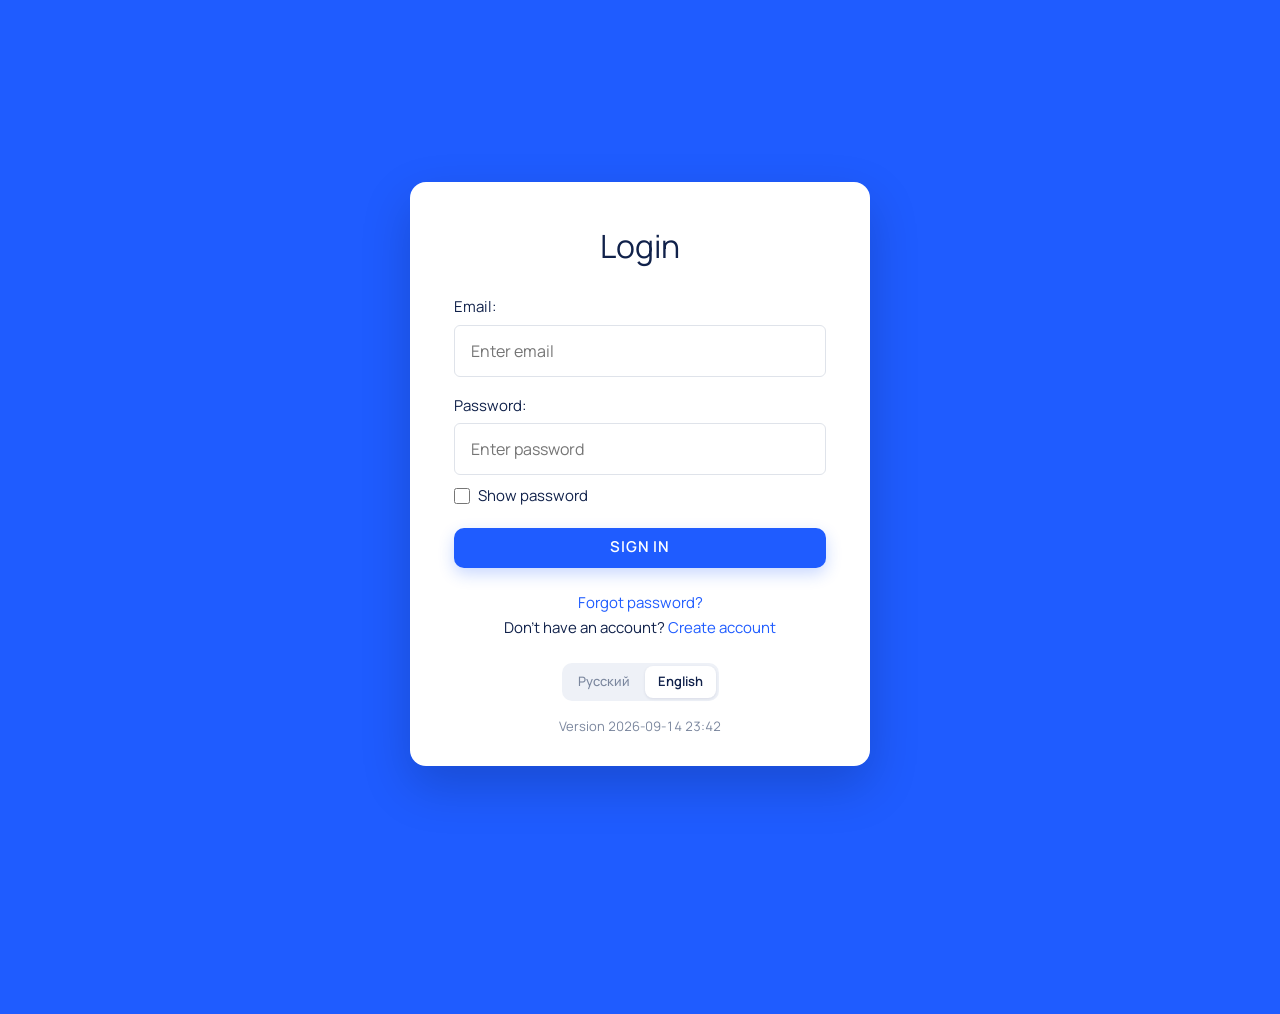
==== commit d8428be9: "Номер версии: дата и время сборки в настройках и на экране входа Co-Authored-By: Claude Fable 5.1 <n" ====
--- a/docs/index.html
+++ b/docs/index.html
@@ -117,6 +117,7 @@
 /* .seg — inline-flex, и его правило ниже по файлу: без двух классов
    оно перебивает display, а строчный блок авто-поля не центрируют. */
 .gatecard .gatelang{display:flex;width:max-content;margin:22px auto 0}
+.gatever{margin:16px 0 0;text-align:center;font-size:12px;color:#8b95ab}
 :root[data-theme="dark"] .gatecard{background:#fff}
 .gear:hover{color:var(--accent)}
 .here{display:flex;align-items:center;gap:8px;font-size:14px;color:var(--dim)}
@@ -1002,6 +1003,8 @@
    приложение не берётся. Примеры и стартовые справочники — исключение:
    они создаются приложением, поэтому создаются сразу на том языке, на
    котором приложение открыли впервые.                               */
+/* Версия — дата и время сборки; build.sh подставляет её вместо заглушки. */
+const VERSION = "2026-09-14 23:42";
 let CURLANG = "ru";
 const setLang = () => { CURLANG = (S && S.cfg && S.cfg.lang === "en") ? "en" : "ru"; };
 /* Второй довод — уточнение: одно и то же русское слово в разных местах
@@ -1343,8 +1346,11 @@
   "Нет аккаунта?": "Don't have an account?",
   "Войдите — и ваши дела будут одинаковыми на всех устройствах. Нет аккаунта — зарегистрируйтесь, это одна кнопка.":
     "Sign in, and your tasks will be the same on every device. No account yet? Create one — it's a single button.",
-  "Выход не трогает дела на этом устройстве: они останутся здесь и дождутся следующего входа.":
-    "Signing out leaves the tasks on this device alone: they stay here and wait for your next sign-in.",
+  "Дела привязаны к аккаунту: войдите на любом устройстве — и они там. Выход убирает их с этого устройства; в облаке они остаются.":
+    "Your tasks belong to your account: sign in on any device and they're there. Signing out removes them from this device; the cloud keeps them.",
+  "Есть неотправленные правки — они уедут, когда появится связь. Выйти можно будет после этого.":
+    "There are unsent changes — they'll go out when the connection is back. You can sign out after that.",
+  "Версия": "Version",
   "Аккаунт": "Account", "Почта": "Email", "Пароль": "Password",
   "Войти": "Sign in", "Зарегистрироваться": "Create account",
   "Забыли пароль?": "Forgot password?", "Выйти": "Sign out",
@@ -1481,9 +1487,24 @@
 const cloudPending = () => !!CF.pending;
 const setSession = s => localStorage.setItem(SESSKEY, JSON.stringify(s));
 const setMark = (uid, rev) => localStorage.setItem(SYNCKEY, JSON.stringify({ uid, rev }));
-function cloudForget() {
-  localStorage.removeItem(SESSKEY); localStorage.removeItem(SYNCKEY);
-  CF.dirty = false; CF.note = ""; CF.extra = ""; CF.at = null; CF.pending = null;
+/* Забыть сессию. keepMark — истечение сессии, а не выход: устройство
+   продолжает помнить, чьи на нём дела и что не отправлено, чтобы тот
+   же человек вошёл снова без вопросов и ничего не потерял.         */
+function cloudForget(keepMark) {
+  localStorage.removeItem(SESSKEY);
+  if (!keepMark) { localStorage.removeItem(SYNCKEY); CF.dirty = false; }
+  CF.note = ""; CF.extra = ""; CF.at = null; CF.pending = null;
+}
+/* Дела привязаны к аккаунту, а не к устройству: при выходе рабочая
+   копия уходит с устройства (она уже в облаке), остаются примеры
+   первого запуска. Прежнее состояние — в копию, на всякий случай.  */
+function cloudReset() {
+  try { localStorage.setItem(BACKUPKEY, JSON.stringify(S)); } catch (e) {}
+  const cfg = S.cfg;
+  S = seed(); S.cfg = cfg;          // язык и тема — настройки устройства
+  repairState(); normalizeItems();
+  CF.quiet = true; save(); CF.quiet = false;
+  localStorage.removeItem(SYNCKEY);
 }
 /* Чистое устройство — нетронутые примеры первого запуска: их не жалко
    заменить облаком, не спрашивая. Тронутый пример — уже своё.       */
@@ -1583,21 +1604,26 @@
     CF.note = "Письмо для смены пароля отправлено — проверьте почту.";
   });
 }
-/* Выход не трогает данные на устройстве: они ваши и остаются здесь. */
+/* Выход. С неотправленным не выпускаем: иначе правка осталась бы на
+   устройстве, а человек ждал бы её в облаке.                       */
 async function cloudSignOut() {
+  if (CF.dirty) {
+    CF.note = "Есть неотправленные правки — они уедут, когда появится связь. Выйти можно будет после этого.";
+    cloudDraw(); return;
+  }
   try { await cloudReq("/auth/v1/logout", { method: "POST" }, true); } catch (e) {}
-  cloudForget(); cloudDraw();
+  cloudReset(); cloudForget(); cloudDraw();
 }
 async function cloudRefresh() {
   const ses = cloudSession();
-  if (!ses || !ses.refresh_token) { cloudForget(); throw { code: "expired" }; }
+  if (!ses || !ses.refresh_token) { cloudForget(true); throw { code: "expired" }; }
   try {
     const b = await cloudReq("/auth/v1/token?grant_type=refresh_token",
                              { method: "POST", body: { refresh_token: ses.refresh_token } });
     setSession(b);
   } catch (e) {
     if (e.code === "offline") throw e;
-    cloudForget(); throw { code: "expired" };
+    cloudForget(true); throw { code: "expired" };
   }
 }
 
@@ -1632,7 +1658,11 @@
 /* Взять облако себе. Прежнее состояние устройства — в копию. */
 function cloudAdopt(row) {
   try { localStorage.setItem(BACKUPKEY, JSON.stringify(S)); } catch (e) {}
+  /* Язык и тема — настройки устройства, а не аккаунта: человек только
+     что выбрал язык на экране входа, и облако не должно его перебить. */
+  const lang = S.cfg && S.cfg.lang, theme = S.cfg && S.cfg.theme;
   S = JSON.parse(JSON.stringify(row.data));
+  S.cfg = Object.assign({}, S.cfg || {}, { lang, theme });
   repairState(); normalizeItems();
   CF.quiet = true; save(); CF.quiet = false;
   setMark(cloudSession().user.id, row.rev);
@@ -1641,7 +1671,11 @@
 }
 /* Сразу после входа: с чем мы пришли и что лежит в облаке. */
 async function cloudLink() {
-  const uid = cloudSession().user.id, mark = cloudMark();
+  const uid = cloudSession().user.id;
+  let mark = cloudMark();
+  /* На устройстве дела другого человека (общий компьютер, сессия
+     первого истекла): они уходят в копию, а вход начинается с чистого. */
+  if (mark && mark.uid !== uid) { cloudReset(); mark = null; }
   const row = await cloudRow();
   if (!row) { await cloudWrite(0, true); return; }             // облако пустое — отдаём своё
   if (mark && mark.uid === uid) { await cloudSyncNow(); return; } // устройство уже связано
@@ -1781,6 +1815,7 @@
          ${tr("Нет аккаунта?")} <a href="#" data-act="gatemode" data-v="up">${tr("Зарегистрироваться")}</a>`}</p>
     <div class="seg gatelang">${[["ru", "Русский"], ["en", "English"]].map(([k, L]) =>
       `<button data-act="lang" data-v="${k}" class="${S.cfg.lang === k ? "on" : ""}">${L}</button>`).join("")}</div>
+    <p class="qs gatever">${tr("Версия")} ${VERSION}</p>
   </div></div>`;
 }
 function wireAccount() {
@@ -1806,7 +1841,7 @@
       <button class="btn ghost outline" data-act="cloudnow">${tr("Обновить сейчас")}</button>
       <button class="btn ghost outline" data-act="cloudout">${tr("Выйти")}</button>
     </div>
-    <p class="qs" style="margin:14px 0 0">${tr("Выход не трогает дела на этом устройстве: они останутся здесь и дождутся следующего входа.")}</p>`,
+    <p class="qs" style="margin:14px 0 0">${tr("Дела привязаны к аккаунту: войдите на любом устройстве — и они там. Выход убирает их с этого устройства; в облаке они остаются.")}</p>`,
     "account", { act: "close", title: tr("Закрыть") });
 }
 /* ══════════════════════════════════════════════════════════════════
@@ -4440,6 +4475,7 @@
     </div>
     <p class="qs" style="margin-top:10px">${tr("Всё хранится в этом браузере. Файл-копия — способ перенести данные или подстраховаться.")}</p>
     <input type="file" id="importFile" accept=".json,application/json" hidden>
+    <p class="qs" style="margin-top:14px">${tr("Версия")} ${VERSION}</p>
 
     <div class="row modalfoot">
       <span class="qs" style="margin:0">${cfgDirty()
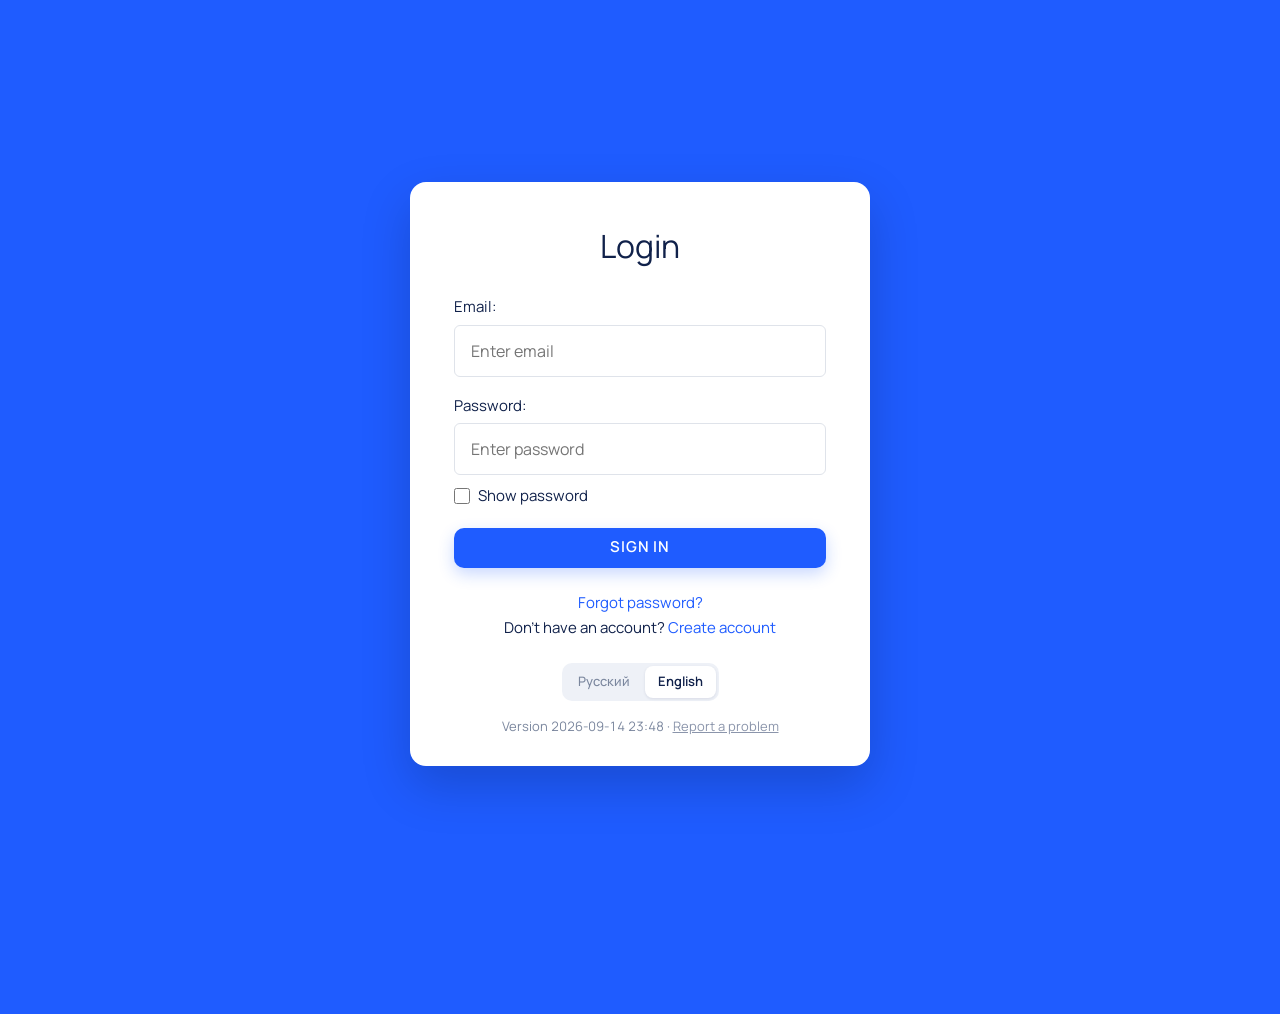
==== commit b3893a50: "Кнопка «Сообщить о проблеме»: готовое письмо с версией и экраном Co-Authored-By: Claude Fable 5.1 <n" ====
--- a/docs/index.html
+++ b/docs/index.html
@@ -118,6 +118,8 @@
    оно перебивает display, а строчный блок авто-поля не центрируют. */
 .gatecard .gatelang{display:flex;width:max-content;margin:22px auto 0}
 .gatever{margin:16px 0 0;text-align:center;font-size:12px;color:#8b95ab}
+.gatever a{color:#8b95ab;text-decoration:underline}
+.modal a.btn{text-decoration:none;display:inline-flex;align-items:center}
 :root[data-theme="dark"] .gatecard{background:#fff}
 .gear:hover{color:var(--accent)}
 .here{display:flex;align-items:center;gap:8px;font-size:14px;color:var(--dim)}
@@ -1004,7 +1006,22 @@
    они создаются приложением, поэтому создаются сразу на том языке, на
    котором приложение открыли впервые.                               */
 /* Версия — дата и время сборки; build.sh подставляет её вместо заглушки. */
-const VERSION = "2026-09-14 23:42";
+const VERSION = "2026-09-14 23:48";
+/* Куда уходят сообщения о проблемах. Письмо собирается готовым: адрес,
+   версия, экран и язык уже на месте, человеку остаётся дописать, что
+   случилось. Адрес — Елены, по её просьбе.                          */
+const FEEDBACK_TO = "elena.svidler@gmail.com";
+function reportLink() {
+  const screen = (typeof TAB !== "undefined" && typeof TABS !== "undefined" && TABS[TAB])
+    ? tr(TABS[TAB]) : tr("Вход");
+  const subject = tr("Организатор") + " · " + tr("проблема") + " · " + VERSION;
+  const body = [tr("Версия") + ": " + VERSION, tr("Экран") + ": " + screen,
+    tr("Язык") + ": " + CURLANG,
+    tr("Устройство") + ": " + ((typeof navigator !== "undefined" && navigator.platform) || "?"),
+    "", tr("Что случилось") + ":", "", tr("Что ожидалось") + ":", ""].join("\n");
+  return "mailto:" + FEEDBACK_TO + "?subject=" + encodeURIComponent(subject)
+    + "&body=" + encodeURIComponent(body);
+}
 let CURLANG = "ru";
 const setLang = () => { CURLANG = (S && S.cfg && S.cfg.lang === "en") ? "en" : "ru"; };
 /* Второй довод — уточнение: одно и то же русское слово в разных местах
@@ -1350,7 +1367,9 @@
     "Your tasks belong to your account: sign in on any device and they're there. Signing out removes them from this device; the cloud keeps them.",
   "Есть неотправленные правки — они уедут, когда появится связь. Выйти можно будет после этого.":
     "There are unsent changes — they'll go out when the connection is back. You can sign out after that.",
-  "Версия": "Version",
+  "Версия": "Version", "проблема": "problem", "Экран": "Screen",
+  "Устройство": "Device", "Что случилось": "What happened",
+  "Что ожидалось": "What I expected", "Сообщить о проблеме": "Report a problem",
   "Аккаунт": "Account", "Почта": "Email", "Пароль": "Password",
   "Войти": "Sign in", "Зарегистрироваться": "Create account",
   "Забыли пароль?": "Forgot password?", "Выйти": "Sign out",
@@ -1815,7 +1834,7 @@
          ${tr("Нет аккаунта?")} <a href="#" data-act="gatemode" data-v="up">${tr("Зарегистрироваться")}</a>`}</p>
     <div class="seg gatelang">${[["ru", "Русский"], ["en", "English"]].map(([k, L]) =>
       `<button data-act="lang" data-v="${k}" class="${S.cfg.lang === k ? "on" : ""}">${L}</button>`).join("")}</div>
-    <p class="qs gatever">${tr("Версия")} ${VERSION}</p>
+    <p class="qs gatever">${tr("Версия")} ${VERSION} · <a href="${reportLink()}">${tr("Сообщить о проблеме")}</a></p>
   </div></div>`;
 }
 function wireAccount() {
@@ -4475,7 +4494,10 @@
     </div>
     <p class="qs" style="margin-top:10px">${tr("Всё хранится в этом браузере. Файл-копия — способ перенести данные или подстраховаться.")}</p>
     <input type="file" id="importFile" accept=".json,application/json" hidden>
-    <p class="qs" style="margin-top:14px">${tr("Версия")} ${VERSION}</p>
+    <div class="row" style="margin:14px 0 0;gap:12px;align-items:center;flex-wrap:wrap">
+      <a class="btn ghost outline" href="${reportLink()}">${tr("Сообщить о проблеме")}</a>
+      <span class="qs" style="margin:0">${tr("Версия")} ${VERSION}</span>
+    </div>
 
     <div class="row modalfoot">
       <span class="qs" style="margin:0">${cfgDirty()
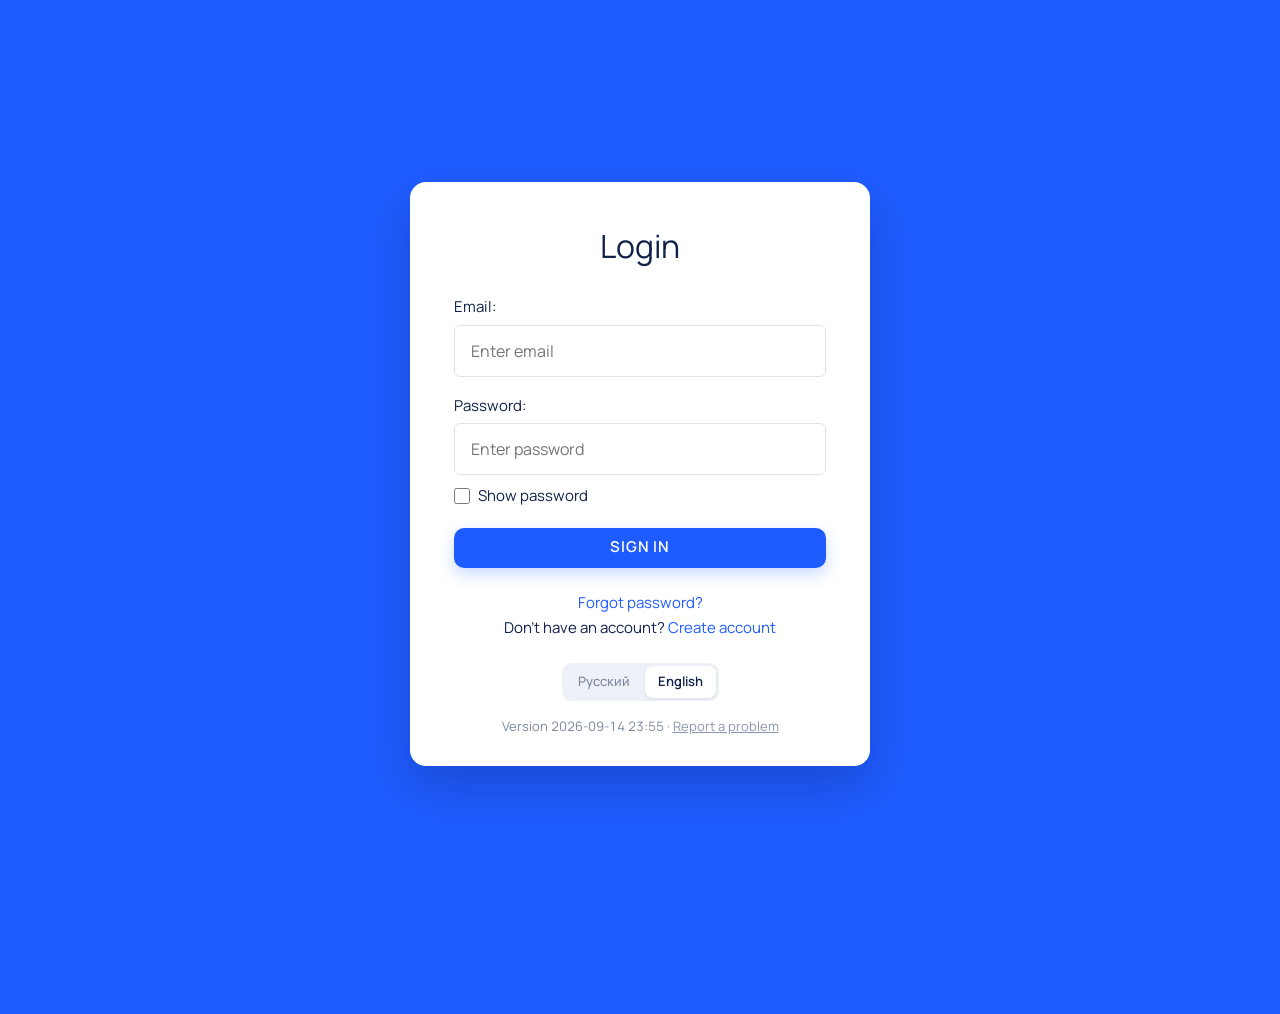
==== commit b8587fd9: "Кнопка «Сообщить о проблеме» и версия — по левому краю, одна под другой Co-Authored-By: Claude Fable" ====
--- a/docs/index.html
+++ b/docs/index.html
@@ -1006,7 +1006,7 @@
    они создаются приложением, поэтому создаются сразу на том языке, на
    котором приложение открыли впервые.                               */
 /* Версия — дата и время сборки; build.sh подставляет её вместо заглушки. */
-const VERSION = "2026-09-14 23:48";
+const VERSION = "2026-09-14 23:55";
 /* Куда уходят сообщения о проблемах. Письмо собирается готовым: адрес,
    версия, экран и язык уже на месте, человеку остаётся дописать, что
    случилось. Адрес — Елены, по её просьбе.                          */
@@ -4494,10 +4494,10 @@
     </div>
     <p class="qs" style="margin-top:10px">${tr("Всё хранится в этом браузере. Файл-копия — способ перенести данные или подстраховаться.")}</p>
     <input type="file" id="importFile" accept=".json,application/json" hidden>
-    <div class="row" style="margin:14px 0 0;gap:12px;align-items:center;flex-wrap:wrap">
+    <div style="margin:14px 0 0;text-align:left">
       <a class="btn ghost outline" href="${reportLink()}">${tr("Сообщить о проблеме")}</a>
-      <span class="qs" style="margin:0">${tr("Версия")} ${VERSION}</span>
     </div>
+    <p class="qs" style="margin:8px 0 0;text-align:left">${tr("Версия")} ${VERSION}</p>
 
     <div class="row modalfoot">
       <span class="qs" style="margin:0">${cfgDirty()
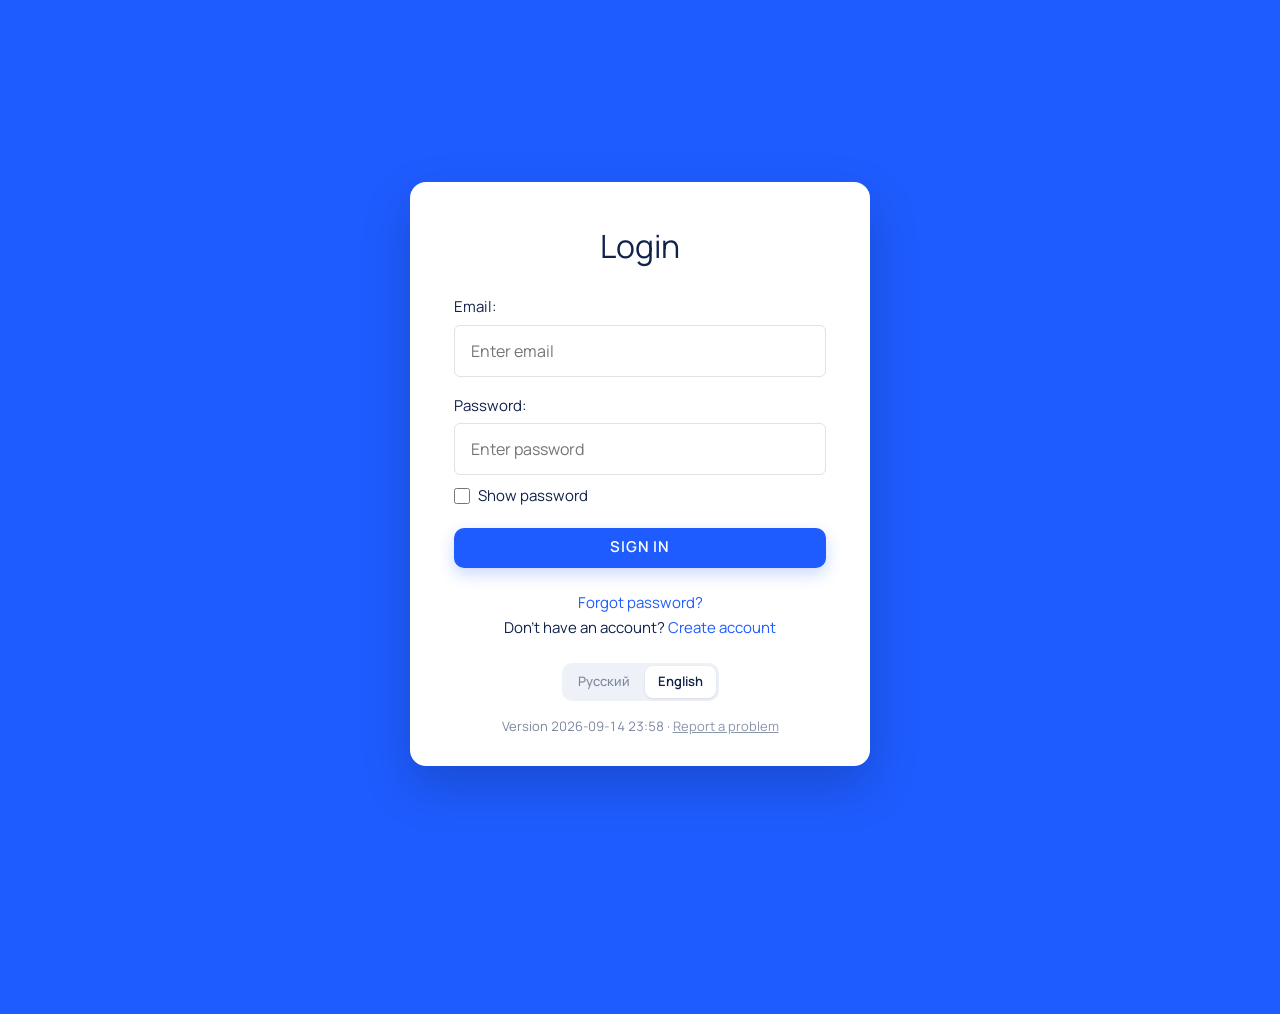
==== commit 3d482b73: "Кнопки в окне аккаунта — по левому краю Co-Authored-By: Claude Fable 5.1 <noreply@anthropic.com> Cla" ====
--- a/docs/index.html
+++ b/docs/index.html
@@ -1006,7 +1006,7 @@
    они создаются приложением, поэтому создаются сразу на том языке, на
    котором приложение открыли впервые.                               */
 /* Версия — дата и время сборки; build.sh подставляет её вместо заглушки. */
-const VERSION = "2026-09-14 23:55";
+const VERSION = "2026-09-14 23:58";
 /* Куда уходят сообщения о проблемах. Письмо собирается готовым: адрес,
    версия, экран и язык уже на месте, человеку остаётся дописать, что
    случилось. Адрес — Елены, по её просьбе.                          */
@@ -1855,12 +1855,12 @@
     <p class="qs" style="margin:-10px 0 14px">${tr("Вы вошли как")} <b>${esc(ses.user && ses.user.email || "")}</b>. ${
       tr("Дела одинаковые на всех устройствах, где вы вошли.")}</p>
     ${status ? `<p class="qs accstat" style="margin:0 0 14px">${esc(status)}</p>` : ""}
-    <div class="row" style="margin:0;gap:10px;flex-wrap:wrap">
+    <div class="row" style="margin:0;gap:10px;flex-wrap:wrap;justify-content:flex-start">
       ${CF.pending ? `<button class="btn primary" data-act="cloudask">${tr("Решить, что оставить")}</button>` : ""}
       <button class="btn ghost outline" data-act="cloudnow">${tr("Обновить сейчас")}</button>
       <button class="btn ghost outline" data-act="cloudout">${tr("Выйти")}</button>
     </div>
-    <p class="qs" style="margin:14px 0 0">${tr("Дела привязаны к аккаунту: войдите на любом устройстве — и они там. Выход убирает их с этого устройства; в облаке они остаются.")}</p>`,
+    <p class="qs" style="margin:14px 0 0;text-align:left">${tr("Дела привязаны к аккаунту: войдите на любом устройстве — и они там. Выход убирает их с этого устройства; в облаке они остаются.")}</p>`,
     "account", { act: "close", title: tr("Закрыть") });
 }
 /* ══════════════════════════════════════════════════════════════════
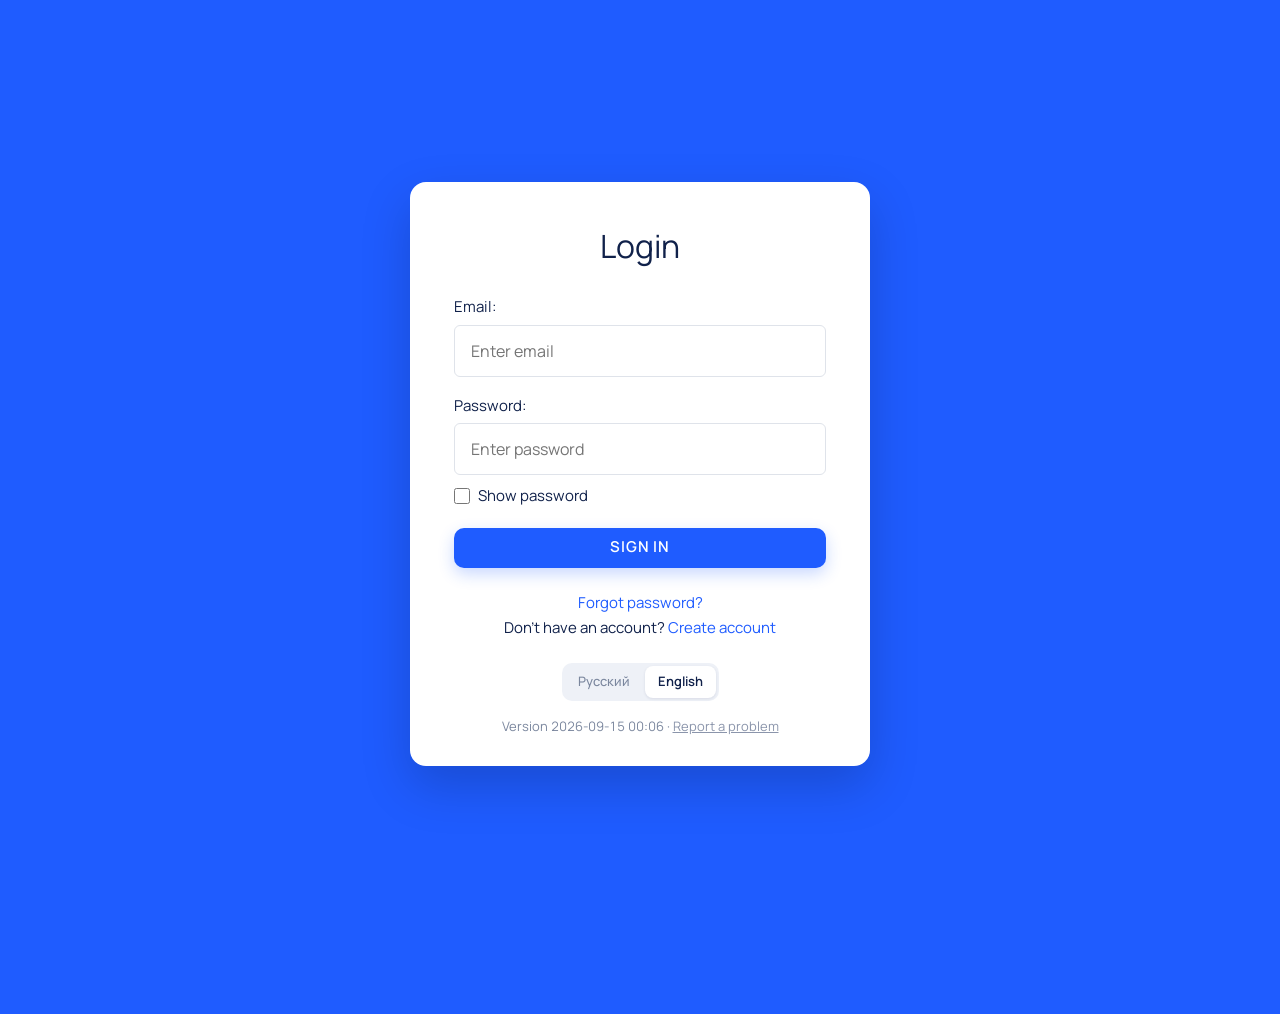
==== commit 82b36c01: "Гайд для нового пользователя: семь шагов, страница /start Co-Authored-By: Claude Fable 5.1 <noreply@" ====
--- a/docs/index.html
+++ b/docs/index.html
@@ -1006,7 +1006,7 @@
    они создаются приложением, поэтому создаются сразу на том языке, на
    котором приложение открыли впервые.                               */
 /* Версия — дата и время сборки; build.sh подставляет её вместо заглушки. */
-const VERSION = "2026-09-14 23:58";
+const VERSION = "2026-09-15 00:06";
 /* Куда уходят сообщения о проблемах. Письмо собирается готовым: адрес,
    версия, экран и язык уже на месте, человеку остаётся дописать, что
    случилось. Адрес — Елены, по её просьбе.                          */
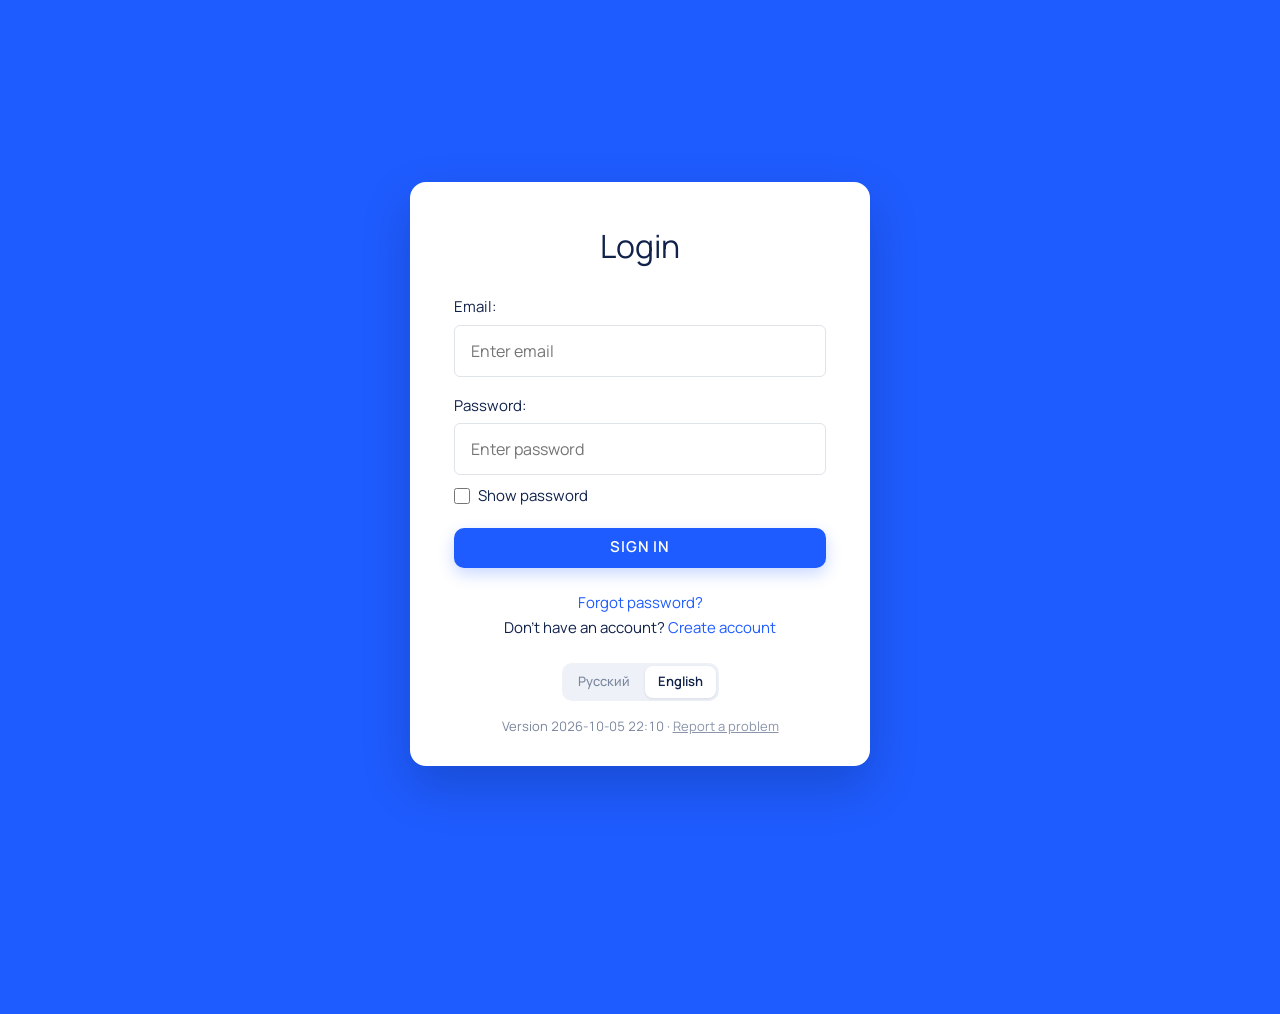
==== commit c3a73064: "Выкладка: телефонная версия, кнопки отличимы от меток, шаги закрывают дело, карта по людям" ====
--- a/docs/index.html
+++ b/docs/index.html
@@ -2,7 +2,13 @@
 <html lang="ru">
 <head>
 <meta charset="utf-8">
-<meta name="viewport" content="width=device-width,initial-scale=1">
+<meta name="viewport" content="width=device-width,initial-scale=1,viewport-fit=cover">
+<meta name="apple-mobile-web-app-capable" content="yes">
+<meta name="apple-mobile-web-app-status-bar-style" content="default">
+<meta name="apple-mobile-web-app-title" content="Организатор">
+<meta name="theme-color" content="#1f5cff">
+<link rel="apple-touch-icon" href="icon-180.png">
+<link rel="manifest" href="manifest.webmanifest">
 <title>Организатор</title>
 <link rel="preconnect" href="https://fonts.googleapis.com">
 <link rel="preconnect" href="https://fonts.gstatic.com" crossorigin>
@@ -97,7 +103,7 @@
 body.gated header{display:none}
 /* Экран входа: карточка на цветном фоне, как у классических форм входа. */
 body.gated{background:var(--accent)}
-.gate{min-height:100vh;display:flex;align-items:center;justify-content:center;padding:32px 16px;background:var(--accent)}
+.gate{min-height:100vh;min-height:100dvh;display:flex;align-items:center;justify-content:center;padding:32px 16px;background:var(--accent)}
 .gatecard{width:100%;max-width:460px;background:#fff;color:#10214a;border-radius:16px;
   padding:40px 44px 30px;box-shadow:0 20px 50px rgba(0,0,0,.18)}
 .gatecard h1{margin:0 0 26px;text-align:center;font-size:32px;font-weight:400;letter-spacing:0}
@@ -720,9 +726,12 @@
 .suggrow .pickmark{width:14px;color:var(--good)}
 .suggname{flex:1;min-width:0;text-align:left;font-size:15px;font-weight:500;padding:2px 0}
 .suggname:hover{color:var(--accent)}
-.btn.take{padding:0 15px;height:32px;font-size:12.5px;border:0;background:var(--accent-soft);
-  color:var(--accent);border-radius:10px;flex:0 0 auto;font-weight:700}
-.btn.take:hover{background:var(--accent);color:#fff}
+/* Кнопки и метки не должны выглядеть одинаково: метка — мягкая
+   «таблетка» без рамки, кнопка — прямоугольник со скруглением, залитый
+   (главное действие) или с чёткой рамкой (второстепенное).          */
+.btn.take{padding:0 16px;height:34px;font-size:13px;border:0;background:var(--accent);
+  color:#fff;border-radius:9px;flex:0 0 auto;font-weight:700;box-shadow:0 1px 2px rgba(31,92,255,.25)}
+.btn.take:hover{filter:brightness(1.08)}
 .suggwhy{font-size:12.5px;color:var(--good);font-weight:600;white-space:nowrap;
   margin-left:auto;padding-left:10px;flex:0 0 auto}
 .suggdate{font-size:12.5px;color:var(--dim);white-space:nowrap;padding-left:10px;
@@ -846,10 +855,11 @@
 /* Правило голоса: всё нажимаемое имеет форму (пилюля, фон), а голый
    текст — всегда только информация. Тихая кнопка «не сегодня» и дата
    рядом больше не близнецы.                                         */
-.linkbtn{font-size:12.5px;color:var(--chip-ink);font-weight:600;padding:6px 11px;
-  border-radius:999px;background:var(--soft);white-space:nowrap;transition:.15s}
-.linkbtn:hover{background:var(--accent-soft);color:var(--accent)}
-.linkbtn.danger:hover{background:var(--warm-soft);color:var(--warm)}
+.linkbtn{font-size:13px;color:var(--ink);font-weight:600;padding:0 12px;height:34px;
+  display:inline-flex;align-items:center;border-radius:9px;background:var(--panel);
+  border:1.5px solid var(--check);white-space:nowrap;transition:.15s}
+.linkbtn:hover{border-color:var(--accent);color:var(--accent);background:var(--accent-soft)}
+.linkbtn.danger:hover{border-color:var(--warm);background:var(--warm-soft);color:var(--warm)}
 .linkbtn.soft{color:var(--chip-ink)}
 .linkbtn.soft:hover{background:var(--accent-soft);color:var(--accent)}
 /* Подложка обнимает только кнопки, а не тянется на всю ширину окна. */
@@ -969,6 +979,80 @@
 .suggmeta .suggwhy,.suggmeta .suggdate{margin-left:0;padding-left:2px}
 .apptempty{text-align:center;color:var(--dim);font-size:13px;padding:16px 8px;line-height:1.6}
 .apptempty b{display:block;font-size:14px;font-weight:600;color:var(--ink)}
+
+/* Телефонный блок стоит последним нарочно: он спорит с основными
+   правилами (ширина окна, шторка, галочки), и побеждать должен он. */
+/* ── Телефон ─────────────────────────────────────────────────────
+   Не «ужатый ноутбук», а своя раскладка: вкладки в нижней панели,
+   как у телефонных приложений; шапка в одну строку; «Добавить» —
+   круглая кнопка над панелью; окна — во весь экран; поля не меньше
+   16px, иначе Safari сам приближает страницу при вводе.            */
+.tabbar{display:none}
+@media (max-width:640px){
+  header{padding:8px 12px calc(8px);gap:8px;flex-wrap:nowrap}
+  header .tabs,header .headdate,header .spacer{display:none}
+  header .here{flex:1;min-width:0;font-size:13px}
+  header .here .hereBtn{max-width:100%}
+  header .inbox-pill{height:38px;padding:0 12px;font-size:13px}
+  header .gear{width:40px;height:40px;border-radius:11px}
+  .capture-btn{position:fixed;right:16px;bottom:calc(66px + env(safe-area-inset-bottom));
+    z-index:40;width:56px;height:56px;padding:0;border-radius:50%;font-size:28px;
+    font-weight:500;line-height:1;box-shadow:0 8px 24px rgba(31,92,255,.35);
+    overflow:hidden;text-indent:-9999px}
+  .capture-btn::after{content:"＋";text-indent:0;position:absolute;inset:0;
+    display:flex;align-items:center;justify-content:center}
+  .tabbar{display:flex;position:fixed;left:0;right:0;bottom:0;z-index:40;
+    background:var(--bg);border-top:1px solid var(--line);
+    padding:6px 6px calc(6px + env(safe-area-inset-bottom))}
+  .tabbar button{flex:1;height:44px;border-radius:10px;font-size:12px;font-weight:600;
+    color:var(--chip-ink);padding:0 2px;white-space:nowrap;overflow:hidden;text-overflow:ellipsis}
+  .tabbar button.on{background:var(--accent-soft);color:var(--accent)}
+  body.gated .tabbar{display:none}
+  main{padding:14px 12px calc(96px + env(safe-area-inset-bottom))}
+  .tcol > .todayhead{padding:14px 16px 8px}
+  .tscroll{padding:10px 16px 16px}
+  .card{padding:12px 14px}
+  .tick{width:26px;height:26px}
+  .linkbtn{min-height:36px;padding:6px 8px}
+  .draghint{display:none}
+  /* Строка предложения: на узком экране кнопки не сжимают название,
+     а встают под ним.                                                */
+  .suggrow{flex-wrap:wrap;gap:8px}
+  .suggrow .suggmain{flex:1 1 100%}
+  .suggrow .btn.take{margin-left:0}
+  /* В форме три списка выбора в ряд: без минимальных ширин они
+     помещаются, с ними — вылезали за окно и обрезали сферы ниже.   */
+  .modal .ddbtn,.modal .ddbtn.wide,.cfgitem .ddbtn{min-width:0}
+  .dd{min-width:0;max-width:calc(100vw - 16px)}
+  /* Окна — «шторкой» снизу, как в телефонных приложениях: высота по
+     содержимому, длинная форма листается внутри, кнопки внизу видны. */
+  /* 100vh в Safari на iPhone — высота вместе с адресной строкой, и
+     шторка, прижатая к низу, уезжала верхом под неё. 100dvh — высота
+     того, что видно на самом деле; строка с vh остаётся запасной.    */
+  .veil{padding:0;align-items:flex-end;height:100vh;height:100dvh}
+  .modal{width:100%;max-width:none;height:auto;max-height:calc(100vh - 28px);max-height:calc(100dvh - 28px);
+    border-radius:18px 18px 0 0;padding:18px 16px calc(16px + env(safe-area-inset-bottom))}
+  .modalfoot{flex-wrap:wrap;gap:8px}
+  .modalfoot .spacer{display:none}
+  .modalfoot .btn{flex:1 1 auto;min-height:44px}
+  .modalfoot .btn.link{flex:0 0 100%;text-align:left;padding-left:0}
+  /* Ряд «дата · час : мин» — дата во всю ширину, время под ней. */
+  .whenrow{flex-wrap:wrap}
+  .whenrow > div:first-child{flex:1 1 100%}
+  /* Строки списков: название во всю ширину, метки и срок — под ним. */
+  .dayrow,.allrow{flex-wrap:wrap;row-gap:6px}
+  .dayrow .suggname,.allrow .suggname{flex:1 1 calc(100% - 70px)}
+  .dayrow .tag,.allrow .tag,.allrow .suggdate{margin-left:0}
+  .allrow .suggdate{min-width:0;text-align:left;flex:0 0 100%;padding-left:60px}
+  .quad li{flex-wrap:wrap}
+  .quad li .qname{flex:1 1 calc(100% - 40px)}
+  .quad li .qdue{flex:0 0 100%;padding-left:25px;white-space:normal}
+  .modal input[type=text],.modal input[type=email],.modal input[type=password],
+  .modal textarea,.modal select,.allsearch,.gatecard input{font-size:16px}
+  .cfggrid{grid-template-columns:1fr}
+  .gatecard{padding:32px 22px 24px;border-radius:14px}
+  .mapstage{height:60vh}
+}
 </style>
 </head>
 <body>
@@ -985,6 +1069,7 @@
   <button class="gear" id="gearBtn" title="Настройки"><svg viewBox="0 0 16 16" fill="none" stroke="currentColor" stroke-width="1.5" stroke-linecap="round"><circle cx="8" cy="8" r="4.6"></circle><circle cx="8" cy="8" r="1.6"></circle><path d="M8 3.4V1.6M8 12.6v1.8M3.4 8H1.6M12.6 8h1.8M4.75 4.75 3.47 3.47M11.25 11.25l1.28 1.28M11.25 4.75l1.28-1.28M4.75 11.25l-1.28 1.28"></path></svg></button>
   <button class="capture-btn" id="capBtn">＋ Добавить</button>
 </header>
+<nav class="tabbar" id="tabbar"></nav>
 <main id="view"></main>
 <div id="modalHost"></div>
 <div id="cheerHost"></div>
@@ -1006,7 +1091,7 @@
    они создаются приложением, поэтому создаются сразу на том языке, на
    котором приложение открыли впервые.                               */
 /* Версия — дата и время сборки; build.sh подставляет её вместо заглушки. */
-const VERSION = "2026-09-15 00:06";
+const VERSION = "2026-10-05 22:10";
 /* Куда уходят сообщения о проблемах. Письмо собирается готовым: адрес,
    версия, экран и язык уже на месте, человеку остаётся дописать, что
    случилось. Адрес — Елены, по её просьбе.                          */
@@ -1217,7 +1302,7 @@
 
   /* ── карта ─────────────────────────────────────────────────── */
   "Карта": "Map", "по сферам": "by area", "по местам": "by place",
-  "по людям": "by person", "по «что это»": "by kind", "без места": "no place",
+  "по людям": "by person", "по «что это»": "by kind", "без места": "no place", "без человека": "nobody",
   "Здесь ничего не теряется. Раскрытые ветки такими и остаются — можно раскрыть все сразу и увидеть картину целиком.":
     "Nothing gets lost here. Branches you open stay open — you can open them all and see the whole picture.",
   "раскрыть все": "open all", "свернуть все": "close all",
@@ -2372,6 +2457,14 @@
     /* Встречу нельзя «сделать» — она либо состоялась, либо нет.
        Наутро после даты она сама уходит в архив своим днём. Если не
        состоялась — «вернуть» и поменять дату.                       */
+    /* Дело со всеми закрытыми шагами — сделанное: раньше шаг, закрытый
+       в окне правки, не закрывал дело, и оно жило «живым», всплывая
+       в подсказке о повторе. Дата — день последнего шага.          */
+    if (!i.done && i.multi && Array.isArray(i.steps) && i.steps.length && i.steps.every(s => s.done)) {
+      i.done = true;
+      i.doneAt = i.steps.map(s => s.doneAt).filter(Boolean).sort().pop() || today();
+      touched = true;
+    }
     if (!i.done && isAppt(i) && i.due && i.due < today() && i.autoDone !== i.due) {
       i.done = true; i.doneAt = i.due; i.autoDone = i.due; touched = true;
     }
@@ -3577,15 +3670,20 @@
                type: "по «что это»" };
 const NOPLACE = "без места";
 
+/* Дело без человека — моё: ветка «Я» (или «Me»). Если себя в
+   справочнике нет, такие дела собирает отдельная ветка «без человека»,
+   а не первый попавшийся человек из списка.                        */
+const NOPERSON = "без человека";
+const selfPerson = () => S.people.find(isSelf) || null;
 const axisValues = a => a === "place" ? S.places.concat([NOPLACE])
-  : a === "person" ? S.people
+  : a === "person" ? (selfPerson() ? S.people : S.people.concat([NOPERSON]))
   : a === "type" ? S.types.map(t => t.key) : S.spheres;
 /* Ветка вида хранится ключом, а показывается именем — имена в «Что это»
    переименовываются, и подписи на карте следуют за ними сами.        */
 const axisLabel = v => AXIS === "type"
   ? typeLabel(S.types.find(t => t.key === v) || { name: v, key: v }) : tr(v);
 const inAxis = (it, v) => AXIS === "place" ? (it.place || NOPLACE) === v
-  : AXIS === "person" ? (it.person || S.people[0]) === v   // без пометки — значит моё
+  : AXIS === "person" ? (it.person || selfPerson() || NOPERSON) === v   // без пометки — значит моё
   : AXIS === "type" ? typeDef(it.type).key === v   // с запасом: битый вид падает на первый
   : (it.spheres || []).indexOf(v) >= 0;      // на оси сфер дело бывает в нескольких
 /* Дело без сферы на осях мест и людей видно как любое другое: место и
@@ -3629,7 +3727,7 @@
 function renderMap() {
   /* Пустые ветки тоже видны — чтобы было куда положить первое дело.
      Прячется только пустое «без места»: это не ветка, а остаток.    */
-  const vals = axisValues(AXIS).filter(v => v !== NOPLACE || itemsIn(v).length);
+  const vals = axisValues(AXIS).filter(v => (v !== NOPLACE && v !== NOPERSON) || itemsIn(v).length);
 
   /* Дерево влево-вправо, а не круг. Круг упирался в себя: десять дел в
      ветке раздвигали соседей по окружности, и карта расползалась вширь.
@@ -4310,6 +4408,7 @@
   const now = host.querySelector ? host.querySelector(".modal") : null;
   if (now) now.scrollTop = keep;
   lastModalKey = key || null;
+  clampDropdowns();
 }
 
 /* ── Просмотр сделанного ─────────────────────────────────────────────
@@ -4791,7 +4890,7 @@
   if (isRemind(it)) return `<p class="lbl">${tr("Когда")}</p>${ddDueHTML(it)}
     <p class="qs" style="margin:8px 0 0">${tr("Напоминание ничего не требует: придёт в свой день и просто скажет.")}</p>`;
   if (isAppt(it)) return `<p class="lbl">${tr("Дата и время")}</p>
-    <div style="display:flex;gap:8px;align-items:center">
+    <div class="whenrow" style="display:flex;gap:8px;align-items:center">
       <div style="flex:1;min-width:0">${ddDueHTML(it)}</div>
       ${ddTimeHTML(it)}
     </div>
@@ -5253,6 +5352,12 @@
     case "eplace":  if (it) { it.place = (v === "—" ? null : v); save(); refreshEdit(id); } break;
     case "eperson": if (it) { it.person = (v === "—" ? null : v); save(); refreshEdit(id); } break;
     case "step":    if (it) { const s = it.steps[+el.dataset.i]; s.done = !s.done;
+                      s.doneAt = s.done ? today() : null;
+                      /* Все шаги закрыты — дело сделано, как и галочкой на
+                         «Сегодня». Открыли шаг обратно — дело снова живое. */
+                      const left = it.steps.some(x => !x.done);
+                      if (!left && it.steps.length) { it.done = true; it.doneAt = today(); }
+                      else if (left && it.done && it.multi) { it.done = false; it.doneAt = null; }
                       save(); refreshEdit(id); } break;
     case "equad":   if (it) { it.forceImp = el.dataset.q === "imp";
                       save(); refreshEdit(id); } break;
@@ -5523,9 +5628,12 @@
   ["tabs", "hereBox", "headDate", "capBtn", "gearBtn", "inboxBtn", "hereLabel"].forEach(id => {
     const el = document.getElementById(id); if (el) el.hidden = gated; });
   if (document.body && document.body.classList) document.body.classList[gated ? "add" : "remove"]("gated");
-  if (gated) { document.getElementById("tabs").innerHTML = ""; return; }
-  document.getElementById("tabs").innerHTML = Object.keys(TABS).map(k =>
+  const tabbar = document.getElementById("tabbar");
+  if (gated) { document.getElementById("tabs").innerHTML = ""; if (tabbar) tabbar.innerHTML = ""; return; }
+  const tabsHTML = Object.keys(TABS).map(k =>
     `<button data-act="tab" data-t="${k}" class="${TAB === k ? "on" : ""}">${tr(TABS[k])}</button>`).join("");
+  document.getElementById("tabs").innerHTML = tabsHTML;
+  if (tabbar) tabbar.innerHTML = tabsHTML;   // нижняя панель на телефоне
   const hb = document.getElementById("hereBox");
   const cnt = p => live().filter(i => i.place === p).length;
   hb.innerHTML = `<span class="ddwrap" data-ddwrap>
@@ -5567,6 +5675,22 @@
   } catch (e) {}
 }
 
+/* Выпадающий список, открывшийся у края экрана, сдвигается внутрь:
+   на телефоне «Я сейчас» уезжал за левый край, минуты — за правый. */
+function clampDropdowns() {
+  if (typeof document === "undefined" || !document.querySelectorAll || typeof window === "undefined"
+      || !window.innerWidth) return;
+  document.querySelectorAll(".dd").forEach(dd => {
+    dd.style.transform = "";
+    const r = dd.getBoundingClientRect && dd.getBoundingClientRect();
+    if (!r || !r.width) return;
+    const pad = 8, vw = window.innerWidth;
+    let dx = 0;
+    if (r.right > vw - pad) dx = vw - pad - r.right;
+    if (r.left + dx < pad) dx = pad - r.left;
+    if (dx) dd.style.transform = "translateX(" + Math.round(dx) + "px)";
+  });
+}
 function render() {
   normalizeItems();
   /* Разворот карты живёт только пока карта на экране. Снимаем его здесь,
@@ -5594,6 +5718,7 @@
   if (!wantFocus && y && typeof window !== "undefined" && window.scrollTo) window.scrollTo(0, y);
   if (!wantFocus && colY.length && view.querySelectorAll)
     Array.from(view.querySelectorAll(".tcol")).forEach((c, k) => { if (colY[k]) c.scrollTop = colY[k]; });
+  clampDropdowns();
 }
 
 document.getElementById("capBtn").dataset.act = "cap";
